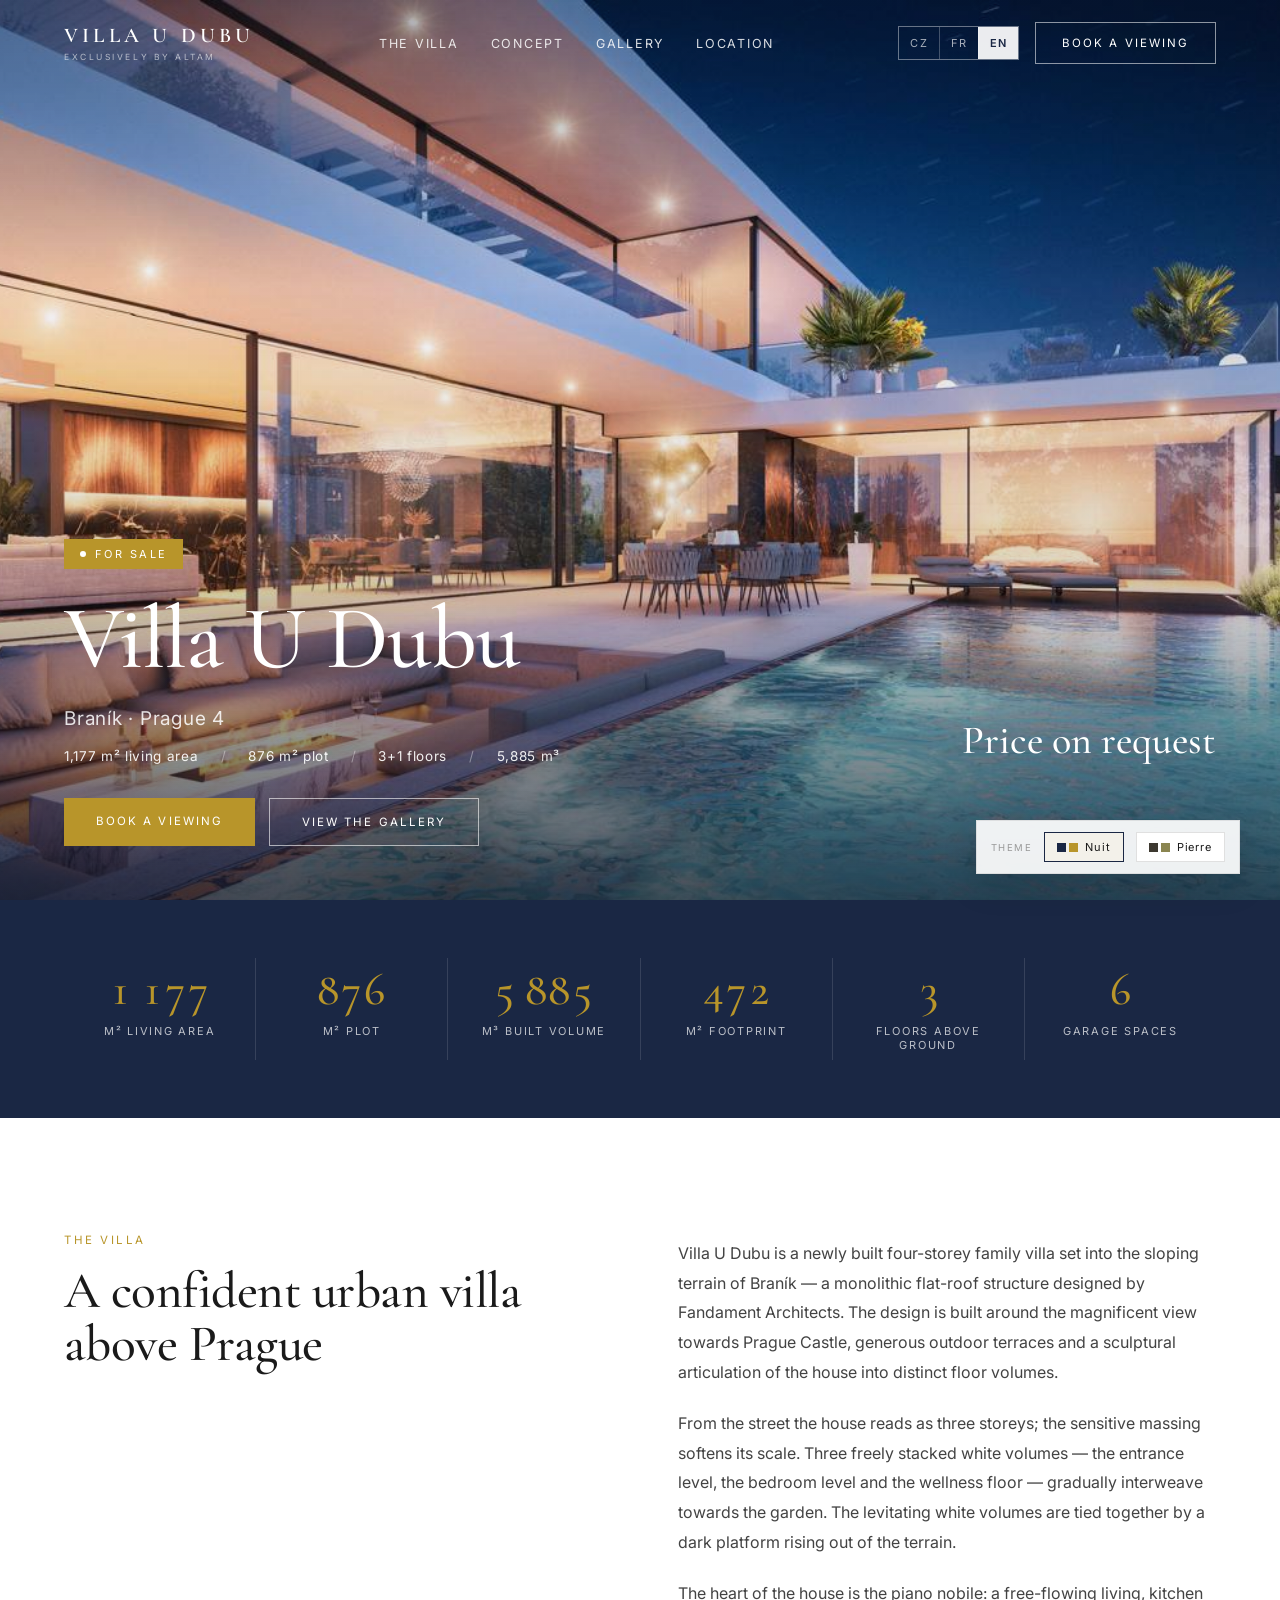
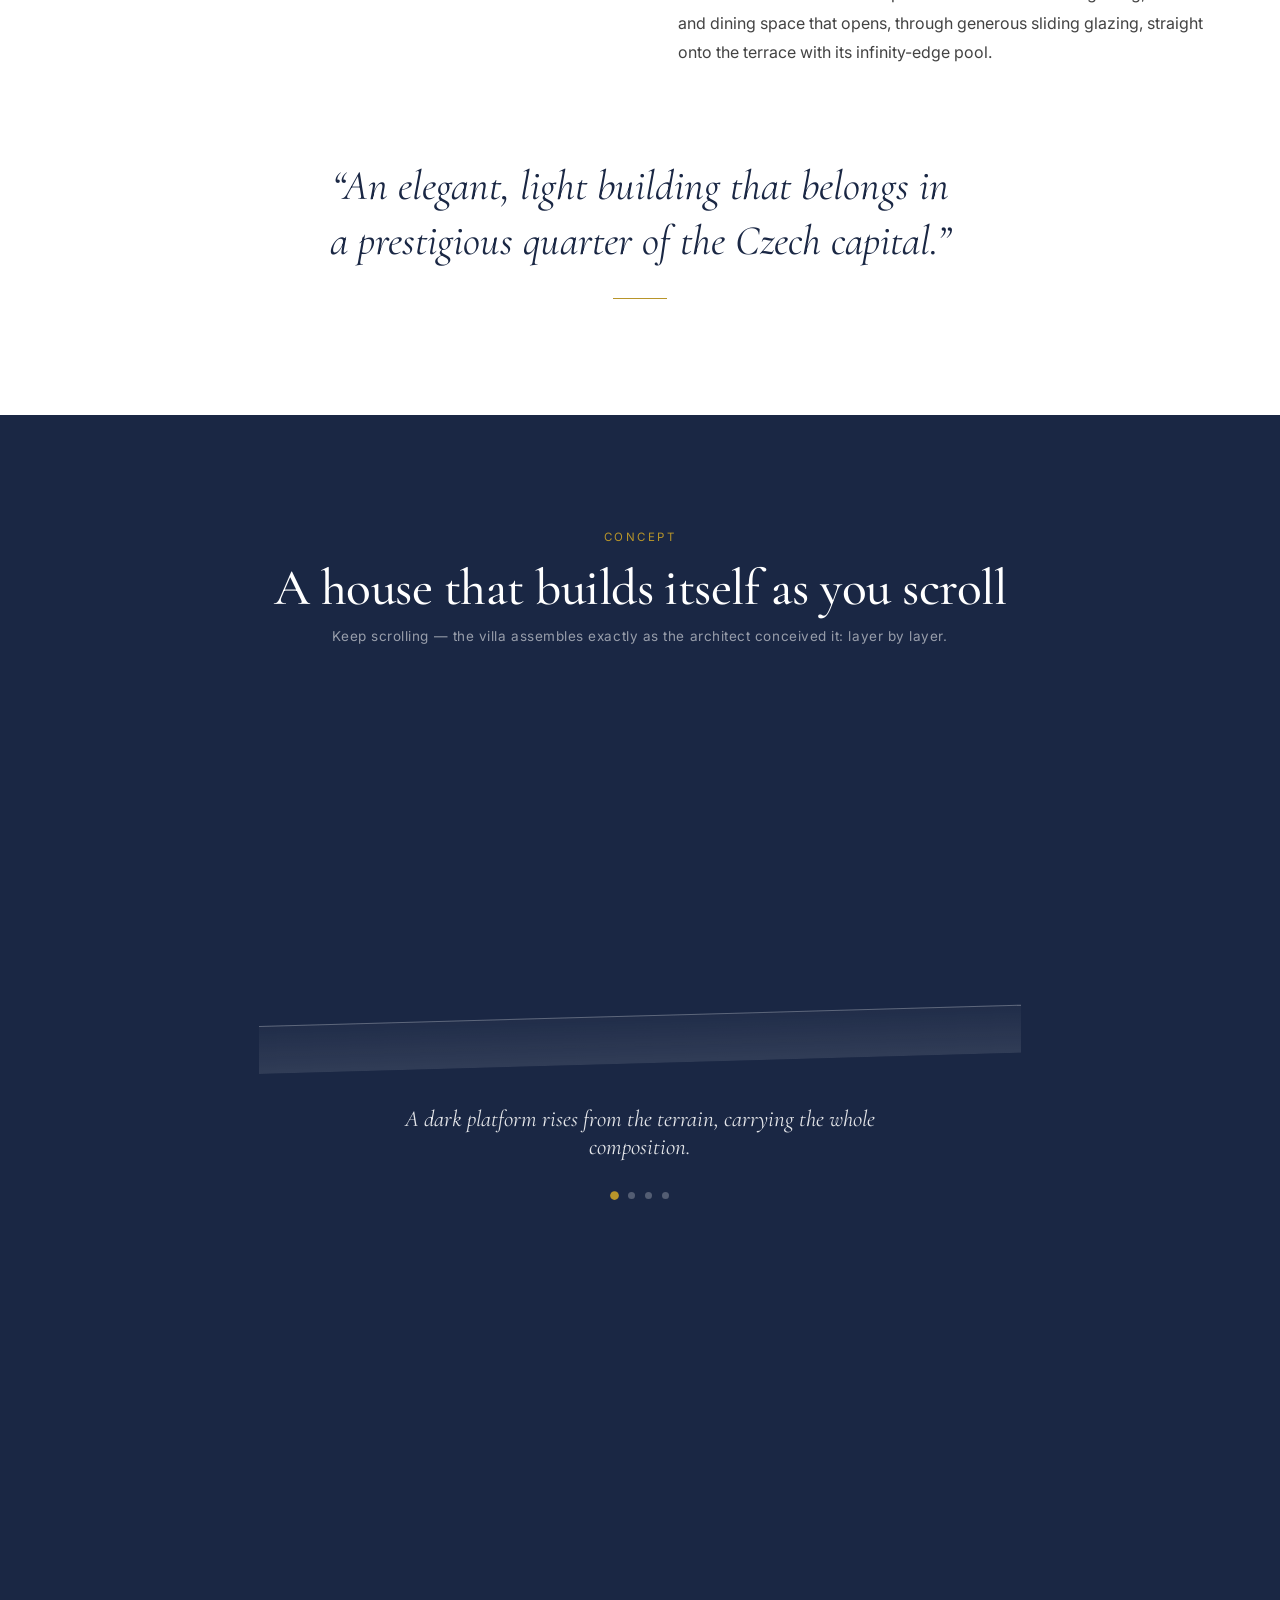
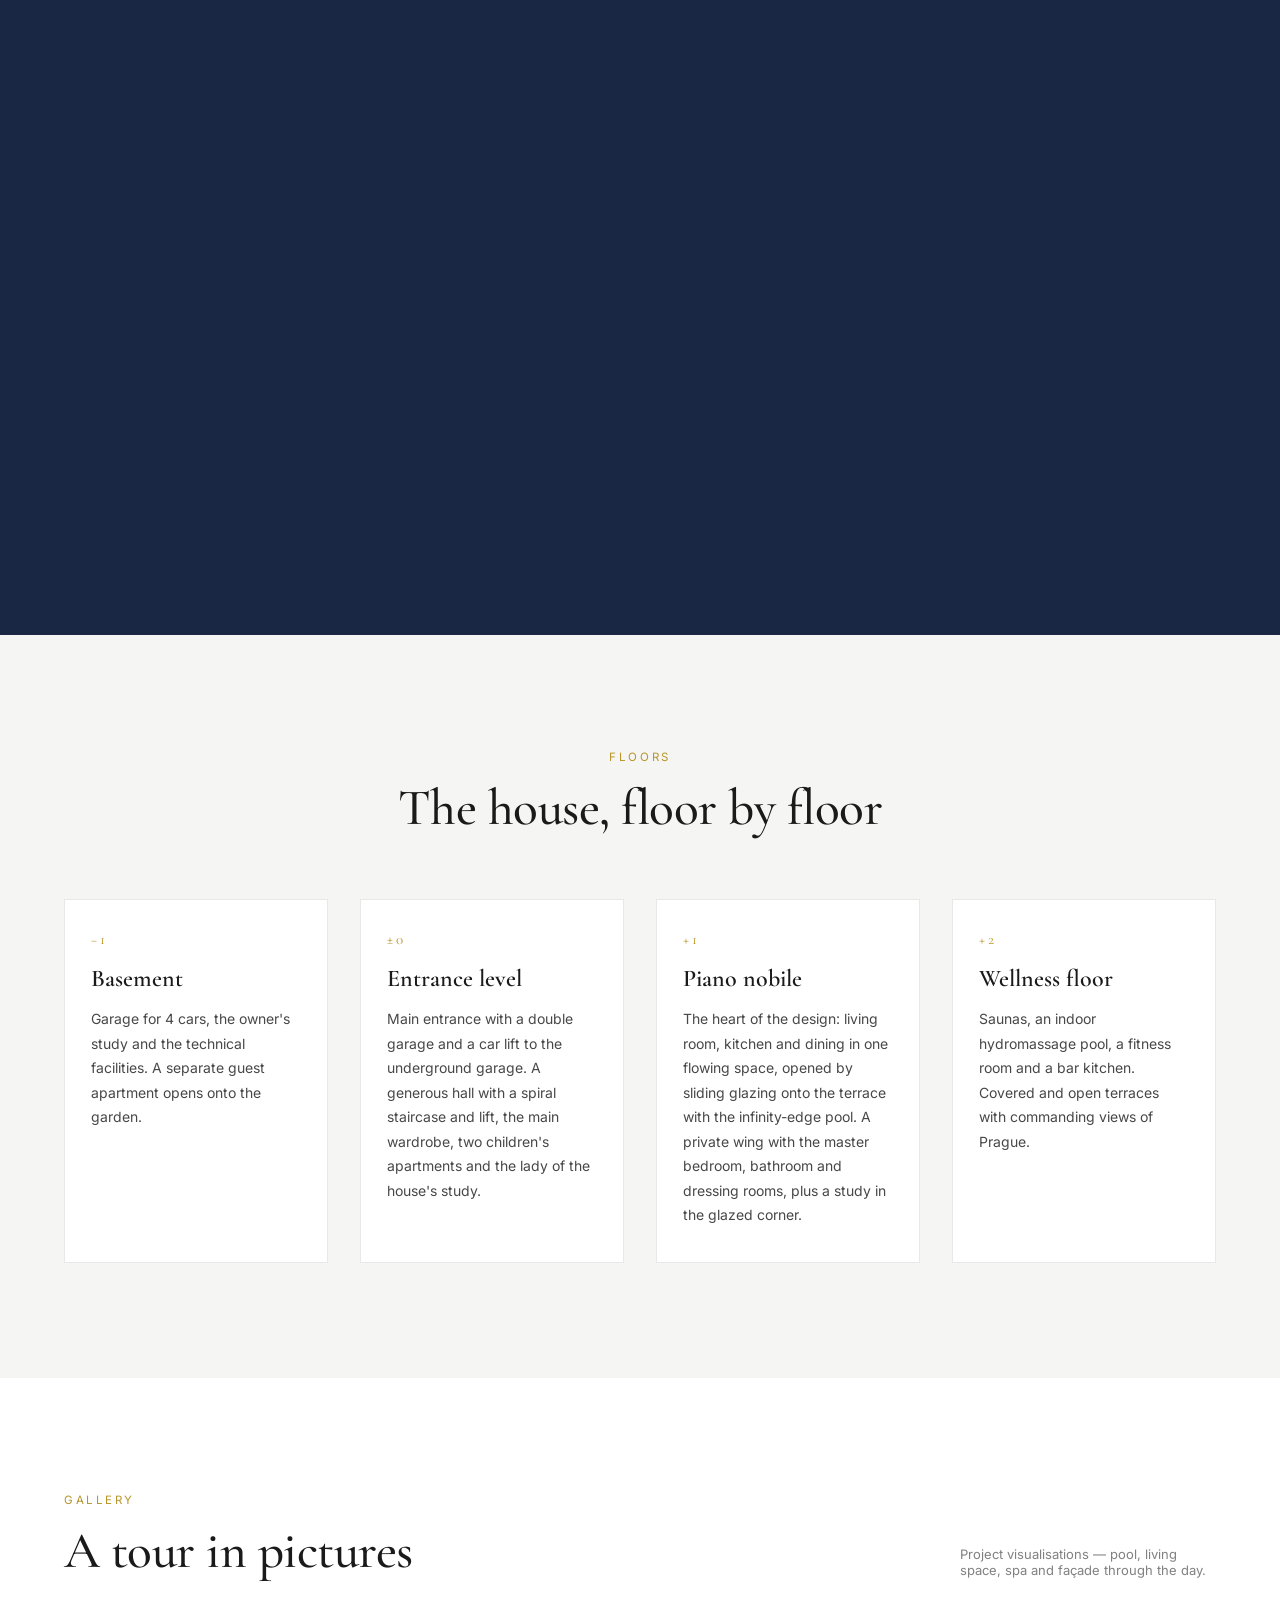
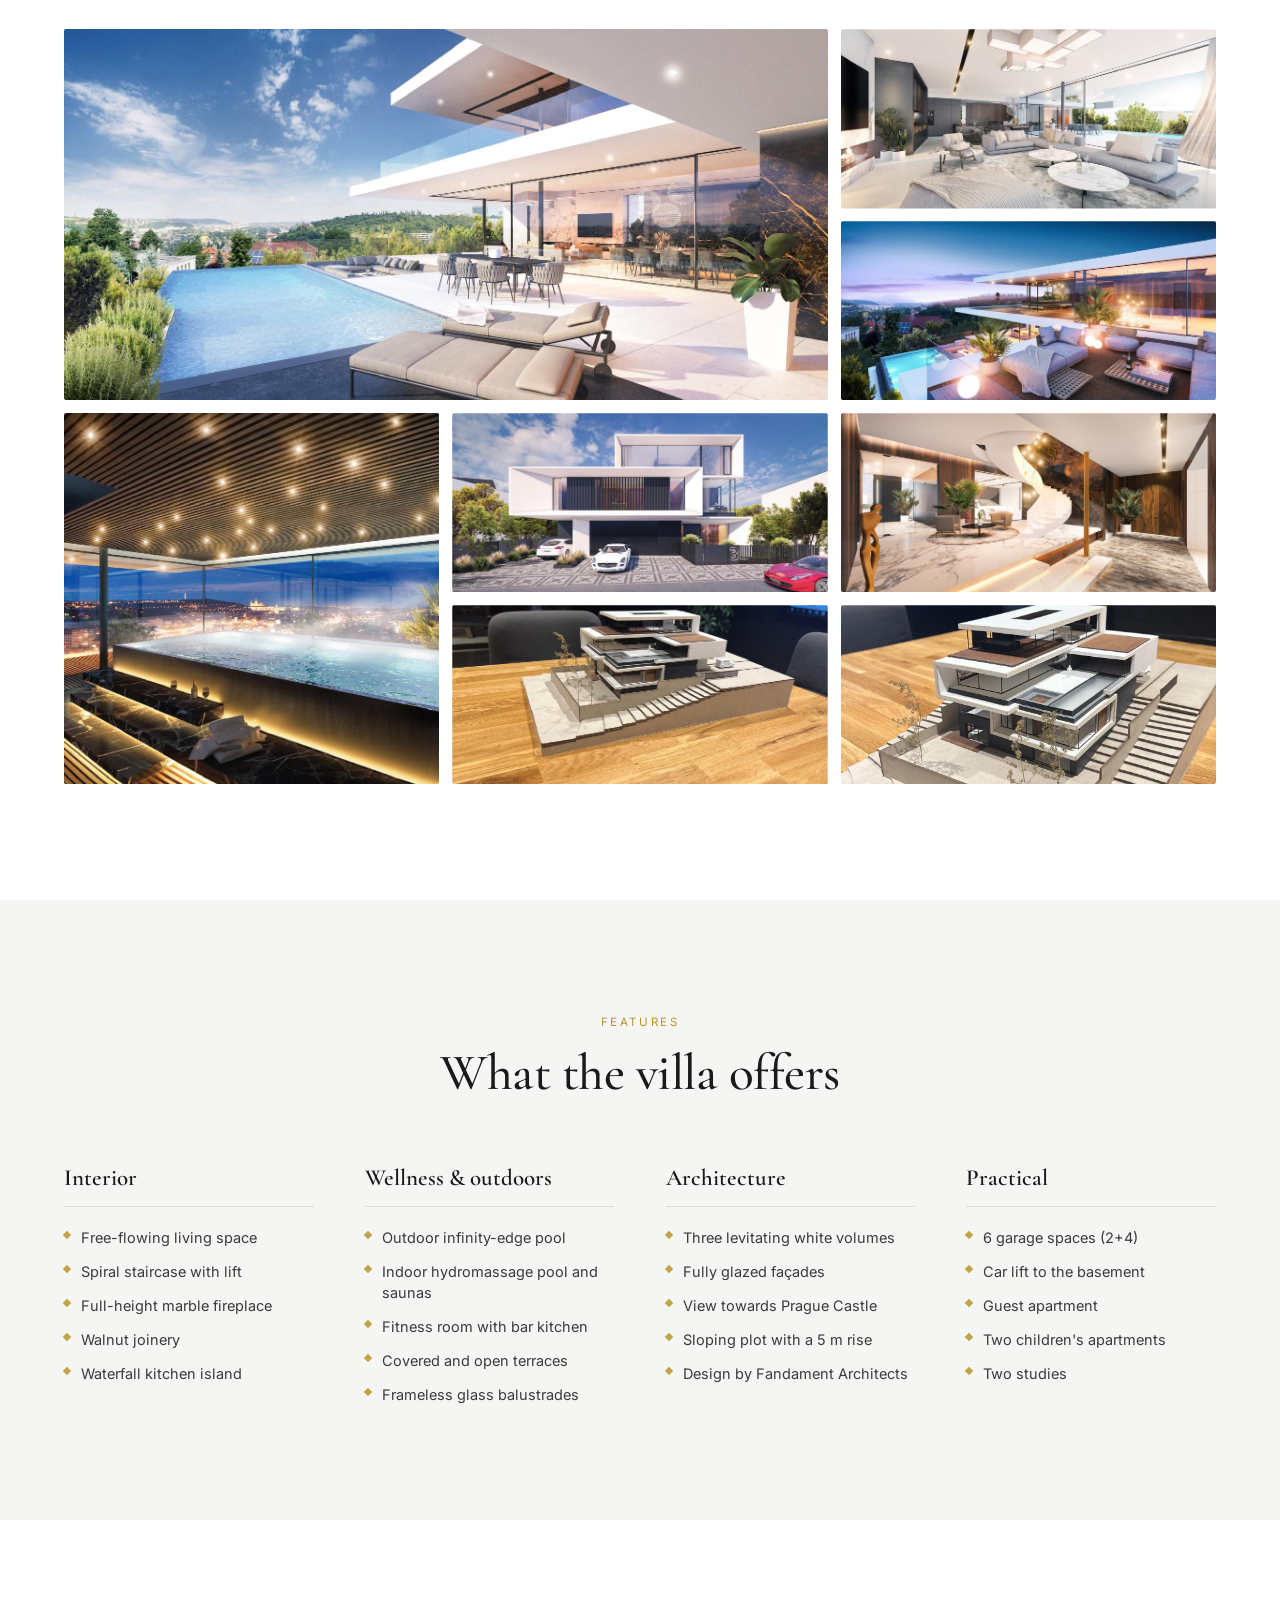
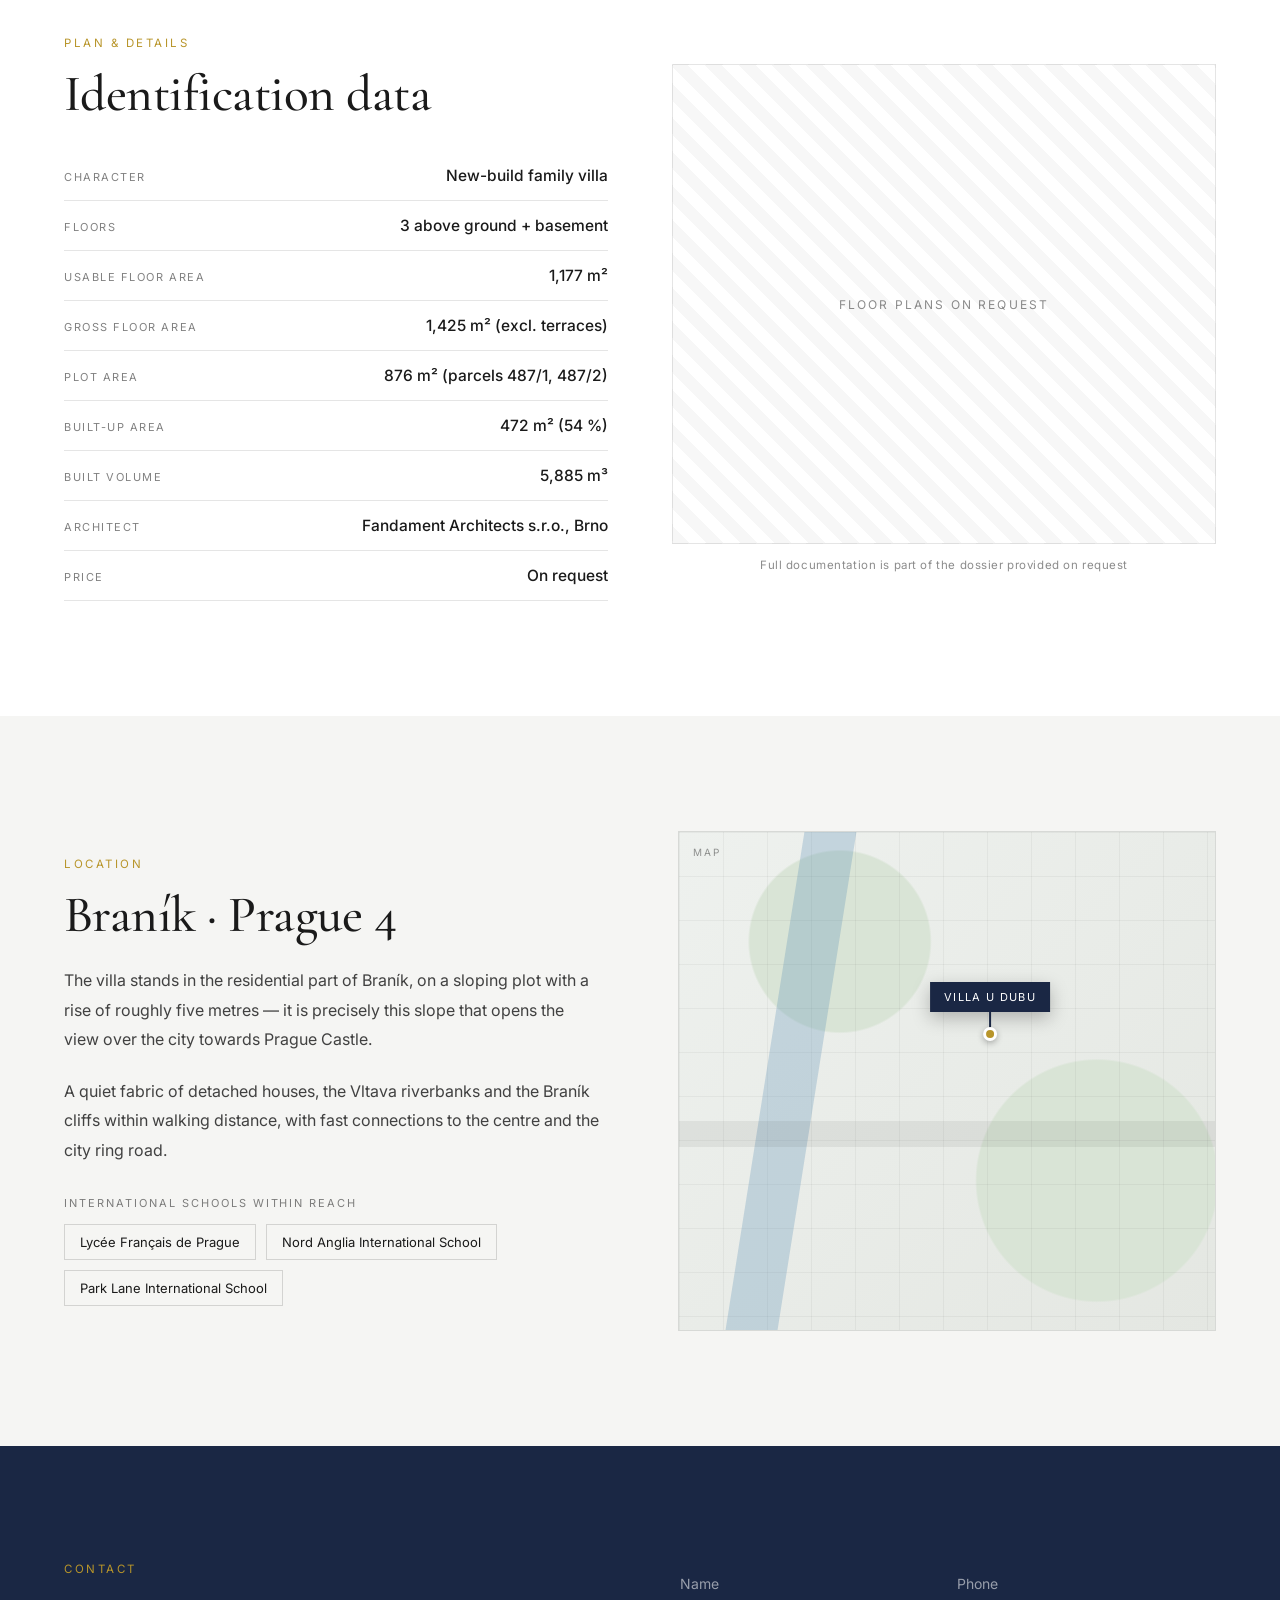
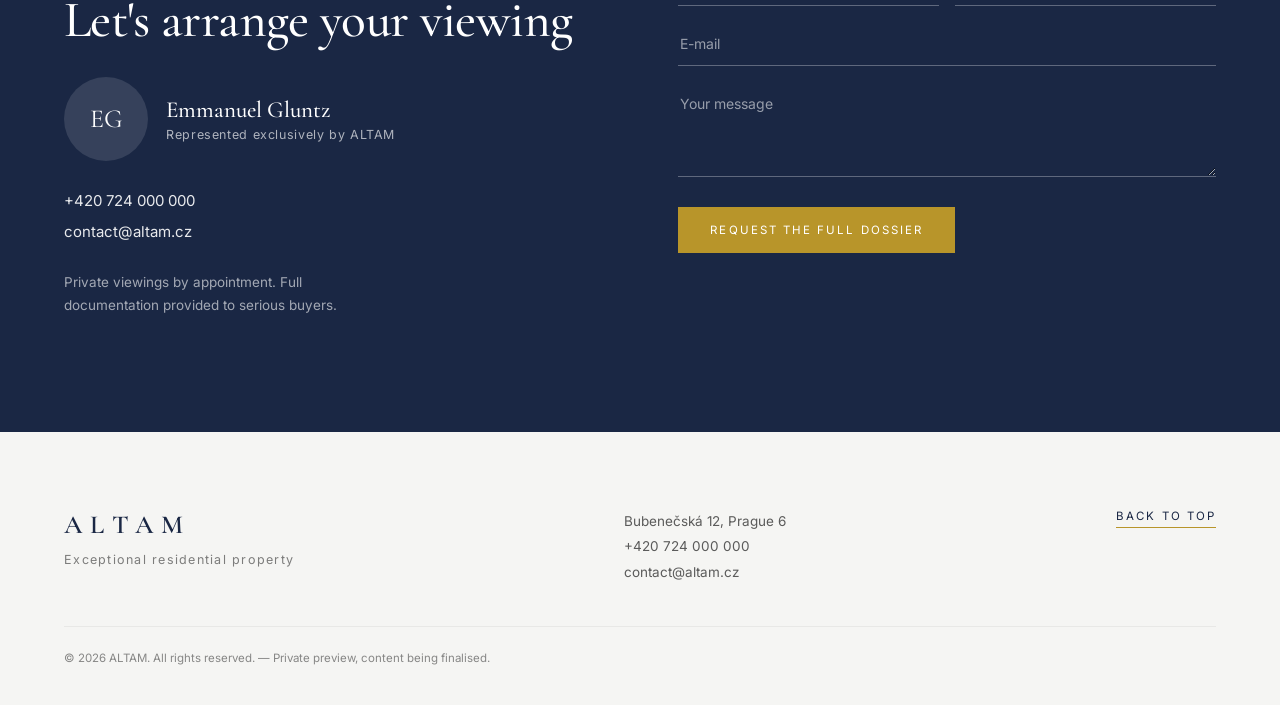
==== index.html @ 7d5fbdc0 "v2: trilingual CZ/FR/EN site, scroll-built concept scene, Braník data from architect sheet" ====
<!DOCTYPE html>
<html lang="fr">
<head>
<meta charset="utf-8">
<meta name="viewport" content="width=device-width, initial-scale=1">
<title data-i18n="meta.title">Villa U Dubu — Prague 4 · Braník | ALTAM</title>
<meta name="description" data-i18n-content="meta.desc" content="Villa U Dubu — villa d'architecte neuve à Braník. Trois volumes blancs face au Château de Prague. Fandament Architects. En exclusivité chez ALTAM.">
<link rel="preconnect" href="https://fonts.googleapis.com">
<link rel="preconnect" href="https://fonts.gstatic.com" crossorigin>
<link href="https://fonts.googleapis.com/css2?family=Cormorant+Garamond:ital,wght@0,400;0,500;0,600;1,400&family=Tenor+Sans&family=Inter:wght@300;400;500;600&display=swap" rel="stylesheet">
<link rel="stylesheet" href="styles.css">
<noscript><style>.reveal,.reveal-img{opacity:1;transform:none;clip-path:none}.concept-scroll{height:auto}.concept-sticky{position:static;height:auto;padding:80px 24px}.bs-vol,.bs-platform,.bs-lbl,.bs-pool{opacity:1!important;transform:none!important}[data-count]{visibility:visible}</style></noscript>
<script src="i18n.js" defer></script>
<script src="app.js" defer></script>
</head>
<body data-theme="nuit" id="top">

  <!-- ============ HEADER ============ -->
  <header class="site-header">
    <div class="brand"><b>VILLA U DUBU</b><small data-i18n="brand.sub">en exclusivité par ALTAM</small></div>
    <nav class="main-nav">
      <a href="#bien" data-i18n="nav.bien">Le bien</a>
      <a href="#concept" data-i18n="nav.concept">Concept</a>
      <a href="#galerie" data-i18n="nav.galerie">Galerie</a>
      <a href="#quartier" data-i18n="nav.quartier">Quartier</a>
    </nav>
    <div class="header-right">
      <div class="lang-switch" role="group" aria-label="Language">
        <button data-lang="cs">CZ</button>
        <button data-lang="fr">FR</button>
        <button data-lang="en">EN</button>
      </div>
      <a href="#contact" class="header-cta" data-i18n="nav.cta">Prendre rendez-vous</a>
    </div>
  </header>

  <!-- ============ HERO ============ -->
  <section class="hero">
    <img class="hero-img" src="images/pool-night.jpg" alt="Villa U Dubu">
    <div class="hero-scrim"></div>
    <div class="hero-content">
      <div class="status-badge"><span class="dot"></span><span data-i18n="hero.badge">À vendre</span></div>
      <h1>Villa U&nbsp;Dubu</h1>
      <div class="hero-meta">
        <div>
          <p class="loc" data-i18n="hero.loc">Braník · Prague 4</p>
          <div class="hero-stats">
            <span data-i18n="hero.st1">1 177 m² habitables</span><span class="sep">/</span>
            <span data-i18n="hero.st2">876 m² terrain</span><span class="sep">/</span>
            <span data-i18n="hero.st3">3+1 niveaux</span><span class="sep">/</span>
            <span data-i18n="hero.st4">5 885 m³</span>
          </div>
        </div>
        <div class="hero-price">
          <p data-i18n="hero.price">Prix sur demande</p>
        </div>
      </div>
      <div class="hero-actions">
        <a href="#contact" class="btn-solid" data-i18n="hero.cta1">Planifier une visite</a>
        <a href="#galerie" class="btn-ghost" data-i18n="hero.cta2">Voir la galerie</a>
      </div>
    </div>
    <div class="scroll-hint" aria-hidden="true"></div>
  </section>

  <!-- ============ KEY FACTS ============ -->
  <section class="facts">
    <div class="facts-grid">
      <div class="fact"><div class="v" data-count="1177">0</div><div class="l" data-i18n="facts.f1">m² habitables</div></div>
      <div class="fact"><div class="v" data-count="876">0</div><div class="l" data-i18n="facts.f2">m² terrain</div></div>
      <div class="fact"><div class="v" data-count="5885">0</div><div class="l" data-i18n="facts.f3">m³ volume bâti</div></div>
      <div class="fact"><div class="v" data-count="472">0</div><div class="l" data-i18n="facts.f4">m² emprise au sol</div></div>
      <div class="fact"><div class="v" data-count="3">0</div><div class="l" data-i18n="facts.f5">niveaux hors sol</div></div>
      <div class="fact"><div class="v" data-count="6">0</div><div class="l" data-i18n="facts.f6">places de garage</div></div>
    </div>
  </section>

  <!-- ============ LE BIEN ============ -->
  <section id="bien" class="section light">
    <div class="inner two-col reveal">
      <div>
        <p class="eyebrow" data-i18n="bien.eyebrow">Le bien</p>
        <h2 class="title" data-i18n="bien.title">Une villa urbaine assurée, au-dessus de Prague</h2>
      </div>
      <div style="padding-top:6px;">
        <p class="lede" data-i18n="bien.p1"></p>
        <p class="lede" data-i18n="bien.p2"></p>
        <p class="lede" style="margin-bottom:0;" data-i18n="bien.p3"></p>
      </div>
    </div>
    <div class="quote reveal">
      <p data-i18n="bien.quote">« Une construction élégante et légère, à sa place dans un quartier prestigieux de la métropole tchèque. »</p>
      <div class="rule"></div>
    </div>
  </section>

  <!-- ============ CONCEPT — LA VILLA SE CONSTRUIT ============ -->
  <section id="concept" class="concept-scroll">
    <div class="concept-sticky">
      <div class="concept-head">
        <p class="eyebrow" data-i18n="concept.eyebrow">Concept</p>
        <h2 class="title" data-i18n="concept.title">Une maison qui se construit sous vos yeux</h2>
        <p class="concept-intro" data-i18n="concept.intro">Continuez à faire défiler — la villa s'assemble telle que l'architecte l'a pensée : strate par strate.</p>
      </div>
      <div class="build-scene" aria-hidden="true">
        <div class="bs-terrain"></div>
        <div class="bs-platform" data-stage="0"></div>
        <div class="bs-vol bs-v1" data-stage="1"><div class="glass"></div></div>
        <div class="bs-vol bs-v2" data-stage="2"><div class="glass"></div></div>
        <div class="bs-pool" data-stage="2"></div>
        <div class="bs-vol bs-v3" data-stage="3"><div class="glass"></div></div>
        <span class="bs-lbl bs-lbl-base" data-stage="0" data-i18n="concept.base">Plateforme</span>
        <span class="bs-lbl bs-lbl-1" data-stage="1" data-i18n="concept.v1">Niveau d'entrée</span>
        <span class="bs-lbl bs-lbl-2" data-stage="2" data-i18n="concept.v2">Piano nobile</span>
        <span class="bs-lbl bs-lbl-3" data-stage="3" data-i18n="concept.v3">Wellness</span>
      </div>
      <p class="concept-caption" id="concept-caption"></p>
      <div class="concept-progress" aria-hidden="true"><i></i><i></i><i></i><i></i></div>
    </div>
  </section>

  <!-- ============ FLOORS ============ -->
  <section id="niveaux" class="section alt">
    <div class="inner-wide">
      <div class="floors-head reveal">
        <p class="eyebrow" data-i18n="floors.eyebrow">Niveaux</p>
        <h2 class="title" data-i18n="floors.title">La maison, niveau par niveau</h2>
      </div>
      <div class="floors-grid">
        <div class="floor-card reveal"><div class="lvl">−1</div><h3 data-i18n="floors.f0.n">Sous-sol</h3><p data-i18n="floors.f0.d"></p></div>
        <div class="floor-card reveal"><div class="lvl">±0</div><h3 data-i18n="floors.f1.n">Niveau d'entrée</h3><p data-i18n="floors.f1.d"></p></div>
        <div class="floor-card reveal"><div class="lvl">+1</div><h3 data-i18n="floors.f2.n">Piano nobile</h3><p data-i18n="floors.f2.d"></p></div>
        <div class="floor-card reveal"><div class="lvl">+2</div><h3 data-i18n="floors.f3.n">Étage wellness</h3><p data-i18n="floors.f3.d"></p></div>
      </div>
    </div>
  </section>

  <!-- ============ GALLERY ============ -->
  <section id="galerie" class="section light">
    <div class="inner-wide">
      <div class="gal-head reveal">
        <div>
          <p class="eyebrow" data-i18n="gal.eyebrow">Galerie</p>
          <h2 class="title" data-i18n="gal.title">Visite en images</h2>
        </div>
        <p class="cap" data-i18n="gal.cap"></p>
      </div>
      <div class="gal-grid">
        <img class="g-4x2 reveal-img" src="images/pool-day.jpg" alt="Piscine et terrasse, vue sur la ville">
        <img class="g-2x1 reveal-img" src="images/living.jpg" alt="Séjour ouvert">
        <img class="g-2x1 reveal-img" src="images/terrace-dusk.jpg" alt="Terrasse au crépuscule">
        <img class="g-2x2 reveal-img" src="images/spa-night.jpg" alt="Spa intérieur, vue skyline">
        <img class="g-2x1 reveal-img" src="images/facade-day.jpg" alt="Façade de jour">
        <img class="g-2x1 reveal-img" src="images/entrance.jpg" alt="Hall et escalier">
        <img class="g-2x1 reveal-img" src="images/model-2.jpg" alt="Maquette — vue d'ensemble">
        <img class="g-2x1 reveal-img" src="images/model-1.jpg" alt="Maquette — porte-à-faux">
      </div>
    </div>
  </section>

  <!-- ============ PRESTATIONS ============ -->
  <section id="prestations" class="section alt">
    <div class="inner reveal">
      <div class="prest-head">
        <p class="eyebrow" data-i18n="prest.eyebrow">Prestations</p>
        <h2 class="title" data-i18n="prest.title">Ce que la villa offre</h2>
      </div>
      <div class="prest-grid">
        <div class="prest">
          <h3 data-i18n="prest.g1.t">Intérieur</h3>
          <ul>
            <li><span class="mk"></span><span data-i18n="prest.g1.i1"></span></li>
            <li><span class="mk"></span><span data-i18n="prest.g1.i2"></span></li>
            <li><span class="mk"></span><span data-i18n="prest.g1.i3"></span></li>
            <li><span class="mk"></span><span data-i18n="prest.g1.i4"></span></li>
            <li><span class="mk"></span><span data-i18n="prest.g1.i5"></span></li>
          </ul>
        </div>
        <div class="prest">
          <h3 data-i18n="prest.g2.t">Wellness &amp; extérieur</h3>
          <ul>
            <li><span class="mk"></span><span data-i18n="prest.g2.i1"></span></li>
            <li><span class="mk"></span><span data-i18n="prest.g2.i2"></span></li>
            <li><span class="mk"></span><span data-i18n="prest.g2.i3"></span></li>
            <li><span class="mk"></span><span data-i18n="prest.g2.i4"></span></li>
            <li><span class="mk"></span><span data-i18n="prest.g2.i5"></span></li>
          </ul>
        </div>
        <div class="prest">
          <h3 data-i18n="prest.g3.t">Architecture</h3>
          <ul>
            <li><span class="mk"></span><span data-i18n="prest.g3.i1"></span></li>
            <li><span class="mk"></span><span data-i18n="prest.g3.i2"></span></li>
            <li><span class="mk"></span><span data-i18n="prest.g3.i3"></span></li>
            <li><span class="mk"></span><span data-i18n="prest.g3.i4"></span></li>
            <li><span class="mk"></span><span data-i18n="prest.g3.i5"></span></li>
          </ul>
        </div>
        <div class="prest">
          <h3 data-i18n="prest.g4.t">Pratique</h3>
          <ul>
            <li><span class="mk"></span><span data-i18n="prest.g4.i1"></span></li>
            <li><span class="mk"></span><span data-i18n="prest.g4.i2"></span></li>
            <li><span class="mk"></span><span data-i18n="prest.g4.i3"></span></li>
            <li><span class="mk"></span><span data-i18n="prest.g4.i4"></span></li>
            <li><span class="mk"></span><span data-i18n="prest.g4.i5"></span></li>
          </ul>
        </div>
      </div>
    </div>
  </section>

  <!-- ============ SPECS ============ -->
  <section id="details" class="section light">
    <div class="inner specs-wrap reveal">
      <div>
        <p class="eyebrow" data-i18n="specs.eyebrow">Plan &amp; détails</p>
        <h2 class="title" style="margin-bottom:30px;" data-i18n="specs.title">Données d'identification</h2>
        <div>
          <div class="spec-row"><span class="k" data-i18n="specs.r1.k"></span><span class="v" data-i18n="specs.r1.v"></span></div>
          <div class="spec-row"><span class="k" data-i18n="specs.r2.k"></span><span class="v" data-i18n="specs.r2.v"></span></div>
          <div class="spec-row"><span class="k" data-i18n="specs.r3.k"></span><span class="v" data-i18n="specs.r3.v"></span></div>
          <div class="spec-row"><span class="k" data-i18n="specs.r4.k"></span><span class="v" data-i18n="specs.r4.v"></span></div>
          <div class="spec-row"><span class="k" data-i18n="specs.r5.k"></span><span class="v" data-i18n="specs.r5.v"></span></div>
          <div class="spec-row"><span class="k" data-i18n="specs.r6.k"></span><span class="v" data-i18n="specs.r6.v"></span></div>
          <div class="spec-row"><span class="k" data-i18n="specs.r7.k"></span><span class="v" data-i18n="specs.r7.v"></span></div>
          <div class="spec-row"><span class="k" data-i18n="specs.r8.k"></span><span class="v" data-i18n="specs.r8.v"></span></div>
          <div class="spec-row"><span class="k" data-i18n="specs.r9.k"></span><span class="v" data-i18n="specs.r9.v"></span></div>
        </div>
      </div>
      <div>
        <div class="plan-ph"><span data-i18n="specs.plan">Plans des niveaux sur demande</span></div>
        <p class="plan-cap" data-i18n="specs.plan.cap"></p>
      </div>
    </div>
  </section>

  <!-- ============ QUARTIER ============ -->
  <section id="quartier" class="section alt">
    <div class="inner two-col reveal" style="align-items:center;">
      <div>
        <p class="eyebrow" data-i18n="quartier.eyebrow">Quartier</p>
        <h2 class="title" style="margin-bottom:24px;max-width:14ch;" data-i18n="quartier.title">Braník · Prague 4</h2>
        <p class="lede" data-i18n="quartier.p1"></p>
        <p class="lede" style="margin-bottom:0;" data-i18n="quartier.p2"></p>
        <div class="schools">
          <p class="h" data-i18n="quartier.schools">Écoles internationales accessibles</p>
          <div class="chips">
            <span>Lycée Français de Prague</span>
            <span>Nord Anglia International School</span>
            <span>Park Lane International School</span>
          </div>
        </div>
      </div>
      <div class="map-mock">
        <div class="grid"></div>
        <div class="river"></div>
        <div class="road-h"></div>
        <div class="map-pin">
          <div class="lbl" data-i18n="quartier.pin">Villa U Dubu</div>
          <div class="stem"></div>
          <div class="dot"></div>
        </div>
        <div class="tag" data-i18n="quartier.map">Carte</div>
      </div>
    </div>
  </section>

  <!-- ============ CONTACT ============ -->
  <section id="contact" class="section dark">
    <div class="inner contact-grid reveal">
      <div>
        <p class="eyebrow" data-i18n="contact.eyebrow">Contact</p>
        <h2 class="title" style="margin-bottom:30px;" data-i18n="contact.title">Organisons votre visite</h2>
        <div class="agent">
          <div class="avatar">EG</div>
          <div>
            <p class="n">Emmanuel Gluntz</p>
            <p class="r" data-i18n="contact.agent.r">Représentée en exclusivité par ALTAM</p>
          </div>
        </div>
        <div class="contact-lines">
          <a href="tel:+420724000000">+420 724 000 000</a>
          <a href="mailto:contact@altam.cz">contact@altam.cz</a>
        </div>
        <p class="contact-note" data-i18n="contact.note"></p>
      </div>
      <form class="contact-form" onsubmit="event.preventDefault();">
        <div class="row2">
          <input type="text" data-i18n-ph="form.name" placeholder="Nom" autocomplete="name">
          <input type="tel" data-i18n-ph="form.phone" placeholder="Téléphone" autocomplete="tel">
        </div>
        <input type="email" data-i18n-ph="form.email" placeholder="E-mail" autocomplete="email">
        <textarea data-i18n-ph="form.msg" placeholder="Votre message" rows="4"></textarea>
        <button type="submit" class="btn-solid" style="margin-top:14px;align-self:flex-start;" data-i18n="form.btn">Demander le dossier complet</button>
      </form>
    </div>
  </section>

  <!-- ============ FOOTER ============ -->
  <footer class="site-footer">
    <div class="footer-top">
      <div>
        <div class="mark">ALTAM</div>
        <p class="tag" data-i18n="footer.tag">Conseil immobilier d'exception</p>
      </div>
      <div class="addr">
        <p>Bubenečská 12, Prague 6</p>
        <p>+420 724 000 000</p>
        <p>contact@altam.cz</p>
      </div>
      <a href="#top" class="back" data-i18n="footer.back">Retour en haut</a>
    </div>
    <div class="footer-bottom" data-i18n="footer.copy">© 2026 ALTAM. Tous droits réservés.</div>
  </footer>

  <!-- ============ THEME SWITCHER ============ -->
  <div class="theme-switch">
    <span class="lbl" data-i18n="theme.lbl">Thème</span>
    <button data-set="nuit"><span class="sw"><i style="background:#1a2744;"></i><i style="background:#b8952a;"></i></span>Nuit</button>
    <button data-set="pierre"><span class="sw"><i style="background:#3d3930;"></i><i style="background:#8a8550;"></i></span>Pierre</button>
  </div>

  <!-- ============ LIGHTBOX ============ -->
  <div class="lightbox" id="lightbox" role="dialog" aria-modal="true">
    <button class="lb-prev" aria-label="Previous">‹</button>
    <img src="" alt="">
    <button class="lb-next" aria-label="Next">›</button>
    <button class="lb-close" aria-label="Close">✕</button>
  </div>

</body>
</html>
---- styles.css ----
/* Villa U Dubu — production site v2 */

* { box-sizing: border-box; margin: 0; padding: 0; }
html { scroll-behavior: smooth; }

:root {
  --color-primary: #1a2744;
  --color-accent: #b8952a;
  --color-bg: #ffffff;
  --color-bg-alt: #f5f5f3;
  --color-text: #1a1a1a;
  --font-heading: 'Cormorant Garamond', Georgia, serif;
  --font-body: 'Inter', system-ui, sans-serif;
}
[data-theme="nuit"] {
  --color-primary: #1a2744; --color-accent: #b8952a;
  --color-bg: #ffffff; --color-bg-alt: #f5f5f3; --color-text: #1a1a1a;
  --font-heading: 'Cormorant Garamond', Georgia, serif;
}
[data-theme="pierre"] {
  --color-primary: #3d3930; --color-accent: #8a8550;
  --color-bg: #fbfaf6; --color-bg-alt: #ece7db; --color-text: #2a2620;
  --font-heading: 'Tenor Sans', Georgia, serif;
}

body {
  background: var(--color-bg); color: var(--color-text);
  font-family: var(--font-body); -webkit-font-smoothing: antialiased;
  overflow-x: hidden; transition: background .4s ease, color .4s ease;
}
::selection { background: var(--color-accent); color: #fff; }
img { display: block; }

@keyframes altamFade { from { opacity: 0; transform: translateY(18px); } to { opacity: 1; transform: translateY(0); } }

/* ---------- header ---------- */
.site-header {
  position: fixed; top: 0; left: 0; right: 0; z-index: 50;
  display: flex; align-items: center; justify-content: space-between; gap: 18px;
  padding: 22px clamp(20px,5vw,64px);
  transition: background .45s ease, padding .45s ease, box-shadow .45s ease;
}
.brand { display: flex; flex-direction: column; line-height: 1; }
.brand b { font-family: var(--font-heading); font-size: 21px; font-weight: 600; letter-spacing: .2em; color: #fff; white-space: nowrap; }
.brand small { font-size: 8.5px; letter-spacing: .3em; text-transform: uppercase; color: rgba(255,255,255,.62); margin-top: 7px; }
.main-nav { display: none; gap: 32px; font-size: 12.5px; letter-spacing: .14em; text-transform: uppercase; }
.main-nav a { color: #fff; text-decoration: none; opacity: .85; transition: opacity .25s; }
.main-nav a:hover { opacity: 1; }
.header-right { display: flex; align-items: center; gap: 16px; }
.header-cta {
  display: none; align-items: center; padding: 13px 26px;
  border: 1px solid rgba(255,255,255,.55); color: #fff;
  font-size: 11.5px; letter-spacing: .18em; text-transform: uppercase; text-decoration: none;
  transition: background .3s, color .3s; white-space: nowrap;
}
.header-cta:hover { background: #fff; color: var(--color-primary); }
@media (min-width: 1100px) { .main-nav { display: flex; } }
@media (min-width: 640px) { .header-cta { display: inline-flex; } }

/* language switcher */
.lang-switch { display: flex; border: 1px solid rgba(255,255,255,.4); }
.lang-switch button {
  appearance: none; background: transparent; border: none; cursor: pointer;
  color: rgba(255,255,255,.65); font-family: inherit; font-size: 11px; letter-spacing: .1em;
  padding: 9px 11px; transition: background .25s, color .25s;
}
.lang-switch button + button { border-left: 1px solid rgba(255,255,255,.25); }
.lang-switch button.active { background: rgba(255,255,255,.92); color: var(--color-primary); font-weight: 600; }

/* ---------- hero ---------- */
.hero { position: relative; height: 100vh; min-height: 680px; width: 100%; overflow: hidden; }
.hero-img { position: absolute; top: 0; left: 0; width: 100%; height: 114%; object-fit: cover; will-change: transform; }
.hero-scrim { position: absolute; inset: 0; pointer-events: none;
  background: linear-gradient(to bottom, rgba(10,16,30,.34) 0%, rgba(10,16,30,.05) 32%, rgba(10,16,30,.12) 62%, rgba(10,16,30,.74) 100%); }
.hero-content { position: absolute; left: 0; right: 0; bottom: 0; padding: 0 clamp(20px,5vw,64px) clamp(40px,6vh,72px); }
.status-badge {
  display: inline-flex; align-items: center; gap: 9px; padding: 8px 16px;
  background: var(--color-accent); color: #fff; font-size: 11px; letter-spacing: .22em;
  text-transform: uppercase; margin-bottom: 26px; animation: altamFade .8s ease both;
}
.status-badge .dot { width: 6px; height: 6px; border-radius: 50%; background: #fff; }
.hero h1 {
  font-family: var(--font-heading); font-weight: 500; color: #fff;
  font-size: clamp(46px,7vw,104px); line-height: .98; letter-spacing: -.01em; max-width: 14ch;
  animation: altamFade .9s ease both;
}
.hero-meta { display: flex; flex-wrap: wrap; align-items: flex-end; justify-content: space-between; gap: 24px; margin-top: 24px; animation: altamFade 1s ease both; }
.hero-meta .loc { color: rgba(255,255,255,.85); font-size: clamp(15px,1.6vw,19px); letter-spacing: .04em; }
.hero-stats { display: flex; flex-wrap: wrap; gap: 22px; margin-top: 18px; color: rgba(255,255,255,.92); font-size: 13.5px; letter-spacing: .05em; }
.hero-stats .sep { opacity: .4; }
.hero-price { text-align: right; }
.hero-price p { font-family: var(--font-heading); color: #fff; font-size: clamp(28px,3.2vw,40px); font-weight: 500; }
.hero-actions { display: flex; flex-wrap: wrap; gap: 14px; margin-top: 34px; animation: altamFade 1.1s ease both; }
.btn-solid {
  padding: 16px 32px; background: var(--color-accent); color: #fff; font-size: 11.5px;
  letter-spacing: .18em; text-transform: uppercase; text-decoration: none;
  transition: transform .25s, filter .25s; border: none; cursor: pointer; font-family: inherit;
}
.btn-solid:hover { filter: brightness(1.08); transform: translateY(-2px); }
.btn-ghost {
  padding: 16px 32px; border: 1px solid rgba(255,255,255,.6); color: #fff; font-size: 11.5px;
  letter-spacing: .18em; text-transform: uppercase; text-decoration: none; transition: background .3s, color .3s;
}
.btn-ghost:hover { background: #fff; color: var(--color-primary); }
.scroll-hint { position: absolute; left: 50%; bottom: 18px; transform: translateX(-50%); width: 1px; height: 44px; overflow: hidden; opacity: .7; }
.scroll-hint::after { content: ""; position: absolute; left: 0; top: -50%; width: 1px; height: 50%; background: #fff; animation: hint 2s ease-in-out infinite; }
@keyframes hint { 0% { top: -50%; } 100% { top: 110%; } }

/* ---------- generic ---------- */
.section { padding: clamp(70px,9vw,130px) clamp(20px,5vw,64px); }
.section.light { background: var(--color-bg); }
.section.alt { background: var(--color-bg-alt); }
.section.dark { background: var(--color-primary); color: #fff; }
.inner { max-width: 1180px; margin: 0 auto; }
.inner-wide { max-width: 1320px; margin: 0 auto; }
.eyebrow { font-size: 11.5px; letter-spacing: .22em; text-transform: uppercase; color: var(--color-accent); margin-bottom: 18px; }
h2.title { font-family: var(--font-heading); font-weight: 500; font-size: clamp(32px,4vw,54px); line-height: 1.04; letter-spacing: -.01em; }
.lede { font-size: 16px; line-height: 1.85; opacity: .82; margin-bottom: 22px; text-wrap: pretty; }
.dark .lede { color: rgba(255,255,255,.72); opacity: 1; }

/* key facts */
.facts { background: var(--color-primary); color: #fff; padding: clamp(38px,5vw,58px) clamp(20px,5vw,64px); }
.facts-grid {
  max-width: 1280px; margin: 0 auto; display: grid;
  grid-template-columns: repeat(auto-fit, minmax(150px,1fr)); gap: 1px; background: rgba(255,255,255,.12);
}
.fact { background: var(--color-primary); padding: 8px clamp(14px,2vw,28px); text-align: center; }
.fact .v { font-family: var(--font-heading); font-size: clamp(34px,3.6vw,46px); font-weight: 500; line-height: 1; color: var(--color-accent); font-variant-numeric: tabular-nums; }
.fact .l { font-size: 11px; letter-spacing: .16em; text-transform: uppercase; color: rgba(255,255,255,.7); margin-top: 12px; }

/* le bien */
.two-col { display: grid; grid-template-columns: repeat(auto-fit, minmax(280px,1fr)); gap: clamp(40px,6vw,90px); align-items: start; }
.quote { max-width: 1000px; margin: clamp(50px,7vw,96px) auto 0; text-align: center; }
.quote p { font-family: var(--font-heading); font-style: italic; font-weight: 400; font-size: clamp(26px,3.4vw,42px); line-height: 1.32; color: var(--color-primary); text-wrap: balance; }
.quote .rule { width: 54px; height: 1px; background: var(--color-accent); margin: 30px auto 0; }

/* ---------- concept build scene ---------- */
.concept-scroll { position: relative; height: 380vh; background: var(--color-primary); }
.concept-sticky { position: sticky; top: 0; height: 100vh; overflow: hidden; display: flex; flex-direction: column; align-items: center; justify-content: center; padding: 0 clamp(20px,5vw,64px); color: #fff; }
.concept-head { text-align: center; margin-bottom: clamp(18px,3vh,34px); }
.concept-head .title { color: #fff; }
.concept-intro { margin-top: 12px; font-size: 13.5px; letter-spacing: .04em; color: rgba(255,255,255,.55); }

.build-scene { position: relative; width: min(680px, 88vw); aspect-ratio: 16/9.5; }
/* terrain */
.bs-terrain { position: absolute; left: -6%; right: -6%; bottom: 0; height: 12%;
  background: linear-gradient(to top, rgba(255,255,255,.10), rgba(255,255,255,.03)); border-top: 1px solid rgba(255,255,255,.22);
  transform: skewY(-1.6deg); transform-origin: left bottom; }
/* platform (dark, grows from terrain) */
.bs-platform { position: absolute; left: 6%; bottom: 10%; width: 74%; height: 15%;
  background: #10131a; border: 1px solid rgba(255,255,255,.14); }
/* volumes */
.bs-vol { position: absolute; background: #f4f2ec; border: 1px solid rgba(0,0,0,.18);
  box-shadow: 0 18px 44px rgba(0,0,0,.42); }
.bs-v1 { left: 10%; bottom: 24.5%; width: 62%; height: 17%; }
.bs-v2 { left: 17%; bottom: 41%;  width: 72%; height: 17%; }
.bs-v3 { left: 6%;  bottom: 57.5%; width: 56%; height: 15%; }
/* glazing bands inside volumes */
.bs-vol .glass { position: absolute; left: 6%; right: 6%; top: 24%; bottom: 24%;
  background: linear-gradient(90deg, rgba(26,39,68,.32) 0 30%, rgba(26,39,68,.18) 30% 32%, rgba(26,39,68,.32) 32% 62%, rgba(26,39,68,.18) 62% 64%, rgba(26,39,68,.32) 64% 100%);
  transition: box-shadow .6s ease, background .6s ease; }
.build-scene.lit .bs-vol .glass {
  background: linear-gradient(90deg, rgba(240,205,110,.85) 0 30%, rgba(190,150,60,.5) 30% 32%, rgba(240,205,110,.85) 32% 62%, rgba(190,150,60,.5) 62% 64%, rgba(240,205,110,.85) 64% 100%);
  box-shadow: 0 0 34px rgba(240,205,110,.35);
}
/* pool on the v2 terrace (sits on top of v1's roof, right of v2) */
.bs-pool { position: absolute; left: 62%; bottom: 41.6%; width: 24%; height: 3.2%;
  background: linear-gradient(90deg, #2e6f8f, #57a7c4); box-shadow: 0 0 18px rgba(87,167,196,.45); }
/* labels */
.bs-lbl { position: absolute; font-size: 10.5px; letter-spacing: .18em; text-transform: uppercase;
  color: rgba(255,255,255,.75); white-space: nowrap; display: flex; align-items: center; gap: 10px; }
.bs-lbl::before { content: ""; width: 34px; height: 1px; background: var(--color-accent); }
.bs-lbl-base { left: 82.5%; bottom: 14%; }
.bs-lbl-1 { left: 74.5%; bottom: 31%; }
.bs-lbl-2 { left: 91%; bottom: 47.5%; }
.bs-lbl-3 { left: 64.5%; bottom: 63.5%; }
@media (max-width: 720px) { .bs-lbl { display: none; } }
/* caption */
.concept-caption { margin-top: clamp(20px,3.4vh,38px); min-height: 3em; max-width: 52ch; text-align: center;
  font-family: var(--font-heading); font-size: clamp(17px,2.2vw,23px); font-style: italic; color: rgba(255,255,255,.88);
  transition: opacity .4s ease; }
/* progress dots */
.concept-progress { display: flex; gap: 10px; margin-top: 18px; }
.concept-progress i { width: 7px; height: 7px; border-radius: 50%; background: rgba(255,255,255,.25); transition: background .3s, transform .3s; }
.concept-progress i.on { background: var(--color-accent); transform: scale(1.25); }

/* ---------- floors ---------- */
.floors-head { text-align: center; margin-bottom: clamp(40px,5vw,68px); }
.floors-grid { display: grid; grid-template-columns: repeat(auto-fit, minmax(250px,1fr)); gap: clamp(20px,2.6vw,32px); }
.floor-card { background: var(--color-bg); border: 1px solid rgba(0,0,0,.09); padding: 30px 26px 34px; position: relative; transition: transform .3s ease, box-shadow .3s ease; }
.floor-card:hover { transform: translateY(-5px); box-shadow: 0 22px 48px rgba(20,24,40,.13); }
.floor-card .lvl { font-family: var(--font-heading); font-size: 15px; letter-spacing: .22em; color: var(--color-accent); margin-bottom: 16px; }
.floor-card h3 { font-family: var(--font-heading); font-size: 24px; font-weight: 600; margin-bottom: 14px; }
.floor-card p { font-size: 14px; line-height: 1.75; opacity: .8; }
.floor-card::after { content: ""; position: absolute; left: 26px; right: 26px; bottom: 0; height: 2px; background: var(--color-accent); transform: scaleX(0); transform-origin: left; transition: transform .45s cubic-bezier(.22,.61,.18,1); }
.floor-card:hover::after { transform: scaleX(1); }

/* gallery */
.gal-head { display: flex; flex-wrap: wrap; align-items: flex-end; justify-content: space-between; gap: 18px; margin-bottom: clamp(32px,4vw,52px); }
.gal-head .cap { font-size: 13px; opacity: .55; max-width: 32ch; }
.gal-grid { display: grid; grid-template-columns: repeat(6,1fr); grid-auto-rows: clamp(118px,14vw,196px); gap: clamp(8px,1vw,16px); }
.gal-grid img { width: 100%; height: 100%; object-fit: cover; border-radius: 2px; cursor: zoom-in;
  transition: transform 1.05s cubic-bezier(.22,.61,.18,1), box-shadow .55s; }
.gal-grid img:hover { transform: scale(1.03); box-shadow: 0 26px 60px rgba(20,24,40,.22); }
.g-4x2 { grid-column: span 4; grid-row: span 2; }
.g-2x1 { grid-column: span 2; grid-row: span 1; }
.g-2x2 { grid-column: span 2; grid-row: span 2; }
@media (max-width: 760px) {
  .gal-grid { grid-template-columns: repeat(2,1fr); }
  .g-4x2, .g-2x1, .g-2x2 { grid-column: span 1; grid-row: span 1; }
}
/* lightbox */
.lightbox { position: fixed; inset: 0; z-index: 90; background: rgba(8,11,20,.93); display: none; align-items: center; justify-content: center; padding: 4vmin; }
.lightbox.open { display: flex; }
.lightbox img { max-width: 92vw; max-height: 88vh; object-fit: contain; box-shadow: 0 30px 90px rgba(0,0,0,.6); }
.lightbox .lb-close, .lightbox .lb-prev, .lightbox .lb-next {
  position: absolute; appearance: none; background: transparent; border: 1px solid rgba(255,255,255,.4);
  color: #fff; font-family: inherit; font-size: 15px; cursor: pointer; padding: 10px 15px; transition: background .25s;
}
.lightbox .lb-close:hover, .lightbox .lb-prev:hover, .lightbox .lb-next:hover { background: rgba(255,255,255,.14); }
.lb-close { top: 22px; right: 22px; }
.lb-prev { left: 22px; top: 50%; transform: translateY(-50%); }
.lb-next { right: 22px; top: 50%; transform: translateY(-50%); }

/* prestations */
.prest-head { text-align: center; margin-bottom: clamp(40px,5vw,68px); }
.prest-grid { display: grid; grid-template-columns: repeat(auto-fit, minmax(230px,1fr)); gap: clamp(28px,4vw,56px); }
.prest h3 { font-family: var(--font-heading); font-size: 23px; font-weight: 600; margin-bottom: 20px; padding-bottom: 14px; border-bottom: 1px solid rgba(0,0,0,.1); }
.prest ul { list-style: none; display: flex; flex-direction: column; gap: 13px; }
.prest li { display: flex; align-items: flex-start; gap: 11px; font-size: 14.5px; line-height: 1.45; opacity: .85; }
.prest li .mk { flex: none; margin-top: 5px; width: 6px; height: 6px; transform: rotate(45deg); background: var(--color-accent); }

/* specs */
.specs-wrap { display: grid; grid-template-columns: repeat(auto-fit, minmax(290px,1fr)); gap: clamp(36px,5vw,72px); align-items: center; }
.spec-row { display: flex; align-items: baseline; justify-content: space-between; gap: 20px; padding: 15px 0; border-bottom: 1px solid rgba(0,0,0,.1); }
.spec-row .k { font-size: 11px; letter-spacing: .14em; text-transform: uppercase; opacity: .55; }
.spec-row .v { font-size: 15.5px; font-weight: 500; text-align: right; }
.plan-ph { width: 100%; height: clamp(320px,42vw,480px); display: flex; align-items: center; justify-content: center;
  background: repeating-linear-gradient(45deg, rgba(0,0,0,.03) 0 12px, transparent 12px 24px), var(--color-bg);
  border: 1px solid rgba(0,0,0,.1); }
.plan-ph span { font-size: 12px; letter-spacing: .18em; text-transform: uppercase; opacity: .5; padding: 0 20px; text-align: center; }
.plan-cap { font-size: 11.5px; letter-spacing: .05em; opacity: .5; margin-top: 14px; text-align: center; }

/* quartier */
.map-mock { position: relative; height: clamp(340px,44vw,500px); background: #e9ebe8; overflow: hidden; border: 1px solid rgba(0,0,0,.08); }
.map-mock .grid { position: absolute; inset: 0;
  background:
    linear-gradient(rgba(0,0,0,.045) 1px, transparent 1px) 0 0 / 100% 44px,
    linear-gradient(90deg, rgba(0,0,0,.045) 1px, transparent 1px) 0 0 / 44px 100%,
    radial-gradient(circle at 30% 22%, #d9e4d6 0 90px, transparent 92px),
    radial-gradient(circle at 78% 70%, #d9e4d6 0 120px, transparent 122px),
    linear-gradient(135deg, #eef1ee, #e4e7e2); }
.map-mock .river { position: absolute; top: -6%; bottom: -6%; left: 16%; width: 52px; background: rgba(87,142,178,.28); transform: skewX(-9deg); border-radius: 40px; }
.map-mock .road-h { position: absolute; left: 0; right: 0; top: 58%; height: 26px; background: rgba(0,0,0,.06); }
.map-pin { position: absolute; left: 58%; top: 42%; transform: translate(-50%,-100%); display: flex; flex-direction: column; align-items: center; }
.map-pin .lbl { background: var(--color-primary); color: #fff; padding: 8px 14px; font-size: 11px; letter-spacing: .12em; text-transform: uppercase; white-space: nowrap; box-shadow: 0 6px 18px rgba(0,0,0,.25); }
.map-pin .stem { width: 2px; height: 18px; background: var(--color-primary); }
.map-pin .dot { width: 14px; height: 14px; border-radius: 50%; background: var(--color-accent); border: 3px solid #fff; box-shadow: 0 2px 6px rgba(0,0,0,.3); margin-top: -3px; }
.map-mock .tag { position: absolute; left: 14px; top: 14px; font-size: 10px; letter-spacing: .2em; text-transform: uppercase; color: rgba(0,0,0,.4); }
.schools { margin-top: 30px; }
.schools .h { font-size: 11px; letter-spacing: .18em; text-transform: uppercase; opacity: .55; margin-bottom: 14px; }
.schools .chips { display: flex; flex-wrap: wrap; gap: 10px; }
.schools .chips span { padding: 9px 15px; border: 1px solid rgba(0,0,0,.14); font-size: 13px; }

/* contact */
.contact-grid { display: grid; grid-template-columns: repeat(auto-fit, minmax(290px,1fr)); gap: clamp(40px,6vw,80px); }
.agent { display: flex; align-items: center; gap: 18px; margin-bottom: 30px; }
.agent .avatar { width: 84px; height: 84px; flex: none; border-radius: 50%; background: rgba(255,255,255,.12);
  display: flex; align-items: center; justify-content: center; font-family: var(--font-heading); font-size: 26px; color: #fff; }
.agent .n { font-family: var(--font-heading); font-size: 23px; font-weight: 500; }
.agent .r { font-size: 12.5px; letter-spacing: .05em; color: rgba(255,255,255,.65); margin-top: 3px; }
.contact-lines { display: flex; flex-direction: column; gap: 12px; font-size: 15px; }
.contact-lines a { color: #fff; text-decoration: none; opacity: .9; }
.contact-note { margin-top: 30px; font-size: 13.5px; line-height: 1.7; color: rgba(255,255,255,.6); max-width: 34ch; }
.contact-form { display: flex; flex-direction: column; gap: 16px; }
.contact-form .row2 { display: grid; grid-template-columns: 1fr 1fr; gap: 16px; }
.contact-form input, .contact-form textarea {
  background: transparent; border: none; border-bottom: 1px solid rgba(255,255,255,.3);
  color: #fff; padding: 13px 2px; font-family: inherit; font-size: 14px; outline: none;
}
.contact-form input:focus, .contact-form textarea:focus { border-bottom-color: var(--color-accent); }
.contact-form input::placeholder, .contact-form textarea::placeholder { color: rgba(255,255,255,.55); }
.contact-form textarea { resize: vertical; }

/* footer */
.site-footer { background: var(--color-bg-alt); color: var(--color-text); padding: clamp(48px,6vw,80px) clamp(20px,5vw,64px) 40px; }
.footer-top { max-width: 1180px; margin: 0 auto; display: flex; flex-wrap: wrap; align-items: flex-start; justify-content: space-between; gap: 30px; }
.footer-top .mark { font-family: var(--font-heading); font-size: 26px; font-weight: 600; letter-spacing: .32em; color: var(--color-primary); }
.footer-top .tag { font-size: 12.5px; letter-spacing: .1em; opacity: .55; margin-top: 12px; }
.footer-top .addr { font-size: 13.5px; line-height: 1.9; opacity: .7; }
.footer-top .back { font-size: 11.5px; letter-spacing: .18em; text-transform: uppercase; color: var(--color-primary); text-decoration: none; border-bottom: 1px solid var(--color-accent); padding-bottom: 4px; }
.footer-bottom { max-width: 1180px; margin: 40px auto 0; padding-top: 24px; border-top: 1px solid rgba(0,0,0,.1); font-size: 11.5px; opacity: .5; }

/* theme switcher */
.theme-switch { position: fixed; right: clamp(16px,4vw,40px); bottom: 26px; z-index: 60; display: flex; align-items: center; gap: 12px;
  background: rgba(255,255,255,.92); backdrop-filter: blur(10px); border: 1px solid rgba(0,0,0,.08); box-shadow: 0 10px 34px rgba(0,0,0,.16); padding: 11px 14px; }
.theme-switch .lbl { font-size: 9.5px; letter-spacing: .16em; text-transform: uppercase; color: #999; }
.theme-switch button { display: flex; align-items: center; gap: 7px; padding: 7px 12px; border: 1px solid rgba(0,0,0,.12); background: #fff; cursor: pointer; font-family: inherit; font-size: 11px; letter-spacing: .08em; color: #1a1a1a; transition: all .25s; }
.theme-switch button .sw { display: flex; gap: 3px; }
.theme-switch button .sw i { width: 9px; height: 9px; display: block; }
.theme-switch button.active { background: #f3f1ea; }
.theme-switch button[data-set="nuit"].active { border-color: #1a2744; }
.theme-switch button[data-set="pierre"].active { border-color: #3d3930; }

/* reveal */
.reveal { opacity: 0; transform: translateY(28px); transition: opacity .85s cubic-bezier(.2,.7,.2,1), transform .85s cubic-bezier(.2,.7,.2,1); }
.reveal.in { opacity: 1; transform: none; }
.reveal-img { opacity: 0; transform: scale(.94) translateY(28px); clip-path: inset(7% 9% round 3px);
  transition: opacity 1s cubic-bezier(.22,.61,.18,1), transform 1.15s cubic-bezier(.22,.61,.18,1), clip-path 1.15s cubic-bezier(.22,.61,.18,1); }
.reveal-img.in { opacity: 1; transform: none; clip-path: inset(0% 0% round 0); }

@media (prefers-reduced-motion: reduce) {
  .reveal, .reveal-img { opacity: 1; transform: none; clip-path: none; transition: none; }
  .hero h1, .status-badge, .hero-meta, .hero-actions { animation: none; }
  .scroll-hint { display: none; }
  .concept-scroll { height: auto; }
  .concept-sticky { position: static; height: auto; padding: clamp(70px,9vw,130px) clamp(20px,5vw,64px); }
}
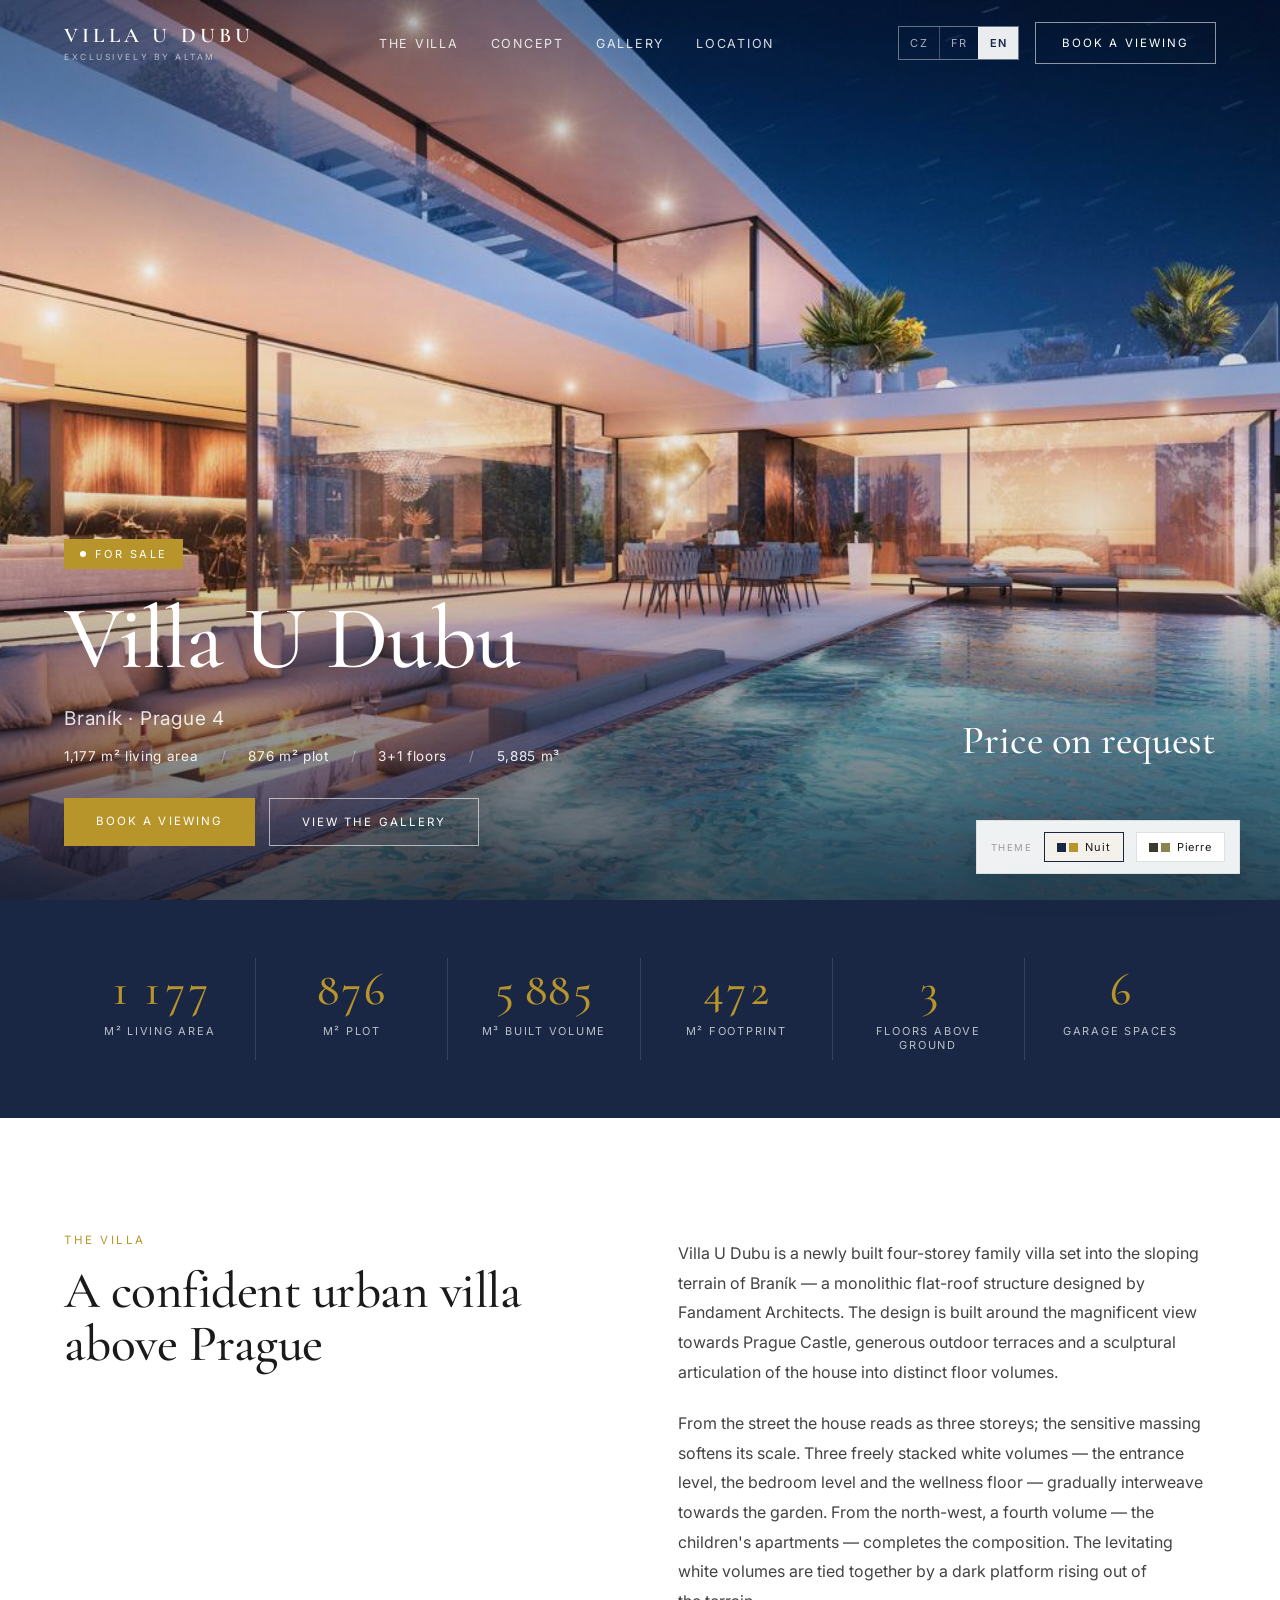
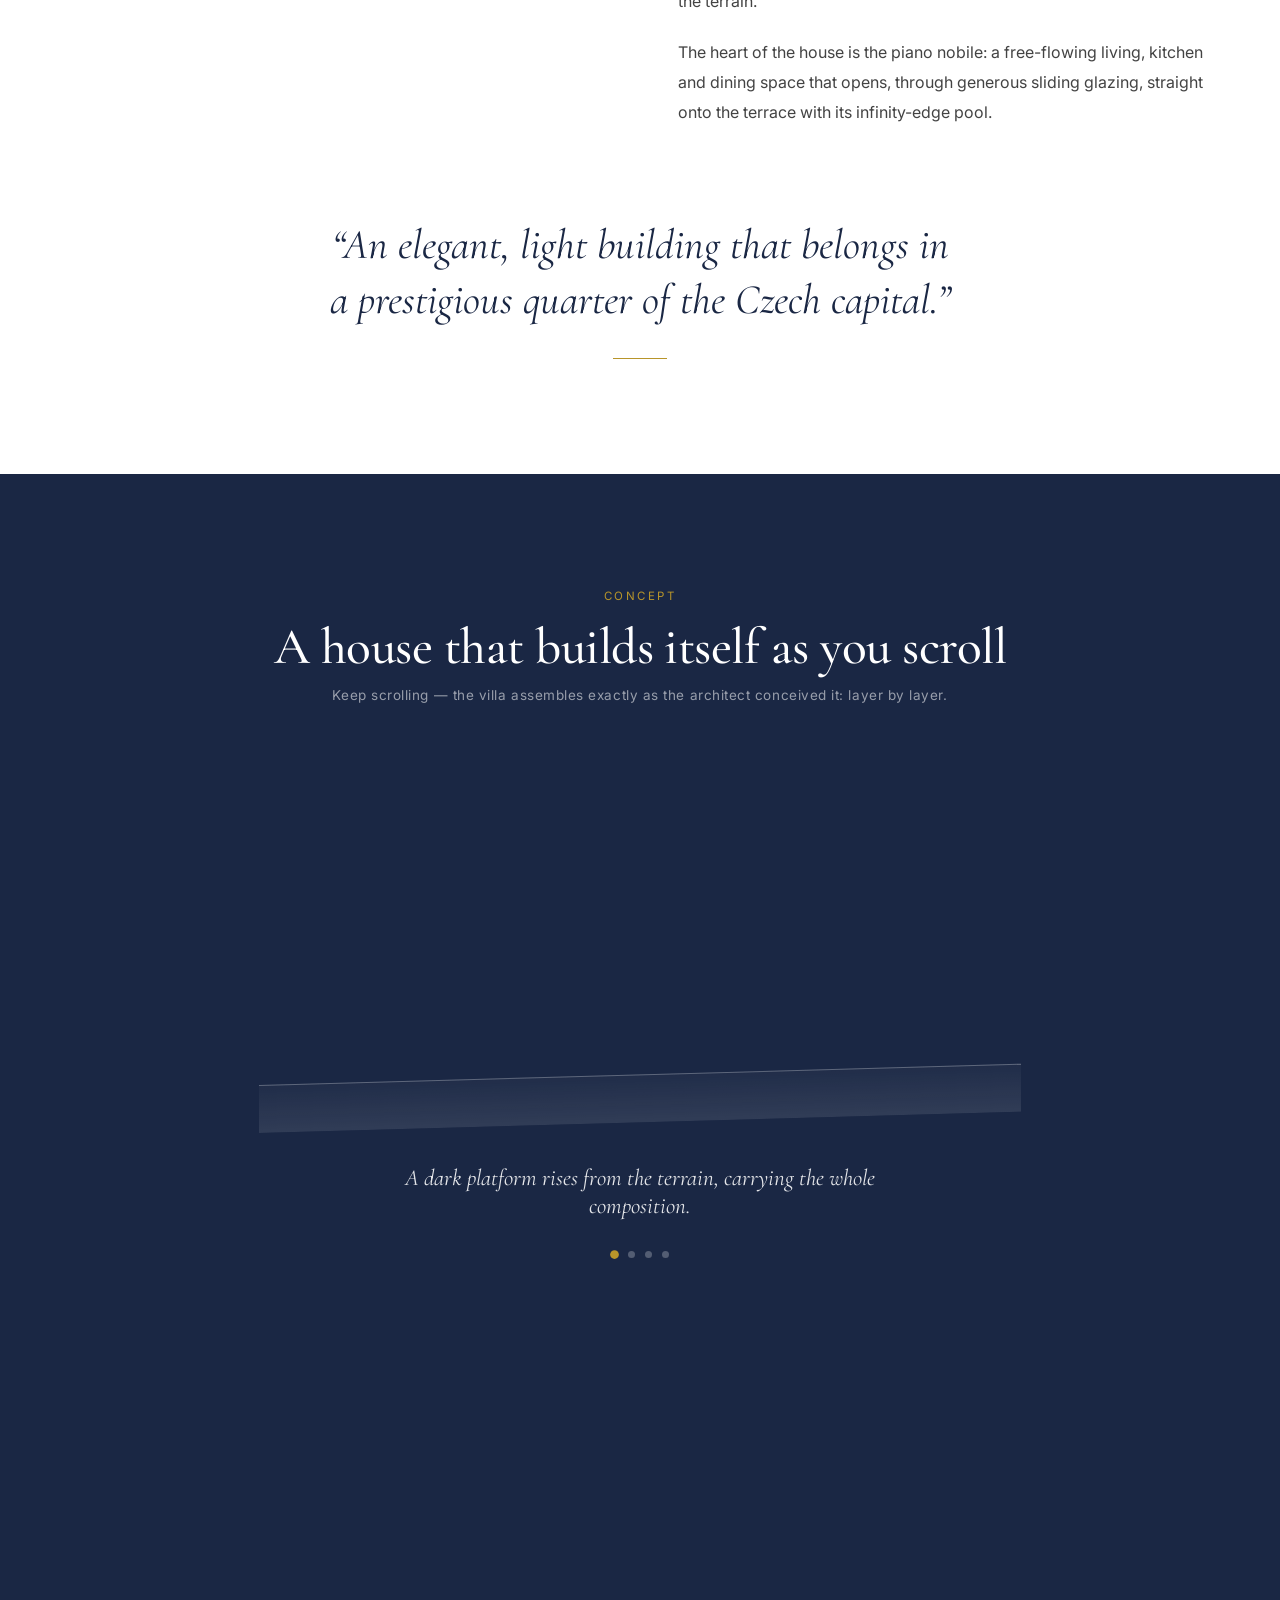
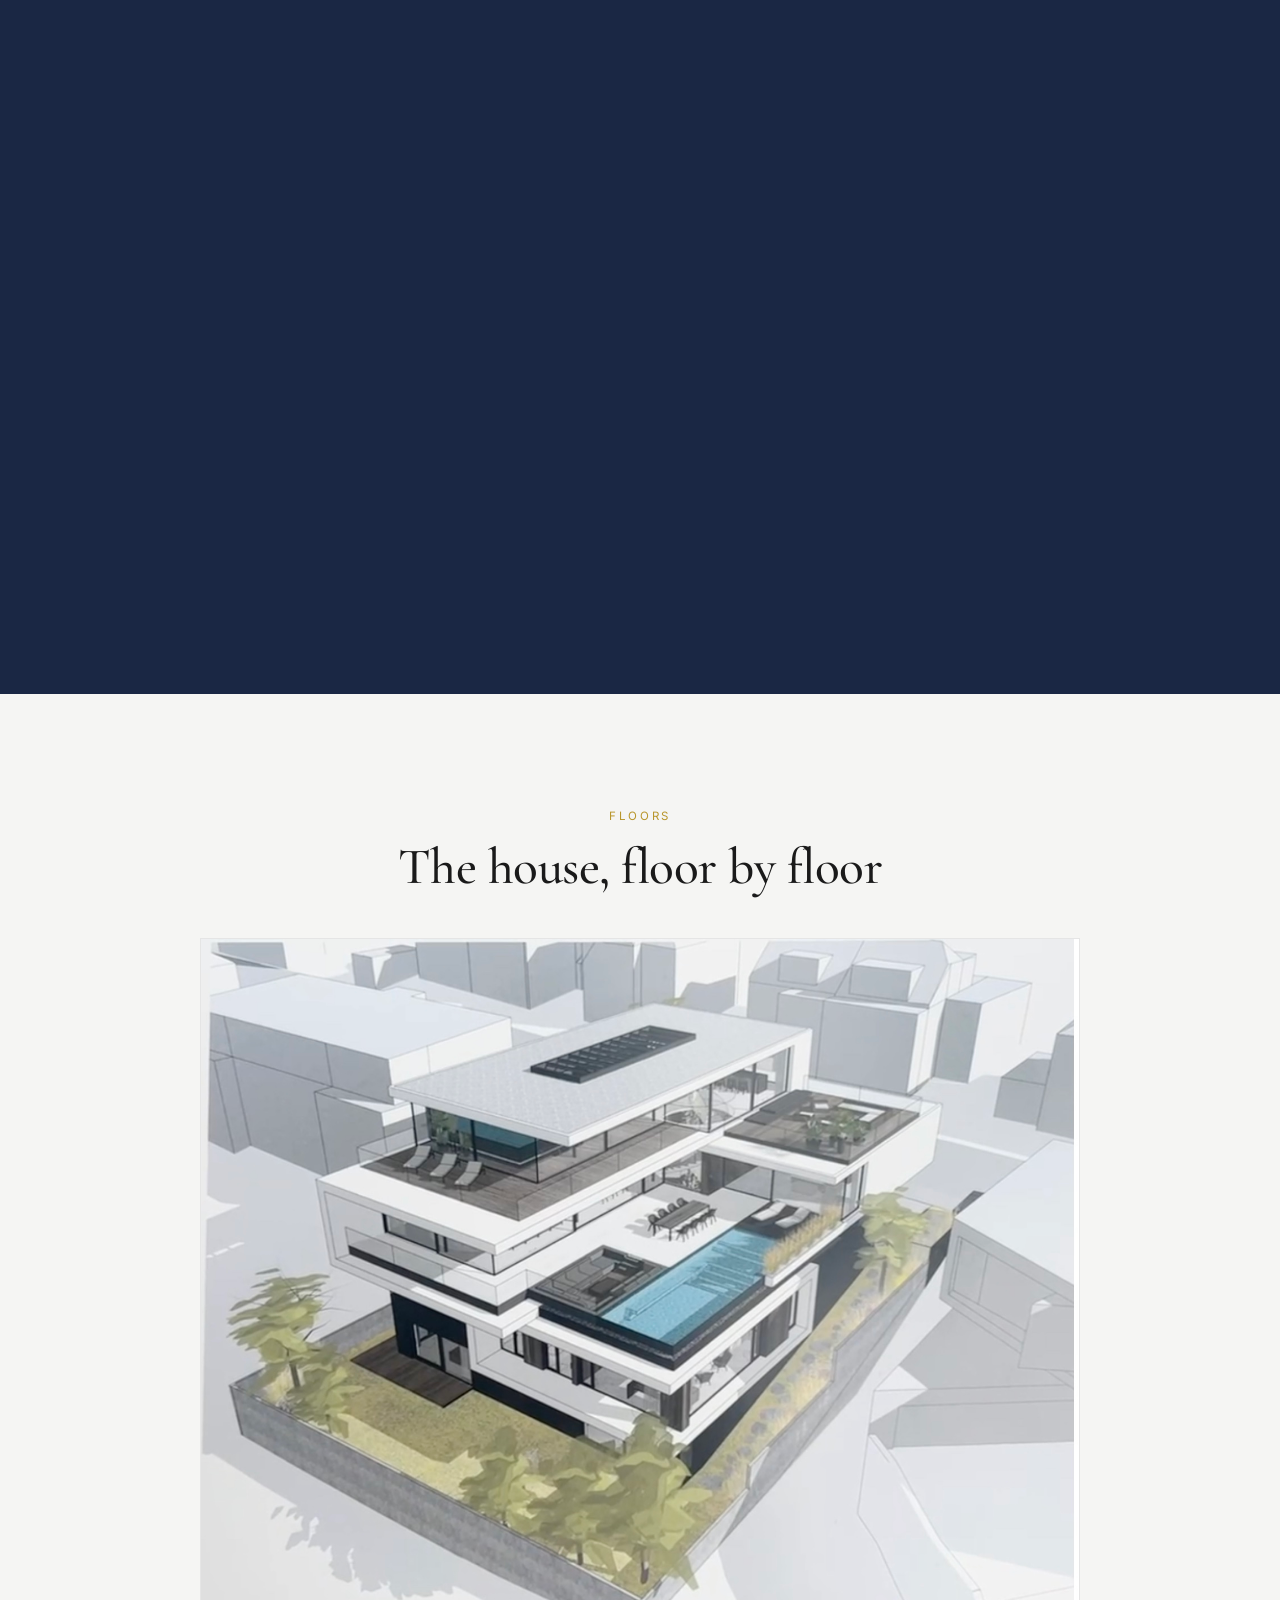
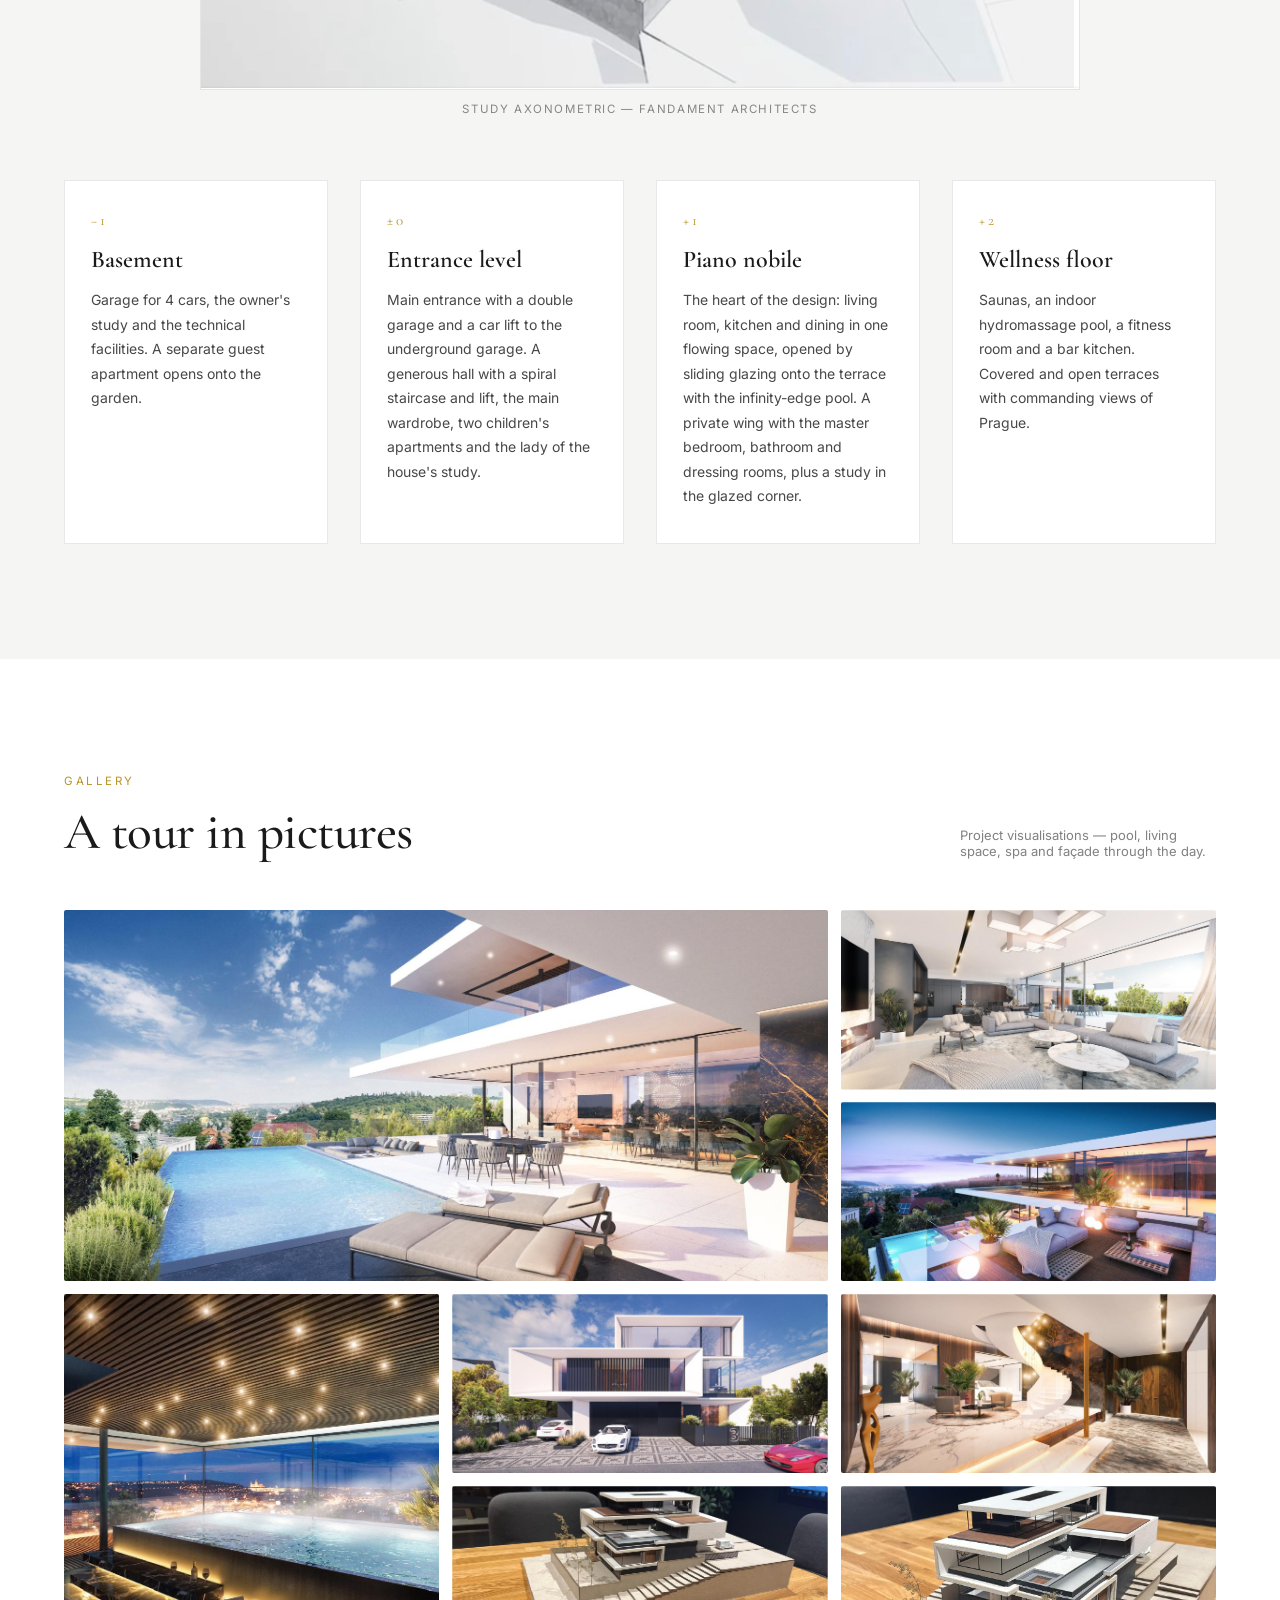
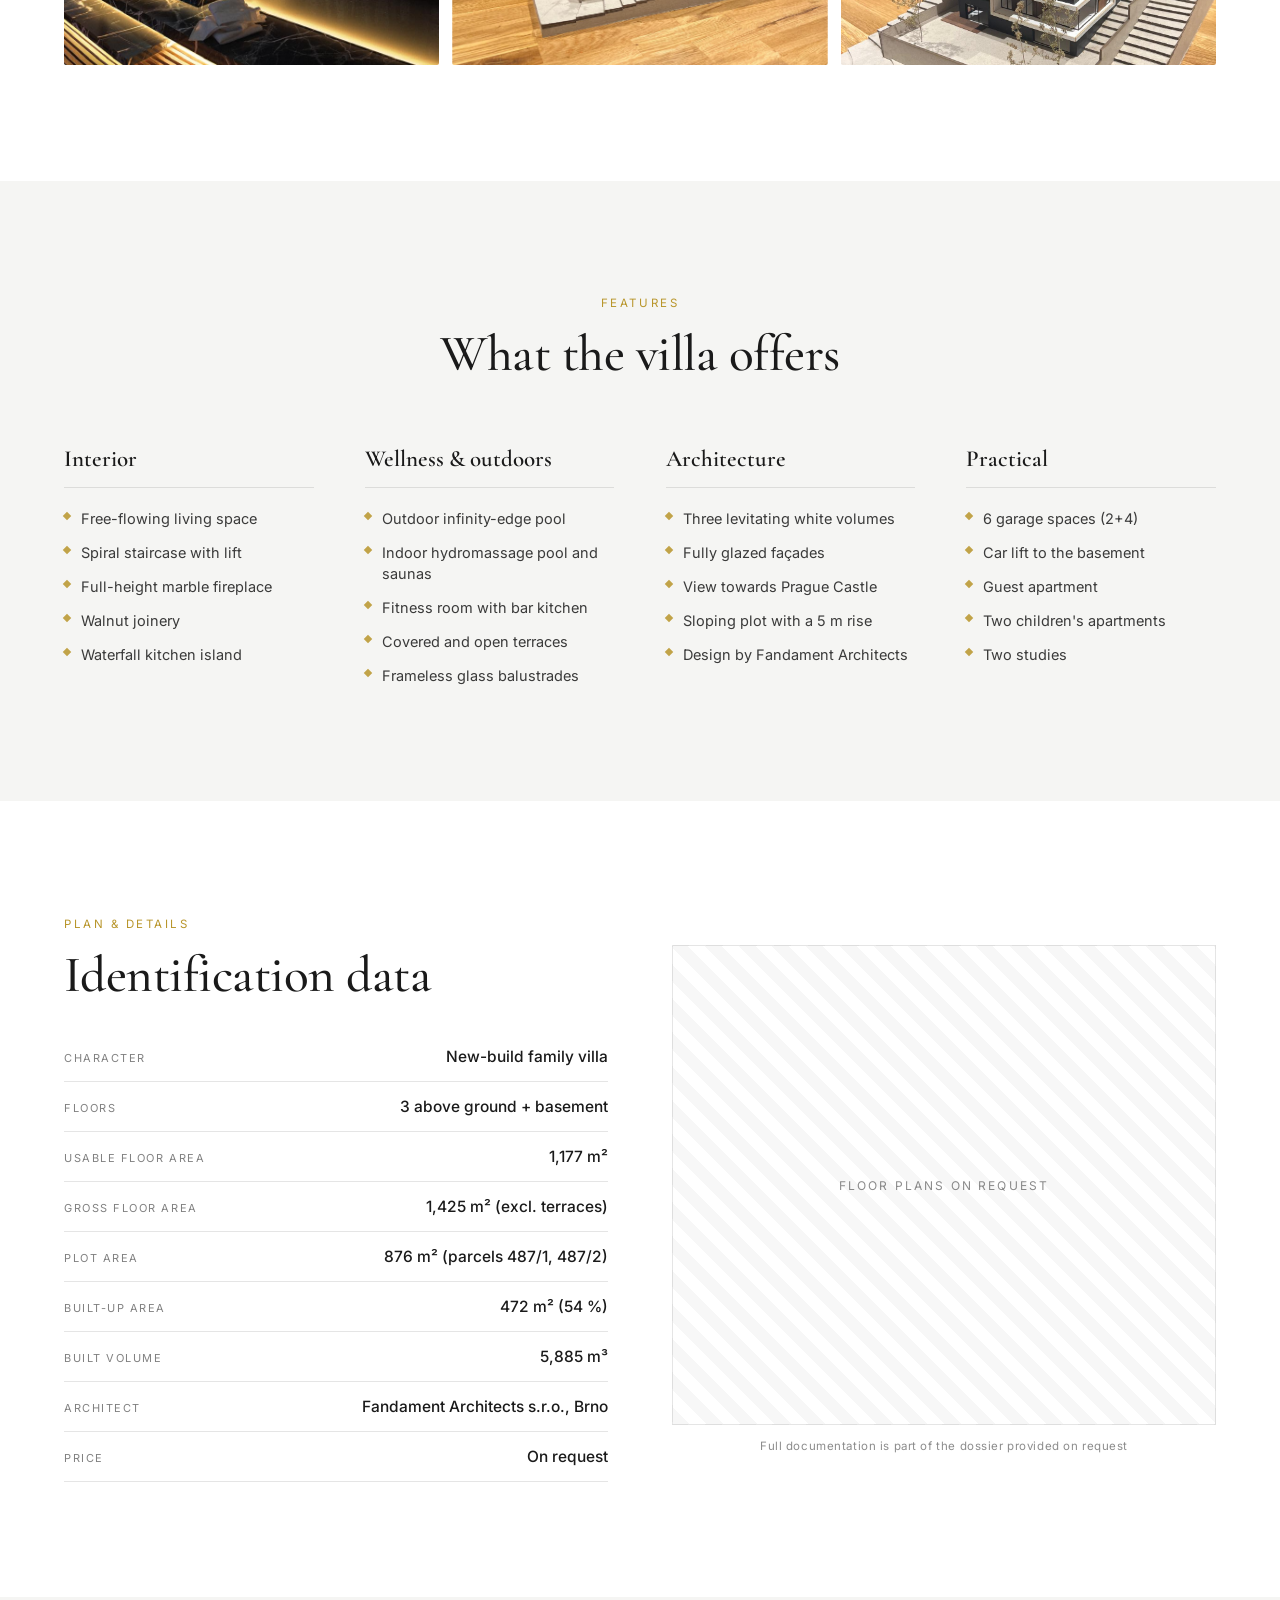
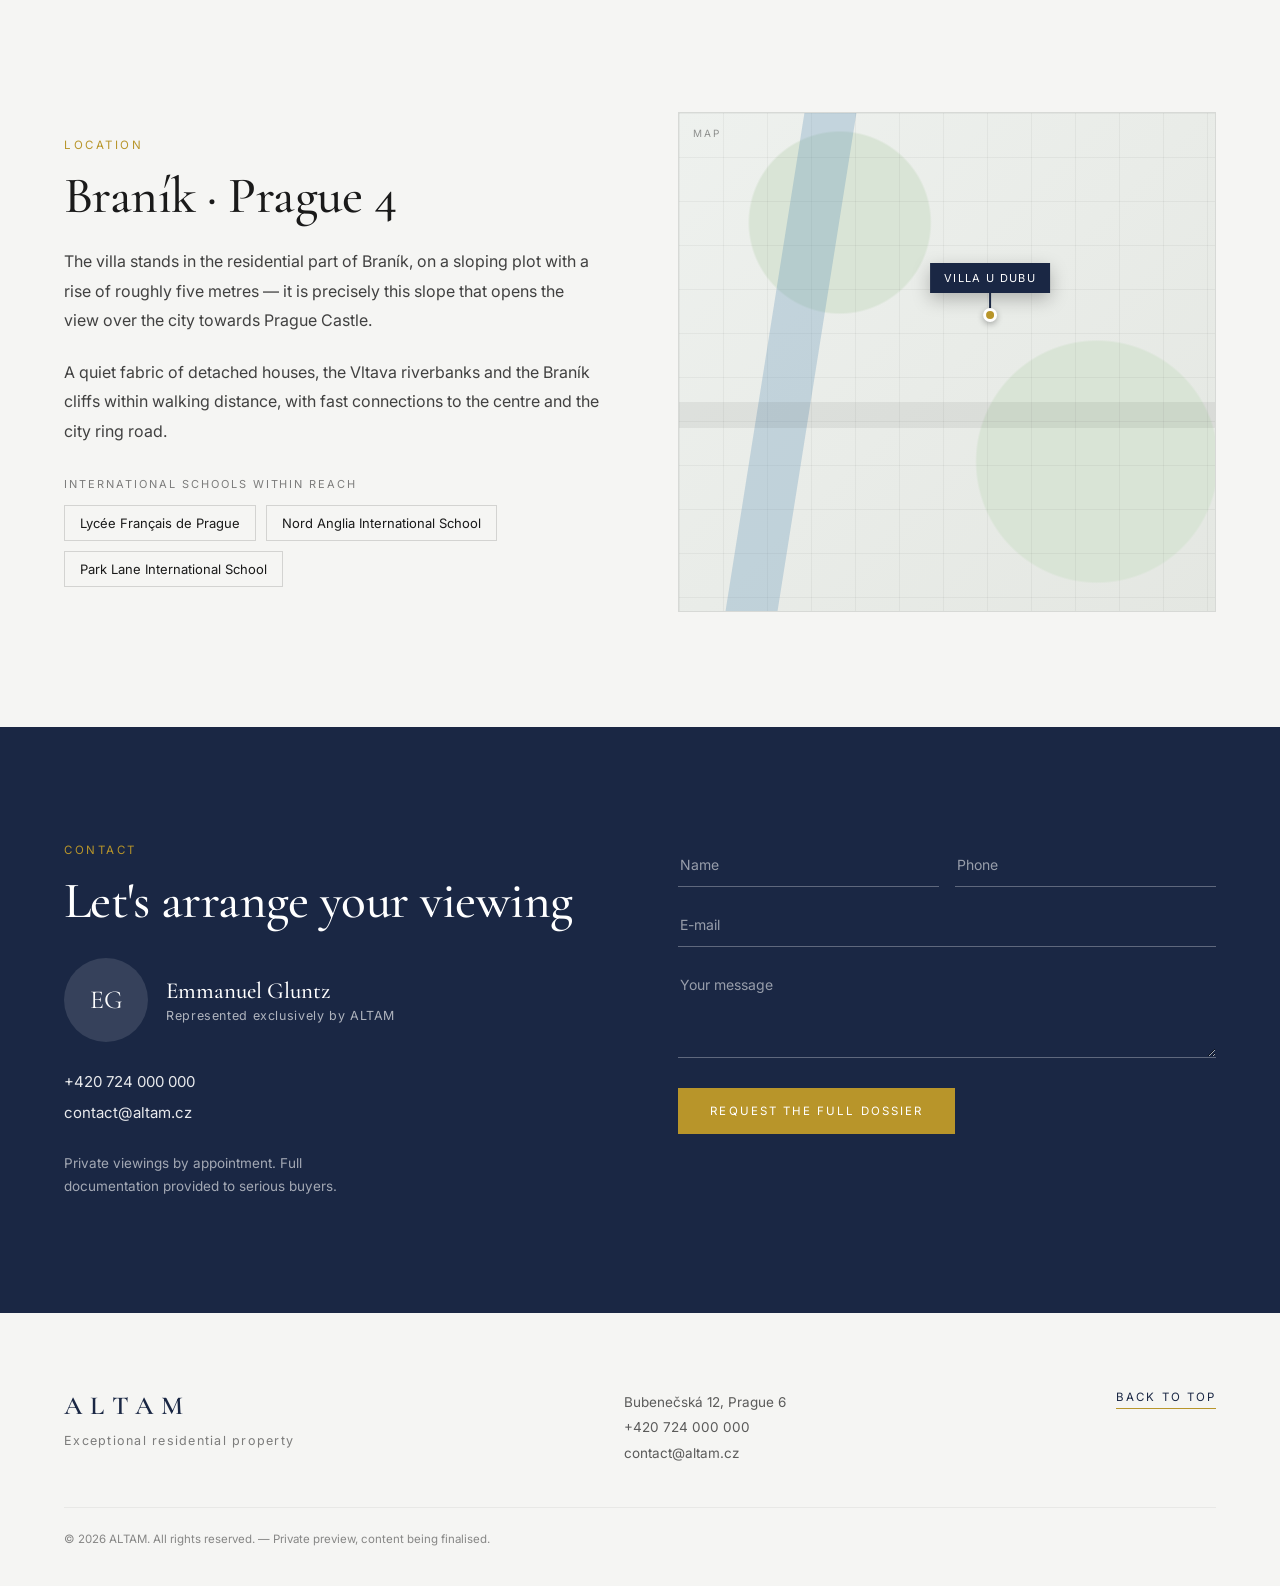
==== commit 6258503d: "Add 4th volume (children's apartments) to build scene, study axonometric, enriched concept copy" ====
--- a/index.html
+++ b/index.html
@@ -106,11 +106,13 @@
         <div class="bs-terrain"></div>
         <div class="bs-platform" data-stage="0"></div>
         <div class="bs-vol bs-v1" data-stage="1"><div class="glass"></div></div>
+        <div class="bs-vol bs-v4" data-stage="1" data-enter="-90,-50"><div class="glass"></div></div>
         <div class="bs-vol bs-v2" data-stage="2"><div class="glass"></div></div>
         <div class="bs-pool" data-stage="2"></div>
         <div class="bs-vol bs-v3" data-stage="3"><div class="glass"></div></div>
         <span class="bs-lbl bs-lbl-base" data-stage="0" data-i18n="concept.base">Plateforme</span>
         <span class="bs-lbl bs-lbl-1" data-stage="1" data-i18n="concept.v1">Niveau d'entrée</span>
+        <span class="bs-lbl bs-lbl-4" data-stage="1" data-i18n="concept.v4">Appartements des enfants</span>
         <span class="bs-lbl bs-lbl-2" data-stage="2" data-i18n="concept.v2">Piano nobile</span>
         <span class="bs-lbl bs-lbl-3" data-stage="3" data-i18n="concept.v3">Wellness</span>
       </div>
@@ -126,6 +128,10 @@
         <p class="eyebrow" data-i18n="floors.eyebrow">Niveaux</p>
         <h2 class="title" data-i18n="floors.title">La maison, niveau par niveau</h2>
       </div>
+      <figure class="axo reveal-img">
+        <img src="images/aerial.jpg" alt="Axonométrie de l'étude — Villa U Dubu">
+        <figcaption data-i18n="axo.cap">Axonométrie de l'étude — Fandament Architects</figcaption>
+      </figure>
       <div class="floors-grid">
         <div class="floor-card reveal"><div class="lvl">−1</div><h3 data-i18n="floors.f0.n">Sous-sol</h3><p data-i18n="floors.f0.d"></p></div>
         <div class="floor-card reveal"><div class="lvl">±0</div><h3 data-i18n="floors.f1.n">Niveau d'entrée</h3><p data-i18n="floors.f1.d"></p></div>
--- a/styles.css
+++ b/styles.css
@@ -155,6 +155,10 @@
 .bs-v1 { left: 10%; bottom: 24.5%; width: 62%; height: 17%; }
 .bs-v2 { left: 17%; bottom: 41%;  width: 72%; height: 17%; }
 .bs-v3 { left: 6%;  bottom: 57.5%; width: 56%; height: 15%; }
+/* fourth volume — children's apartments (dark, NW side) */
+.bs-v4 { left: -4%; bottom: 24.5%; width: 13%; height: 14%; background: #23262f; border-color: rgba(255,255,255,.16); }
+.bs-v4 .glass { background: linear-gradient(90deg, rgba(240,205,110,.14) 0 44%, rgba(0,0,0,.3) 44% 56%, rgba(240,205,110,.14) 56% 100%); }
+.build-scene.lit .bs-v4 .glass { background: linear-gradient(90deg, rgba(240,205,110,.6) 0 44%, rgba(0,0,0,.3) 44% 56%, rgba(240,205,110,.6) 56% 100%); box-shadow: 0 0 22px rgba(240,205,110,.25); }
 /* glazing bands inside volumes */
 .bs-vol .glass { position: absolute; left: 6%; right: 6%; top: 24%; bottom: 24%;
   background: linear-gradient(90deg, rgba(26,39,68,.32) 0 30%, rgba(26,39,68,.18) 30% 32%, rgba(26,39,68,.32) 32% 62%, rgba(26,39,68,.18) 62% 64%, rgba(26,39,68,.32) 64% 100%);
@@ -174,6 +178,7 @@
 .bs-lbl-1 { left: 74.5%; bottom: 31%; }
 .bs-lbl-2 { left: 91%; bottom: 47.5%; }
 .bs-lbl-3 { left: 64.5%; bottom: 63.5%; }
+.bs-lbl-4 { left: -4%; bottom: 20%; }
 @media (max-width: 720px) { .bs-lbl { display: none; } }
 /* caption */
 .concept-caption { margin-top: clamp(20px,3.4vh,38px); min-height: 3em; max-width: 52ch; text-align: center;
@@ -185,7 +190,10 @@
 .concept-progress i.on { background: var(--color-accent); transform: scale(1.25); }
 
 /* ---------- floors ---------- */
-.floors-head { text-align: center; margin-bottom: clamp(40px,5vw,68px); }
+.floors-head { text-align: center; margin-bottom: clamp(28px,3.4vw,44px); }
+.axo { max-width: 880px; margin: 0 auto clamp(40px,5vw,68px); }
+.axo img { width: 100%; height: auto; border: 1px solid rgba(0,0,0,.1); background: #fff; }
+.axo figcaption { margin-top: 12px; text-align: center; font-size: 11.5px; letter-spacing: .14em; text-transform: uppercase; opacity: .5; }
 .floors-grid { display: grid; grid-template-columns: repeat(auto-fit, minmax(250px,1fr)); gap: clamp(20px,2.6vw,32px); }
 .floor-card { background: var(--color-bg); border: 1px solid rgba(0,0,0,.09); padding: 30px 26px 34px; position: relative; transition: transform .3s ease, box-shadow .3s ease; }
 .floor-card:hover { transform: translateY(-5px); box-shadow: 0 22px 48px rgba(20,24,40,.13); }
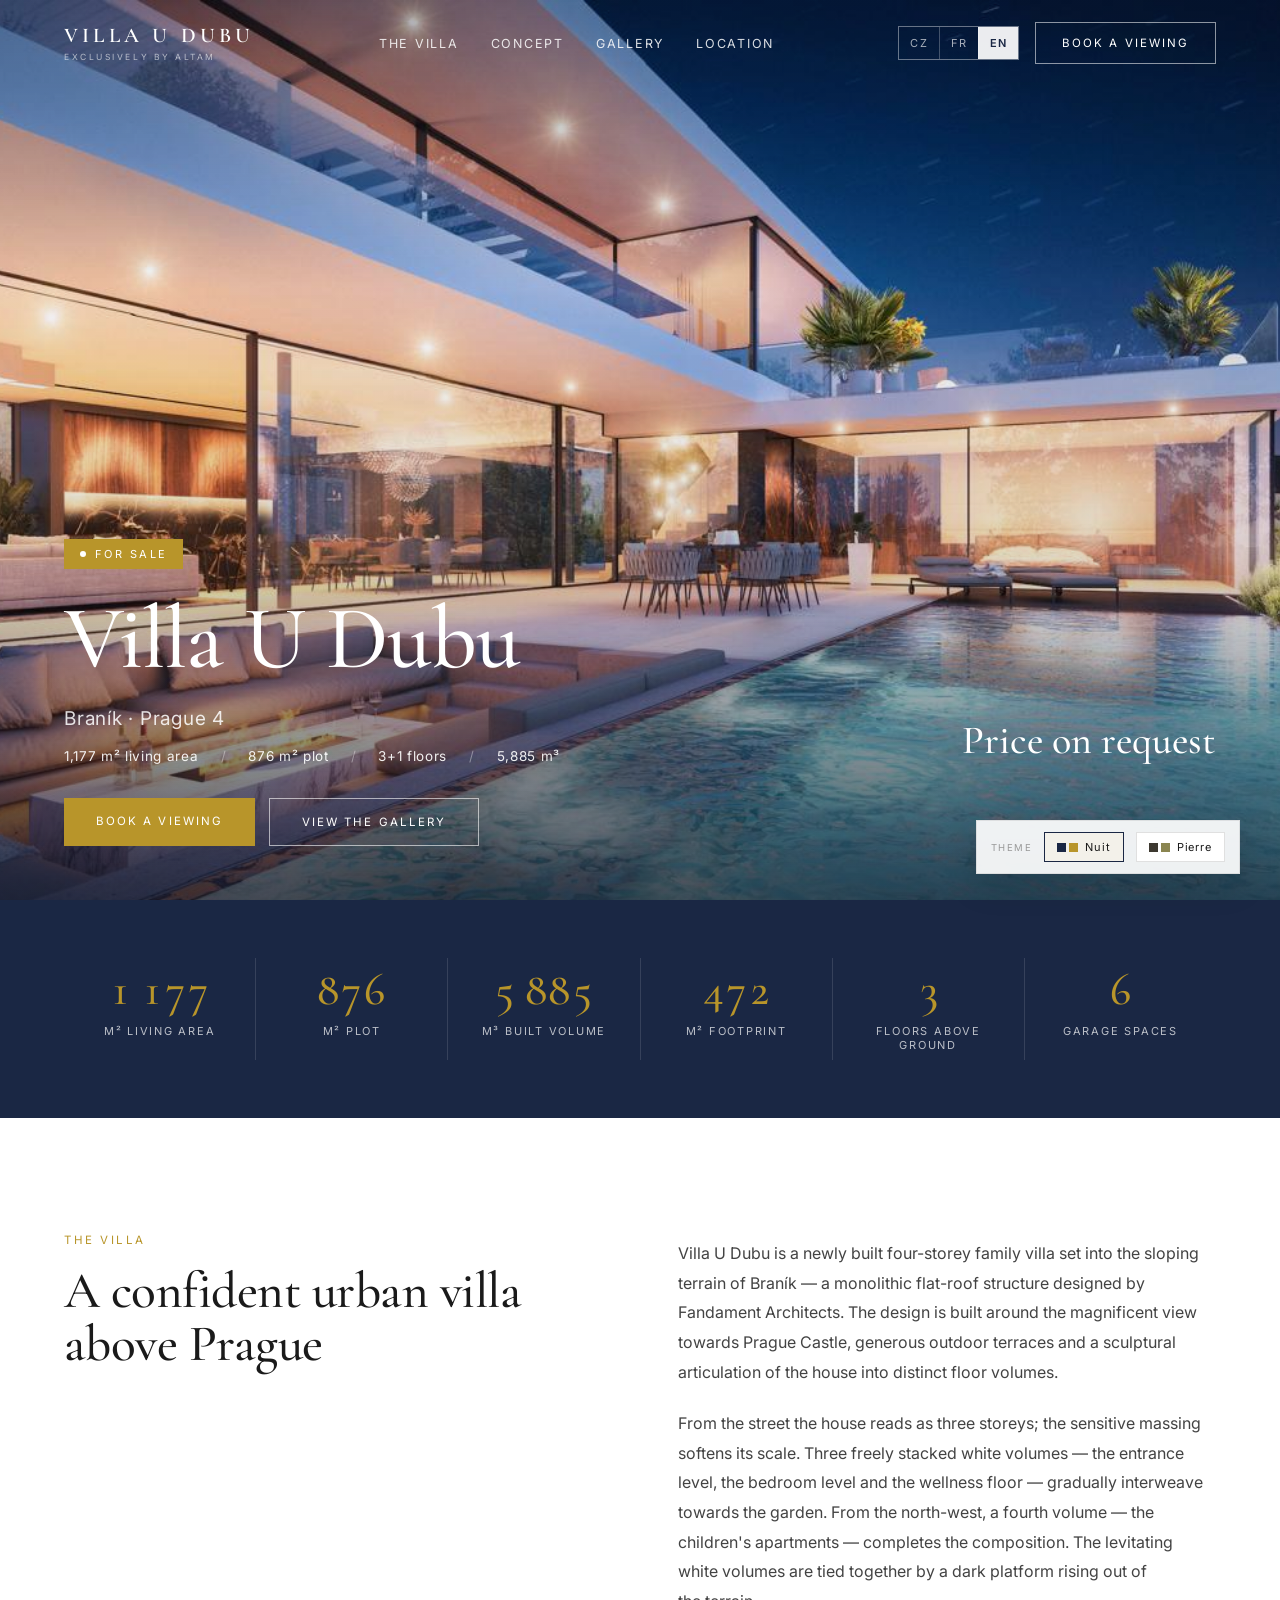
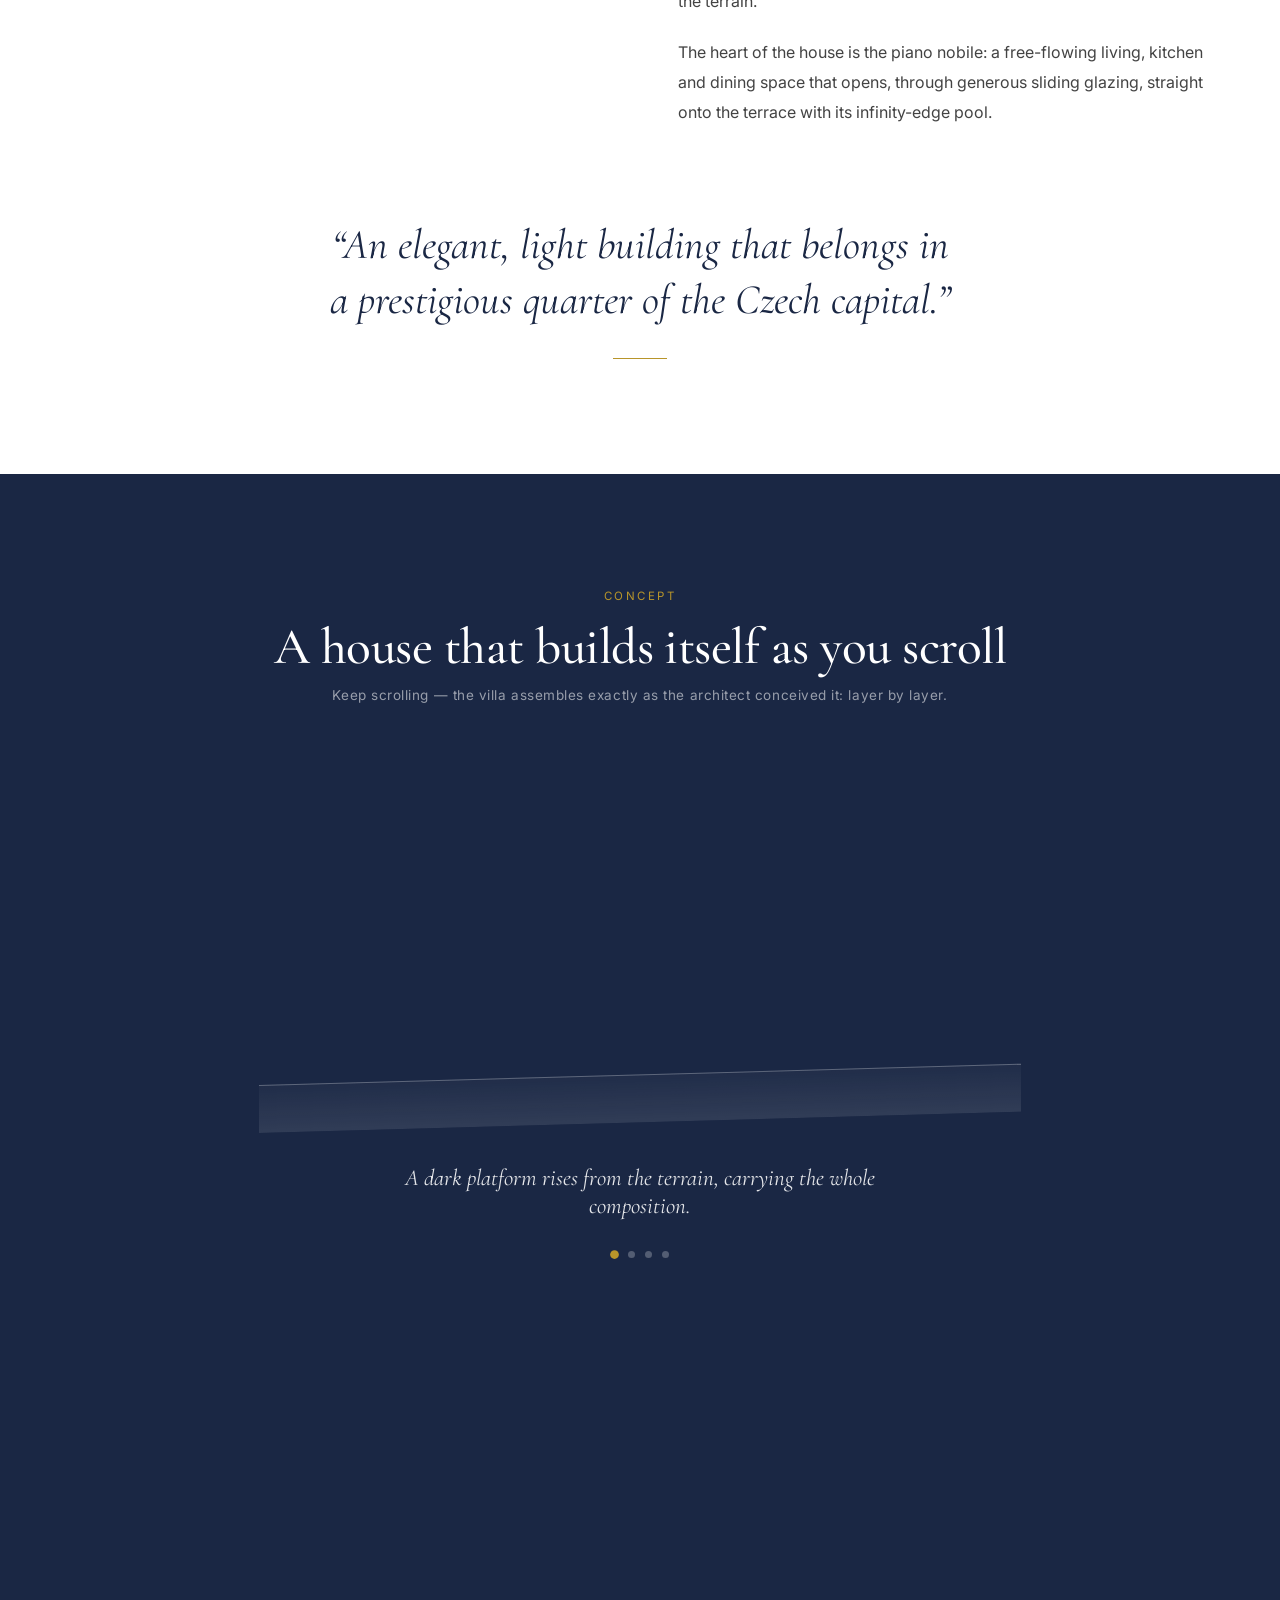
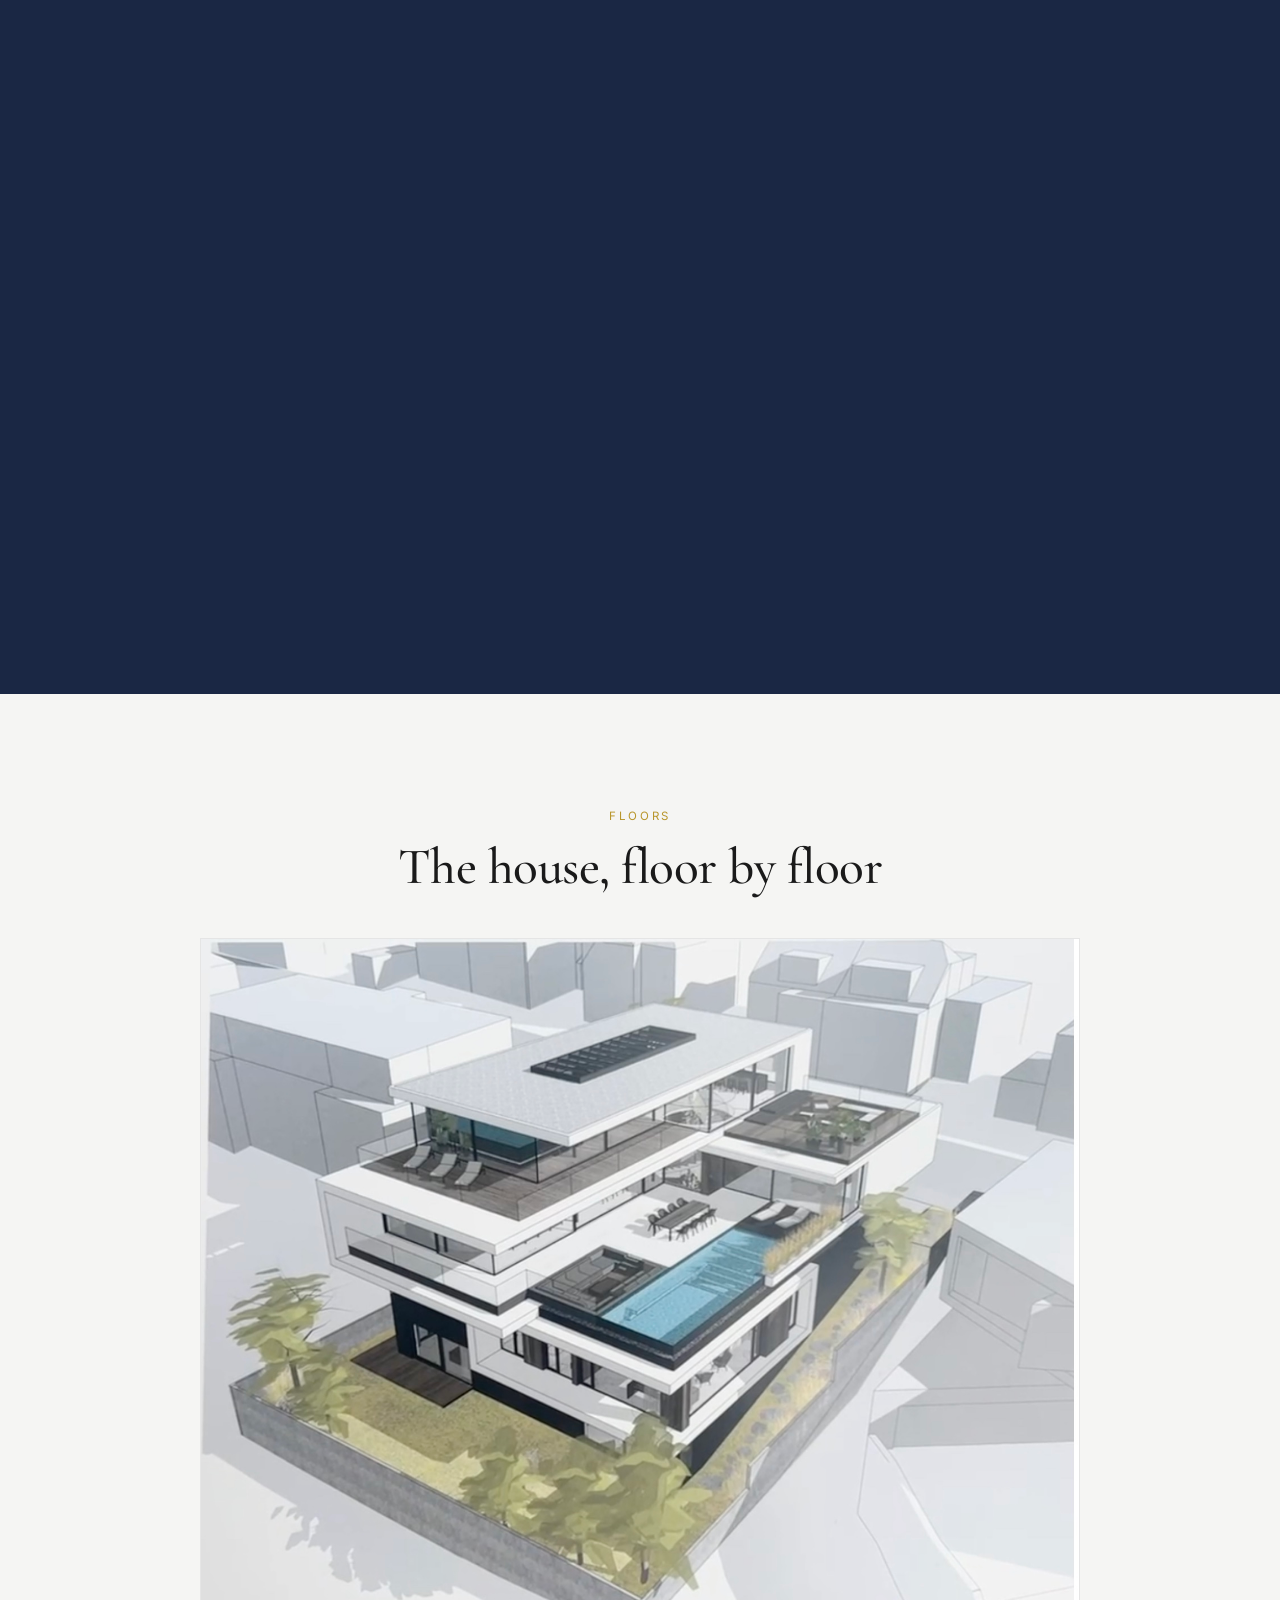
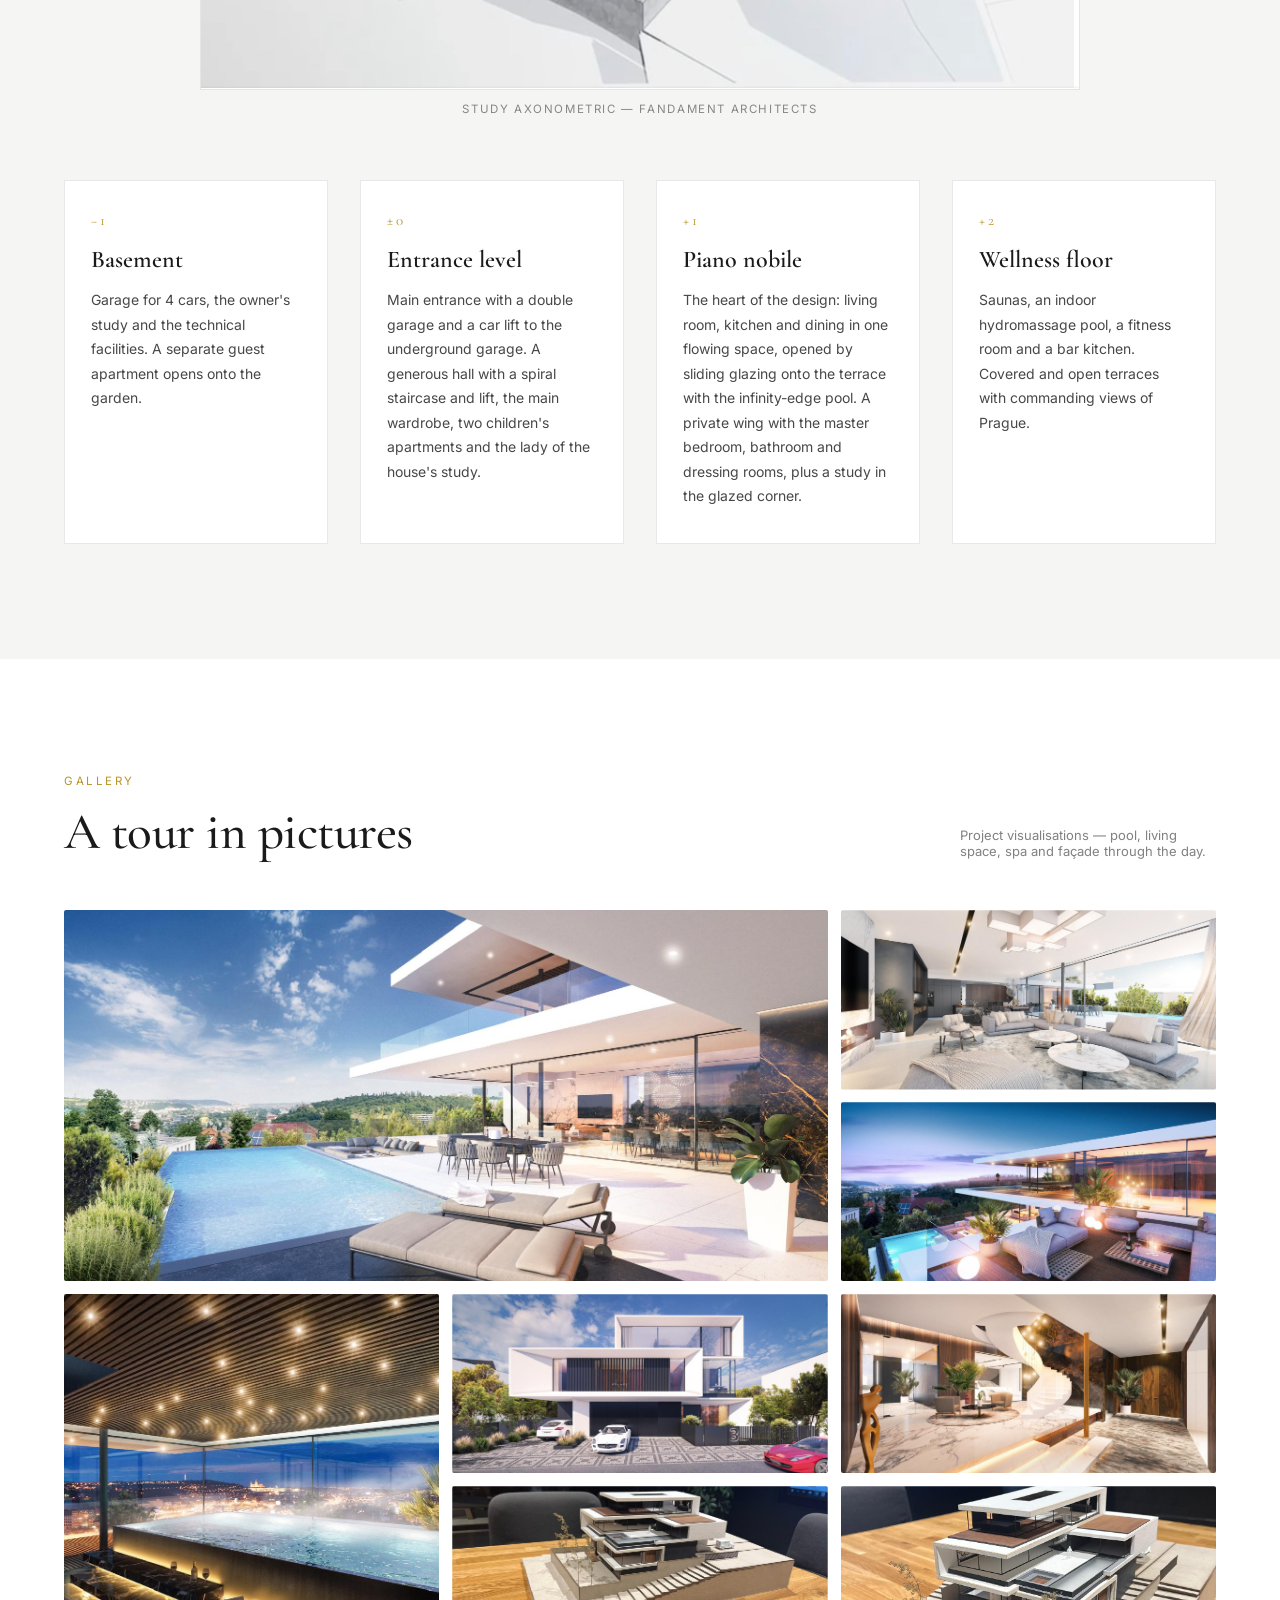
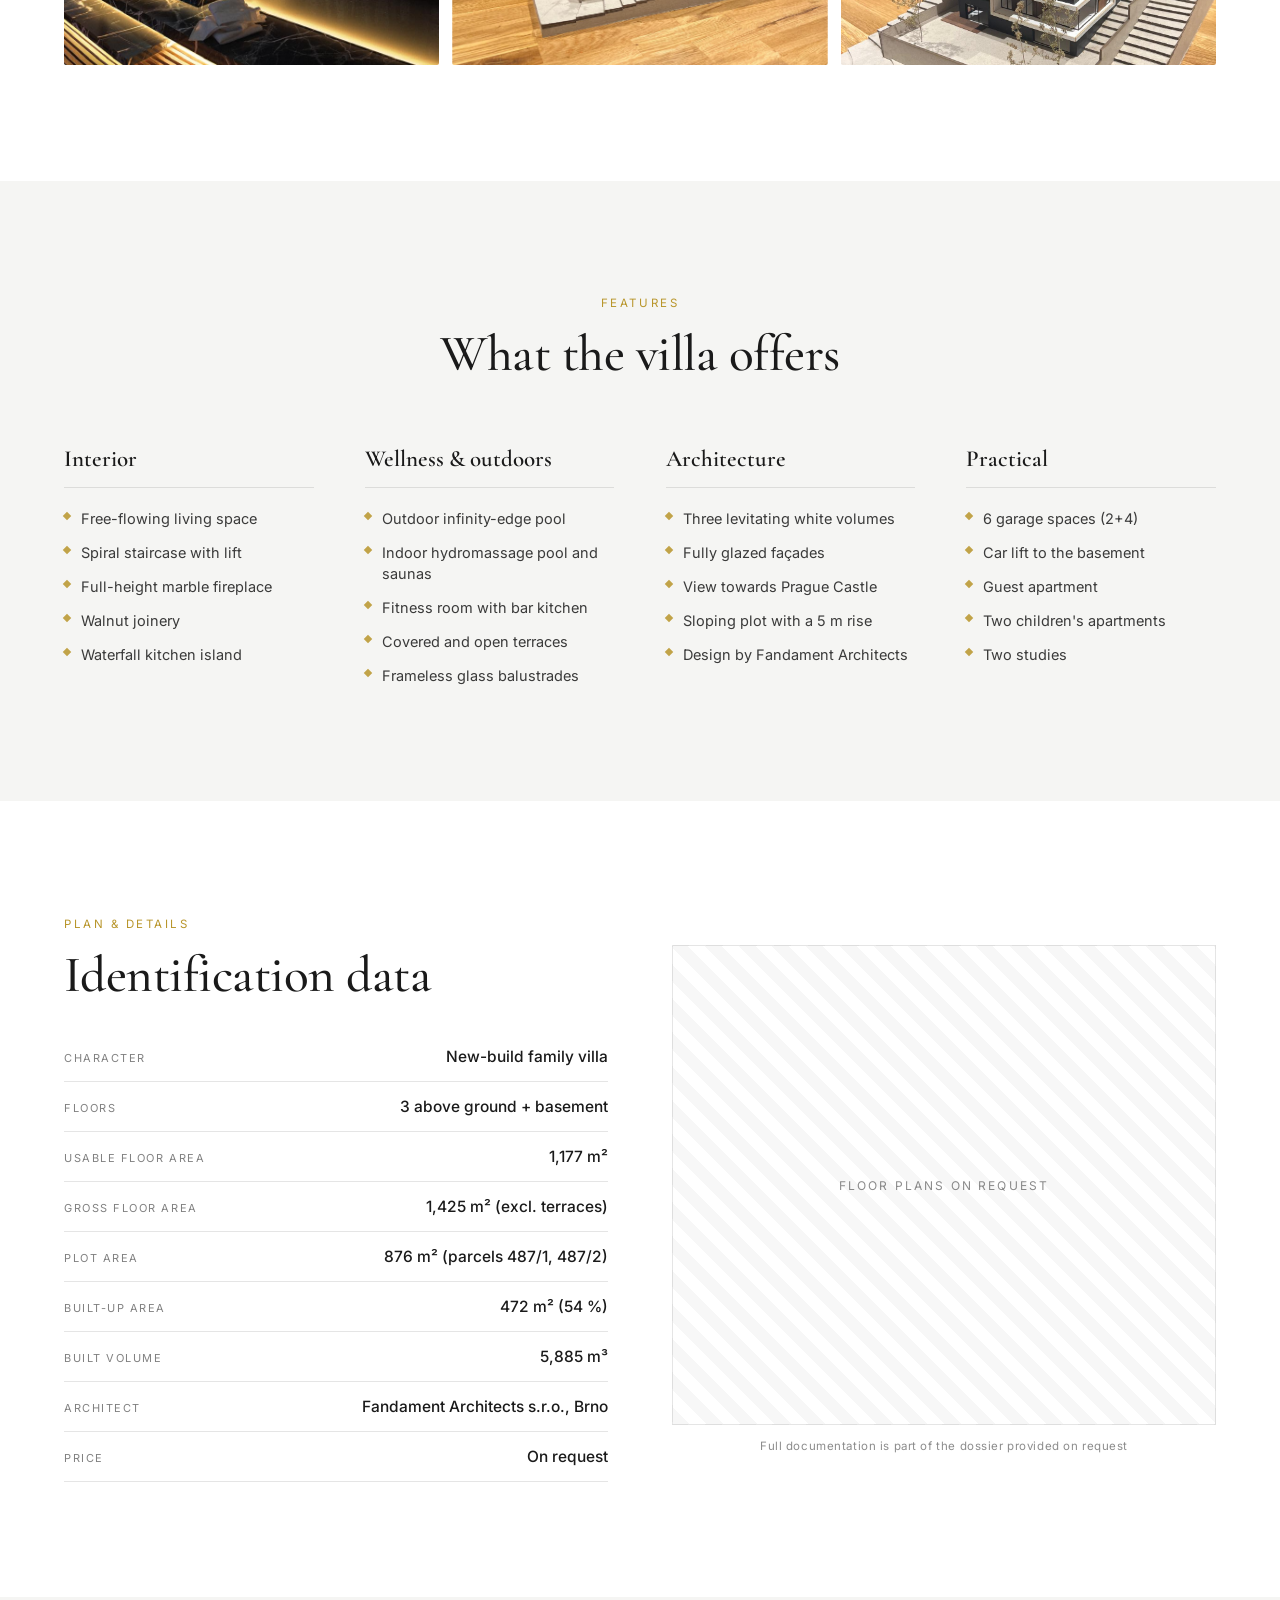
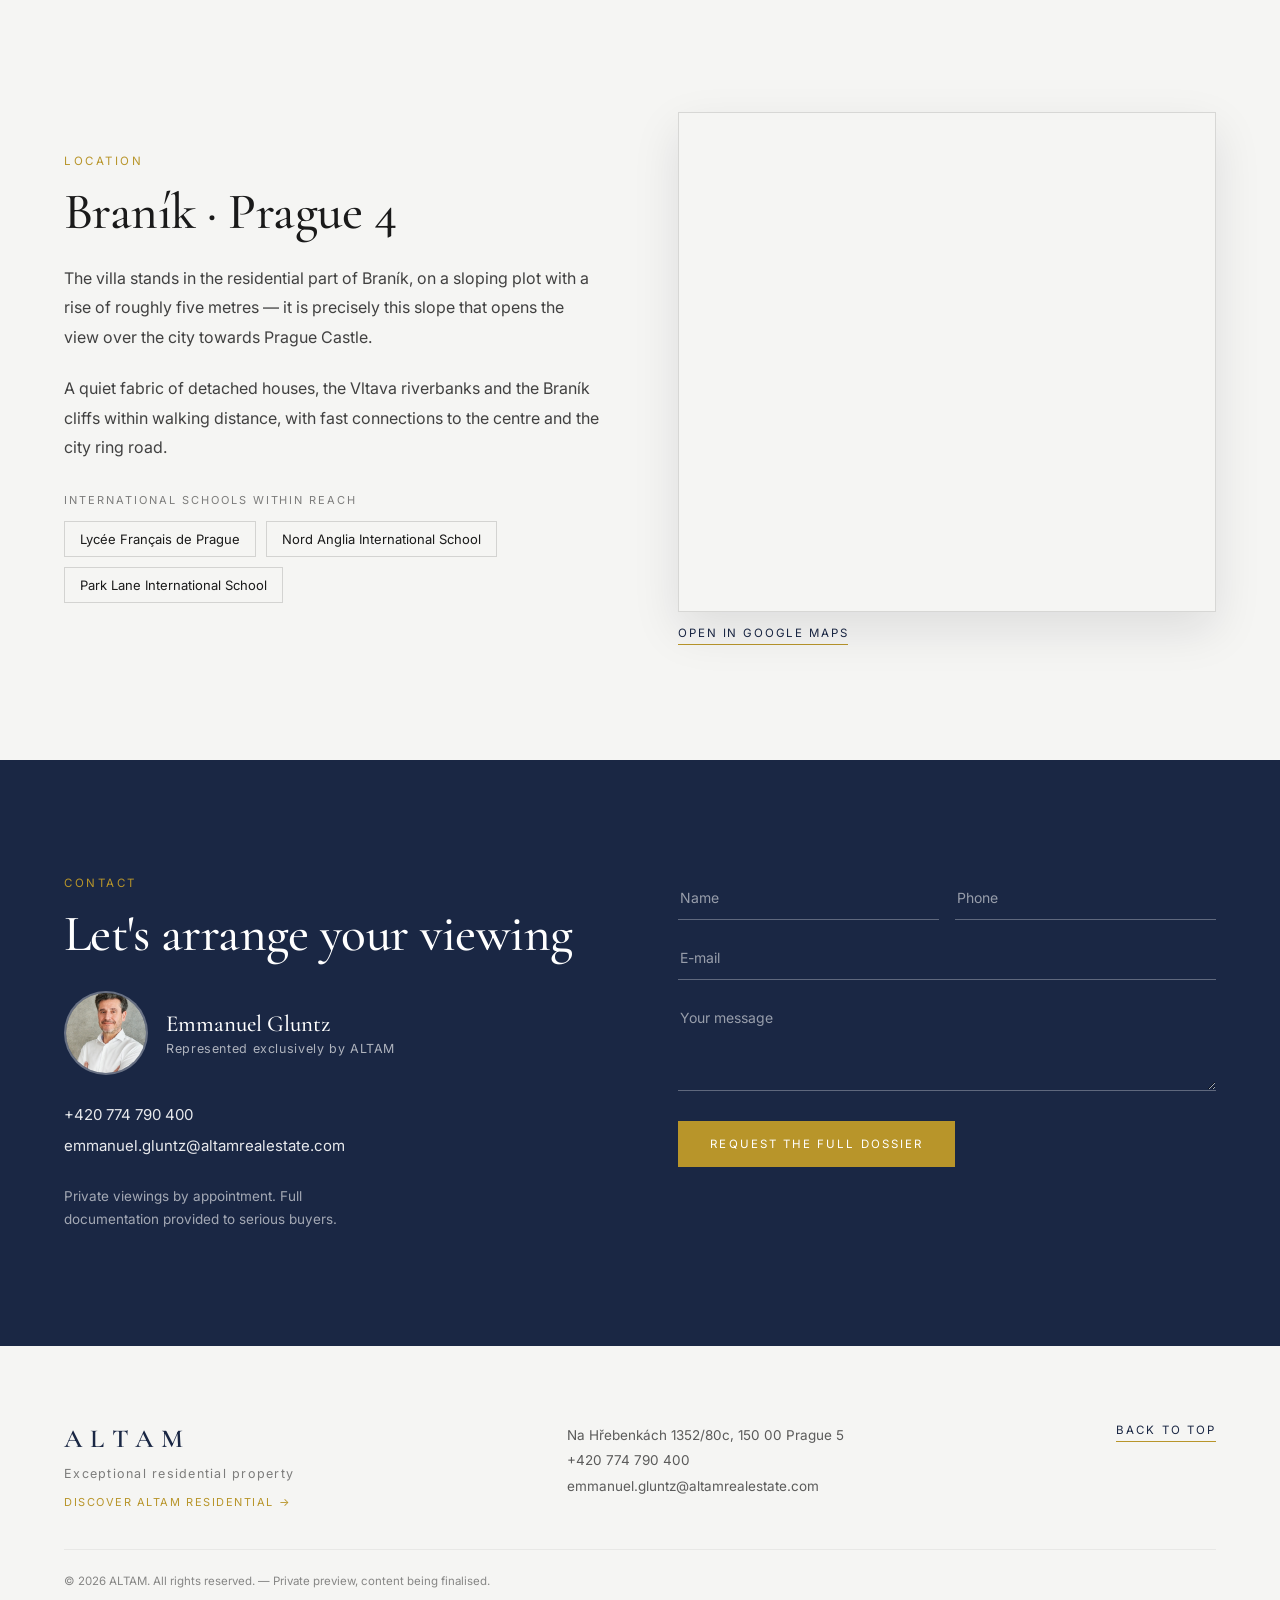
==== commit 0138761f: "Refined build choreography (settle easing, glass lag, pool fill, levitation), live Google map, real " ====
--- a/index.html
+++ b/index.html
@@ -258,16 +258,13 @@
           </div>
         </div>
       </div>
-      <div class="map-mock">
-        <div class="grid"></div>
-        <div class="river"></div>
-        <div class="road-h"></div>
-        <div class="map-pin">
-          <div class="lbl" data-i18n="quartier.pin">Villa U Dubu</div>
-          <div class="stem"></div>
-          <div class="dot"></div>
-        </div>
-        <div class="tag" data-i18n="quartier.map">Carte</div>
+      <div>
+        <div class="map-embed">
+          <iframe src="https://maps.google.com/maps?q=U%20Dubu%2C%20Bran%C3%ADk%2C%20Praha%204&z=15&output=embed"
+                  title="Villa U Dubu — Braník, Praha 4" loading="lazy" referrerpolicy="no-referrer-when-downgrade"
+                  allowfullscreen></iframe>
+        </div>
+        <a class="map-link" href="https://maps.google.com/?q=U+Dubu,+Bran%C3%ADk,+Praha+4" target="_blank" rel="noopener" data-i18n="quartier.maplink">Ouvrir dans Google Maps</a>
       </div>
     </div>
   </section>
@@ -279,15 +276,15 @@
         <p class="eyebrow" data-i18n="contact.eyebrow">Contact</p>
         <h2 class="title" style="margin-bottom:30px;" data-i18n="contact.title">Organisons votre visite</h2>
         <div class="agent">
-          <div class="avatar">EG</div>
+          <div class="avatar"><img src="images/agent.jpg" alt="Emmanuel Gluntz"></div>
           <div>
             <p class="n">Emmanuel Gluntz</p>
             <p class="r" data-i18n="contact.agent.r">Représentée en exclusivité par ALTAM</p>
           </div>
         </div>
         <div class="contact-lines">
-          <a href="tel:+420724000000">+420 724 000 000</a>
-          <a href="mailto:contact@altam.cz">contact@altam.cz</a>
+          <a href="tel:+420774790400">+420 774 790 400</a>
+          <a href="mailto:emmanuel.gluntz@altamrealestate.com">emmanuel.gluntz@altamrealestate.com</a>
         </div>
         <p class="contact-note" data-i18n="contact.note"></p>
       </div>
@@ -306,14 +303,15 @@
   <!-- ============ FOOTER ============ -->
   <footer class="site-footer">
     <div class="footer-top">
-      <div>
+      <a class="brand-link" href="https://www.altam-residential.cz" target="_blank" rel="noopener" aria-label="ALTAM Residential Prague">
         <div class="mark">ALTAM</div>
         <p class="tag" data-i18n="footer.tag">Conseil immobilier d'exception</p>
-      </div>
+        <p class="visit" data-i18n="footer.visit">Découvrir ALTAM Residential →</p>
+      </a>
       <div class="addr">
-        <p>Bubenečská 12, Prague 6</p>
-        <p>+420 724 000 000</p>
-        <p>contact@altam.cz</p>
+        <p>Na Hřebenkách 1352/80c, 150 00 Prague 5</p>
+        <p><a href="tel:+420774790400">+420 774 790 400</a></p>
+        <p><a href="mailto:emmanuel.gluntz@altamrealestate.com">emmanuel.gluntz@altamrealestate.com</a></p>
       </div>
       <a href="#top" class="back" data-i18n="footer.back">Retour en haut</a>
     </div>
--- a/styles.css
+++ b/styles.css
@@ -56,6 +56,16 @@
 .header-cta:hover { background: #fff; color: var(--color-primary); }
 @media (min-width: 1100px) { .main-nav { display: flex; } }
 @media (min-width: 640px) { .header-cta { display: inline-flex; } }
+@media (max-width: 480px) {
+  .site-header { padding: 16px 18px; }
+  .brand b { font-size: 16px; letter-spacing: .14em; }
+  .brand small { font-size: 7.5px; letter-spacing: .24em; }
+  .lang-switch button { padding: 8px 9px; font-size: 10.5px; }
+  .hero { min-height: 560px; }
+  .hero-price { text-align: left; }
+  .theme-switch { padding: 8px 10px; gap: 8px; }
+  .theme-switch .lbl { display: none; }
+}
 
 /* language switcher */
 .lang-switch { display: flex; border: 1px solid rgba(255,255,255,.4); }
@@ -169,7 +179,15 @@
 }
 /* pool on the v2 terrace (sits on top of v1's roof, right of v2) */
 .bs-pool { position: absolute; left: 62%; bottom: 41.6%; width: 24%; height: 3.2%;
-  background: linear-gradient(90deg, #2e6f8f, #57a7c4); box-shadow: 0 0 18px rgba(87,167,196,.45); }
+  background: linear-gradient(90deg, #2e6f8f, #57a7c4); box-shadow: 0 0 18px rgba(87,167,196,.45);
+  transform-origin: left center; }
+/* once complete, the volumes levitate gently — echoes "bílé levitující hmoty" */
+@keyframes bsFloat { from { transform: translateY(0); } to { transform: translateY(-6px); } }
+.build-scene.lit .bs-vol, .build-scene.lit .bs-pool { animation: bsFloat 4.5s ease-in-out infinite alternate; }
+.build-scene.lit .bs-v4 { animation-delay: .5s; }
+.build-scene.lit .bs-v2 { animation-delay: .9s; }
+.build-scene.lit .bs-v3 { animation-delay: 1.7s; }
+@media (prefers-reduced-motion: reduce) { .build-scene.lit .bs-vol, .build-scene.lit .bs-pool { animation: none; } }
 /* labels */
 .bs-lbl { position: absolute; font-size: 10.5px; letter-spacing: .18em; text-transform: uppercase;
   color: rgba(255,255,255,.75); white-space: nowrap; display: flex; align-items: center; gap: 10px; }
@@ -179,7 +197,13 @@
 .bs-lbl-2 { left: 91%; bottom: 47.5%; }
 .bs-lbl-3 { left: 64.5%; bottom: 63.5%; }
 .bs-lbl-4 { left: -4%; bottom: 20%; }
-@media (max-width: 720px) { .bs-lbl { display: none; } }
+@media (max-width: 720px) { .bs-lbl { display: none; } .build-scene { width: 94vw; aspect-ratio: 16/11; } }
+@media (max-height: 720px) {
+  .concept-head { margin-bottom: 10px; }
+  .concept-head .title { font-size: clamp(24px,3vw,36px); }
+  .concept-intro { display: none; }
+  .concept-caption { margin-top: 14px; min-height: 2.4em; font-size: 15px; }
+}
 /* caption */
 .concept-caption { margin-top: clamp(20px,3.4vh,38px); min-height: 3em; max-width: 52ch; text-align: center;
   font-family: var(--font-heading); font-size: clamp(17px,2.2vw,23px); font-style: italic; color: rgba(255,255,255,.88);
@@ -249,22 +273,13 @@
 .plan-ph span { font-size: 12px; letter-spacing: .18em; text-transform: uppercase; opacity: .5; padding: 0 20px; text-align: center; }
 .plan-cap { font-size: 11.5px; letter-spacing: .05em; opacity: .5; margin-top: 14px; text-align: center; }
 
-/* quartier */
-.map-mock { position: relative; height: clamp(340px,44vw,500px); background: #e9ebe8; overflow: hidden; border: 1px solid rgba(0,0,0,.08); }
-.map-mock .grid { position: absolute; inset: 0;
-  background:
-    linear-gradient(rgba(0,0,0,.045) 1px, transparent 1px) 0 0 / 100% 44px,
-    linear-gradient(90deg, rgba(0,0,0,.045) 1px, transparent 1px) 0 0 / 44px 100%,
-    radial-gradient(circle at 30% 22%, #d9e4d6 0 90px, transparent 92px),
-    radial-gradient(circle at 78% 70%, #d9e4d6 0 120px, transparent 122px),
-    linear-gradient(135deg, #eef1ee, #e4e7e2); }
-.map-mock .river { position: absolute; top: -6%; bottom: -6%; left: 16%; width: 52px; background: rgba(87,142,178,.28); transform: skewX(-9deg); border-radius: 40px; }
-.map-mock .road-h { position: absolute; left: 0; right: 0; top: 58%; height: 26px; background: rgba(0,0,0,.06); }
-.map-pin { position: absolute; left: 58%; top: 42%; transform: translate(-50%,-100%); display: flex; flex-direction: column; align-items: center; }
-.map-pin .lbl { background: var(--color-primary); color: #fff; padding: 8px 14px; font-size: 11px; letter-spacing: .12em; text-transform: uppercase; white-space: nowrap; box-shadow: 0 6px 18px rgba(0,0,0,.25); }
-.map-pin .stem { width: 2px; height: 18px; background: var(--color-primary); }
-.map-pin .dot { width: 14px; height: 14px; border-radius: 50%; background: var(--color-accent); border: 3px solid #fff; box-shadow: 0 2px 6px rgba(0,0,0,.3); margin-top: -3px; }
-.map-mock .tag { position: absolute; left: 14px; top: 14px; font-size: 10px; letter-spacing: .2em; text-transform: uppercase; color: rgba(0,0,0,.4); }
+/* quartier — live map */
+.map-embed { position: relative; height: clamp(340px,44vw,500px); overflow: hidden; border: 1px solid rgba(0,0,0,.12); box-shadow: 0 18px 44px rgba(20,24,40,.10); }
+.map-embed iframe { width: 100%; height: 100%; border: 0; display: block;
+  filter: grayscale(.85) contrast(1.04); transition: filter .6s ease; }
+.map-embed:hover iframe { filter: grayscale(0) contrast(1); }
+.map-link { display: inline-block; margin-top: 14px; font-size: 11.5px; letter-spacing: .16em; text-transform: uppercase;
+  color: var(--color-primary); text-decoration: none; border-bottom: 1px solid var(--color-accent); padding-bottom: 4px; }
 .schools { margin-top: 30px; }
 .schools .h { font-size: 11px; letter-spacing: .18em; text-transform: uppercase; opacity: .55; margin-bottom: 14px; }
 .schools .chips { display: flex; flex-wrap: wrap; gap: 10px; }
@@ -274,7 +289,8 @@
 .contact-grid { display: grid; grid-template-columns: repeat(auto-fit, minmax(290px,1fr)); gap: clamp(40px,6vw,80px); }
 .agent { display: flex; align-items: center; gap: 18px; margin-bottom: 30px; }
 .agent .avatar { width: 84px; height: 84px; flex: none; border-radius: 50%; background: rgba(255,255,255,.12);
-  display: flex; align-items: center; justify-content: center; font-family: var(--font-heading); font-size: 26px; color: #fff; }
+  display: flex; align-items: center; justify-content: center; font-family: var(--font-heading); font-size: 26px; color: #fff; overflow: hidden; border: 2px solid rgba(255,255,255,.25); }
+.agent .avatar img { width: 100%; height: 100%; object-fit: cover; }
 .agent .n { font-family: var(--font-heading); font-size: 23px; font-weight: 500; }
 .agent .r { font-size: 12.5px; letter-spacing: .05em; color: rgba(255,255,255,.65); margin-top: 3px; }
 .contact-lines { display: flex; flex-direction: column; gap: 12px; font-size: 15px; }
@@ -293,9 +309,14 @@
 /* footer */
 .site-footer { background: var(--color-bg-alt); color: var(--color-text); padding: clamp(48px,6vw,80px) clamp(20px,5vw,64px) 40px; }
 .footer-top { max-width: 1180px; margin: 0 auto; display: flex; flex-wrap: wrap; align-items: flex-start; justify-content: space-between; gap: 30px; }
-.footer-top .mark { font-family: var(--font-heading); font-size: 26px; font-weight: 600; letter-spacing: .32em; color: var(--color-primary); }
+.footer-top .brand-link { text-decoration: none; color: inherit; display: block; }
+.footer-top .mark { font-family: var(--font-heading); font-size: 26px; font-weight: 600; letter-spacing: .32em; color: var(--color-primary); transition: color .3s; }
+.footer-top .brand-link:hover .mark { color: var(--color-accent); }
 .footer-top .tag { font-size: 12.5px; letter-spacing: .1em; opacity: .55; margin-top: 12px; }
+.footer-top .visit { font-size: 11px; letter-spacing: .14em; text-transform: uppercase; color: var(--color-accent); margin-top: 14px; }
 .footer-top .addr { font-size: 13.5px; line-height: 1.9; opacity: .7; }
+.footer-top .addr a { color: inherit; text-decoration: none; }
+.footer-top .addr a:hover { color: var(--color-accent); }
 .footer-top .back { font-size: 11.5px; letter-spacing: .18em; text-transform: uppercase; color: var(--color-primary); text-decoration: none; border-bottom: 1px solid var(--color-accent); padding-bottom: 4px; }
 .footer-bottom { max-width: 1180px; margin: 40px auto 0; padding-top: 24px; border-top: 1px solid rgba(0,0,0,.1); font-size: 11.5px; opacity: .5; }
 
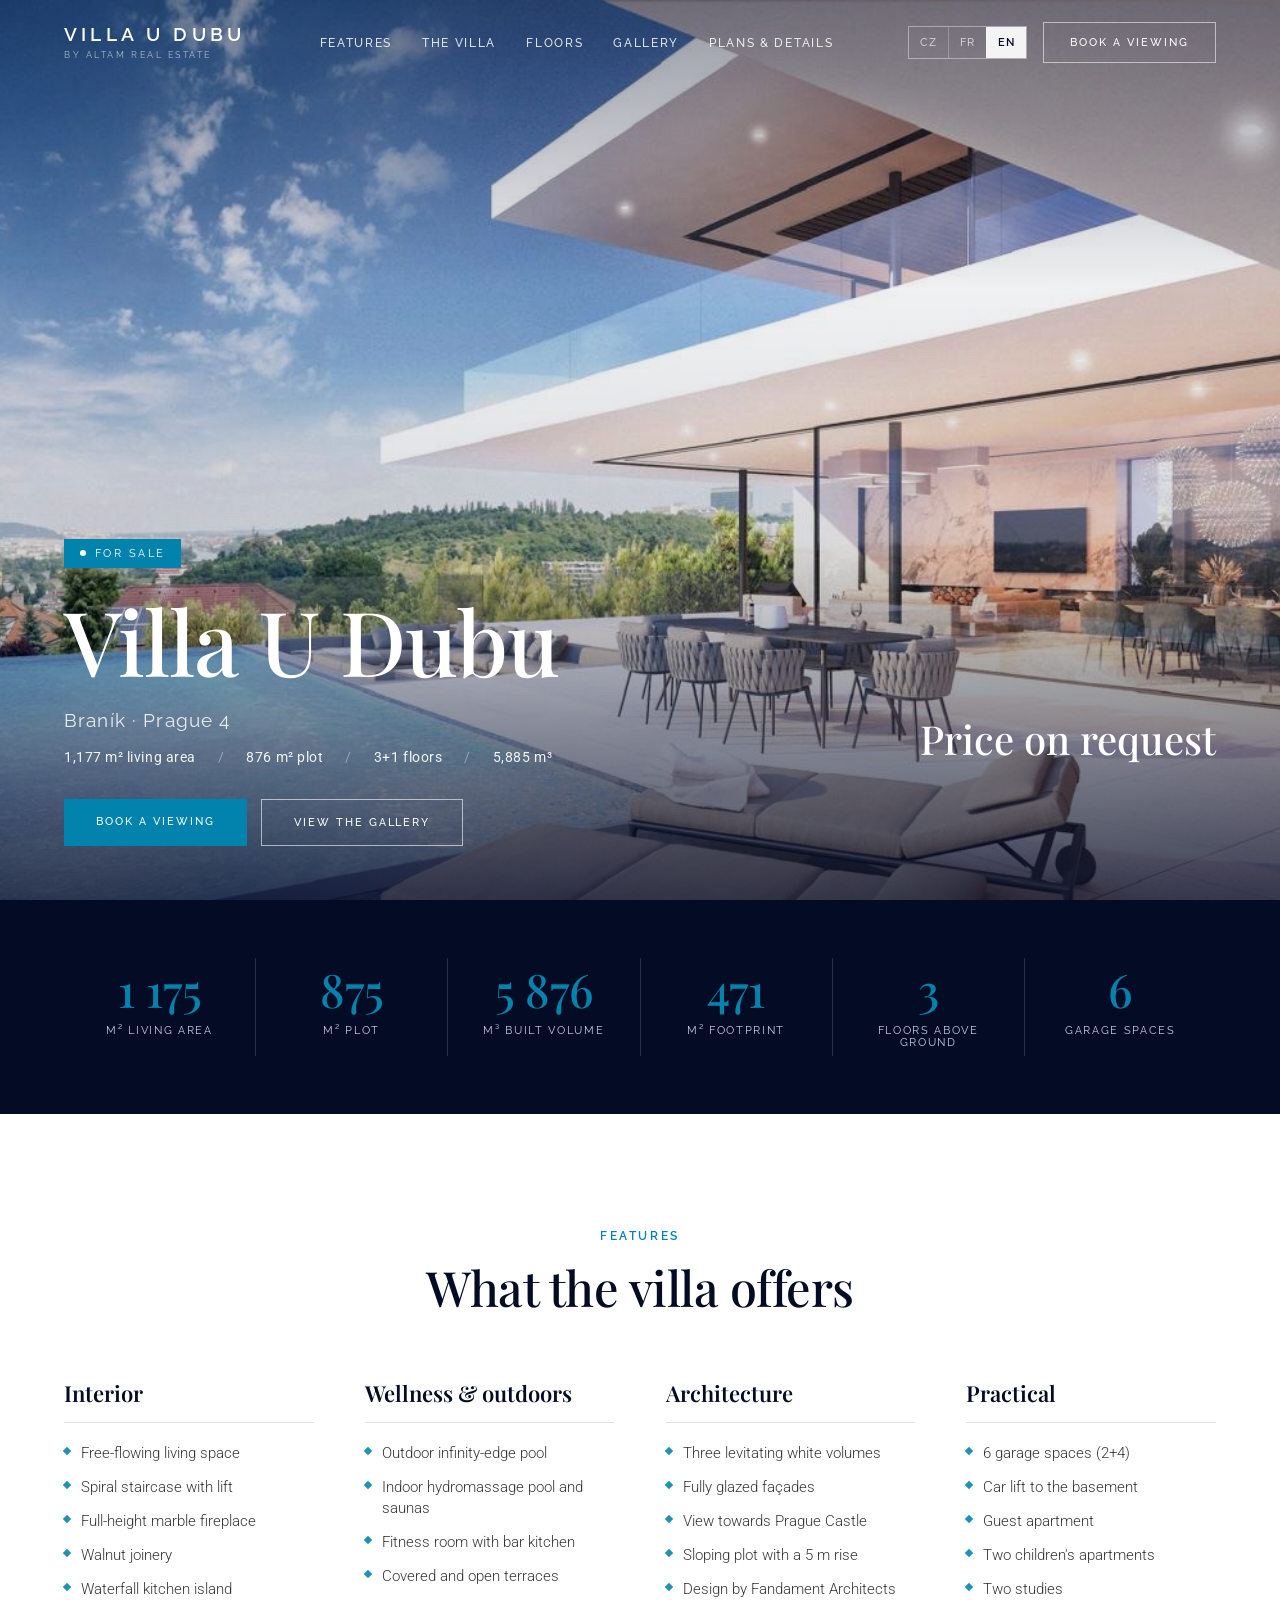
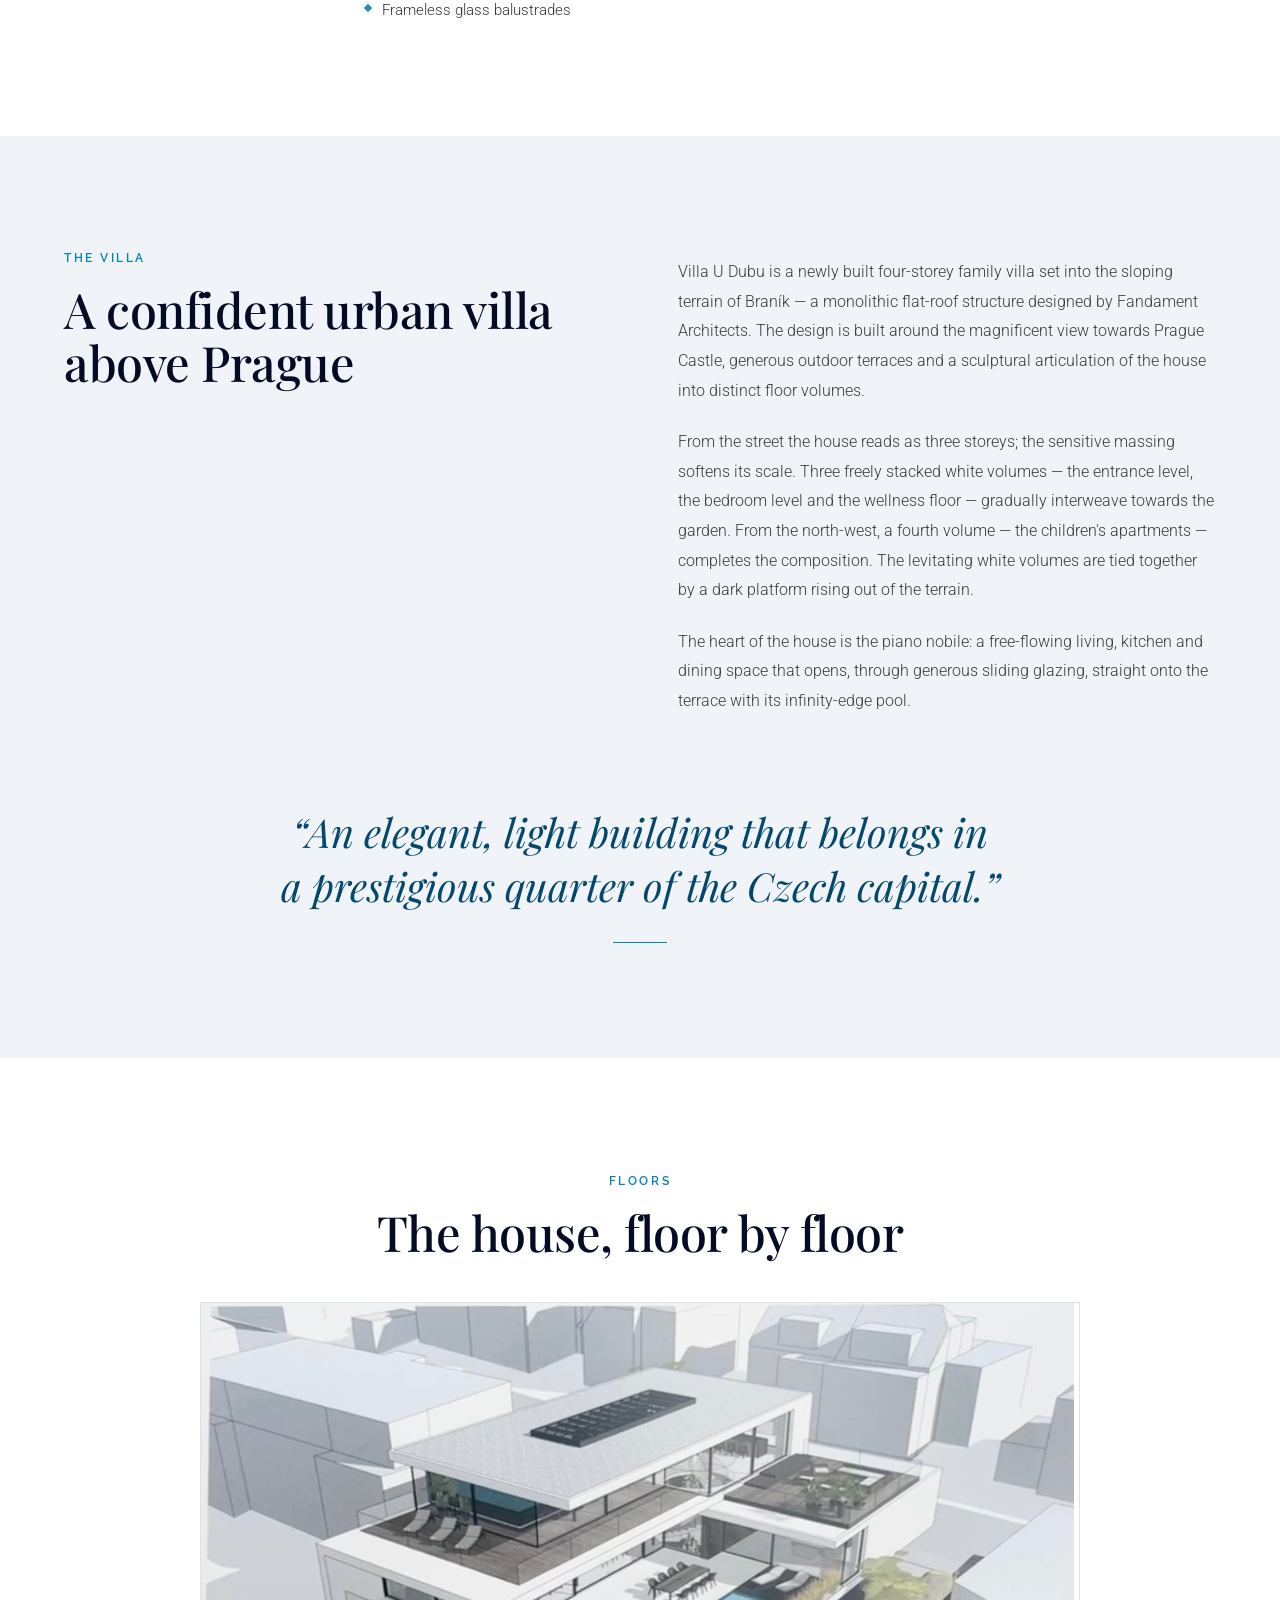
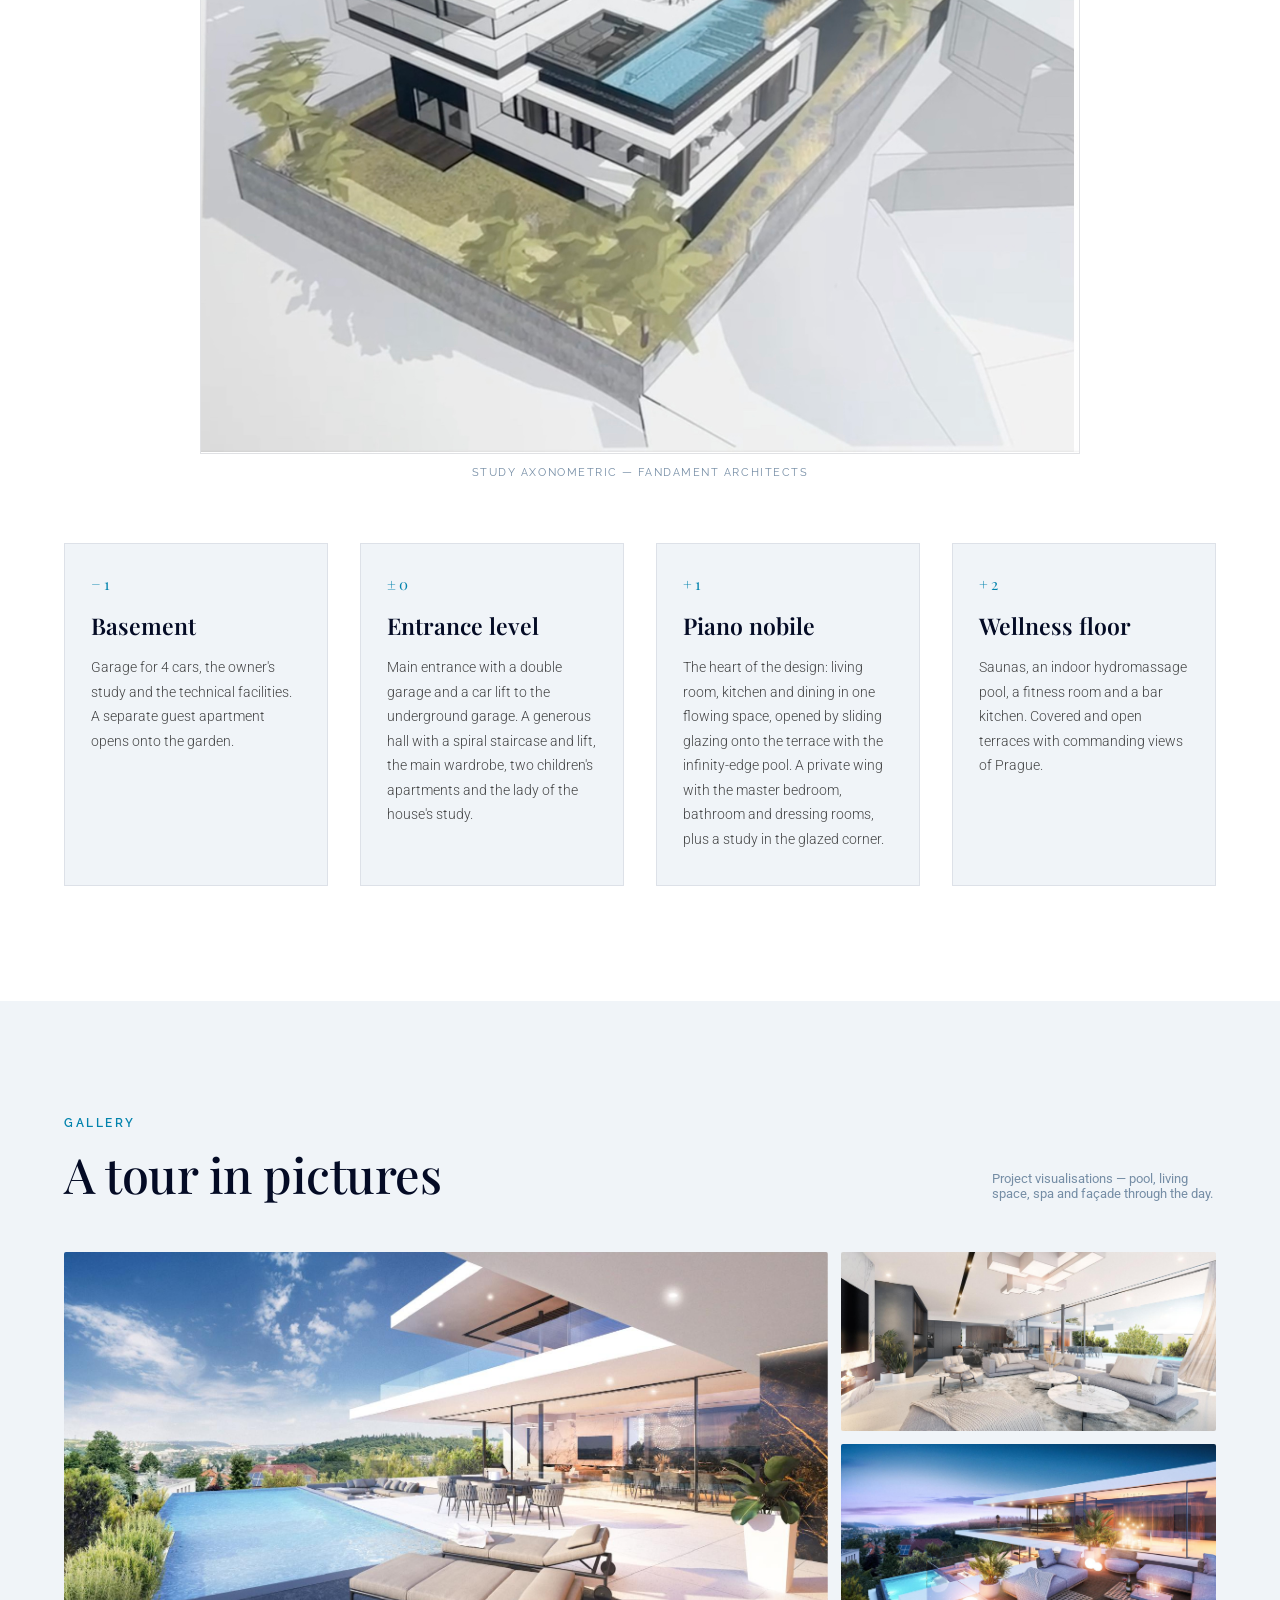
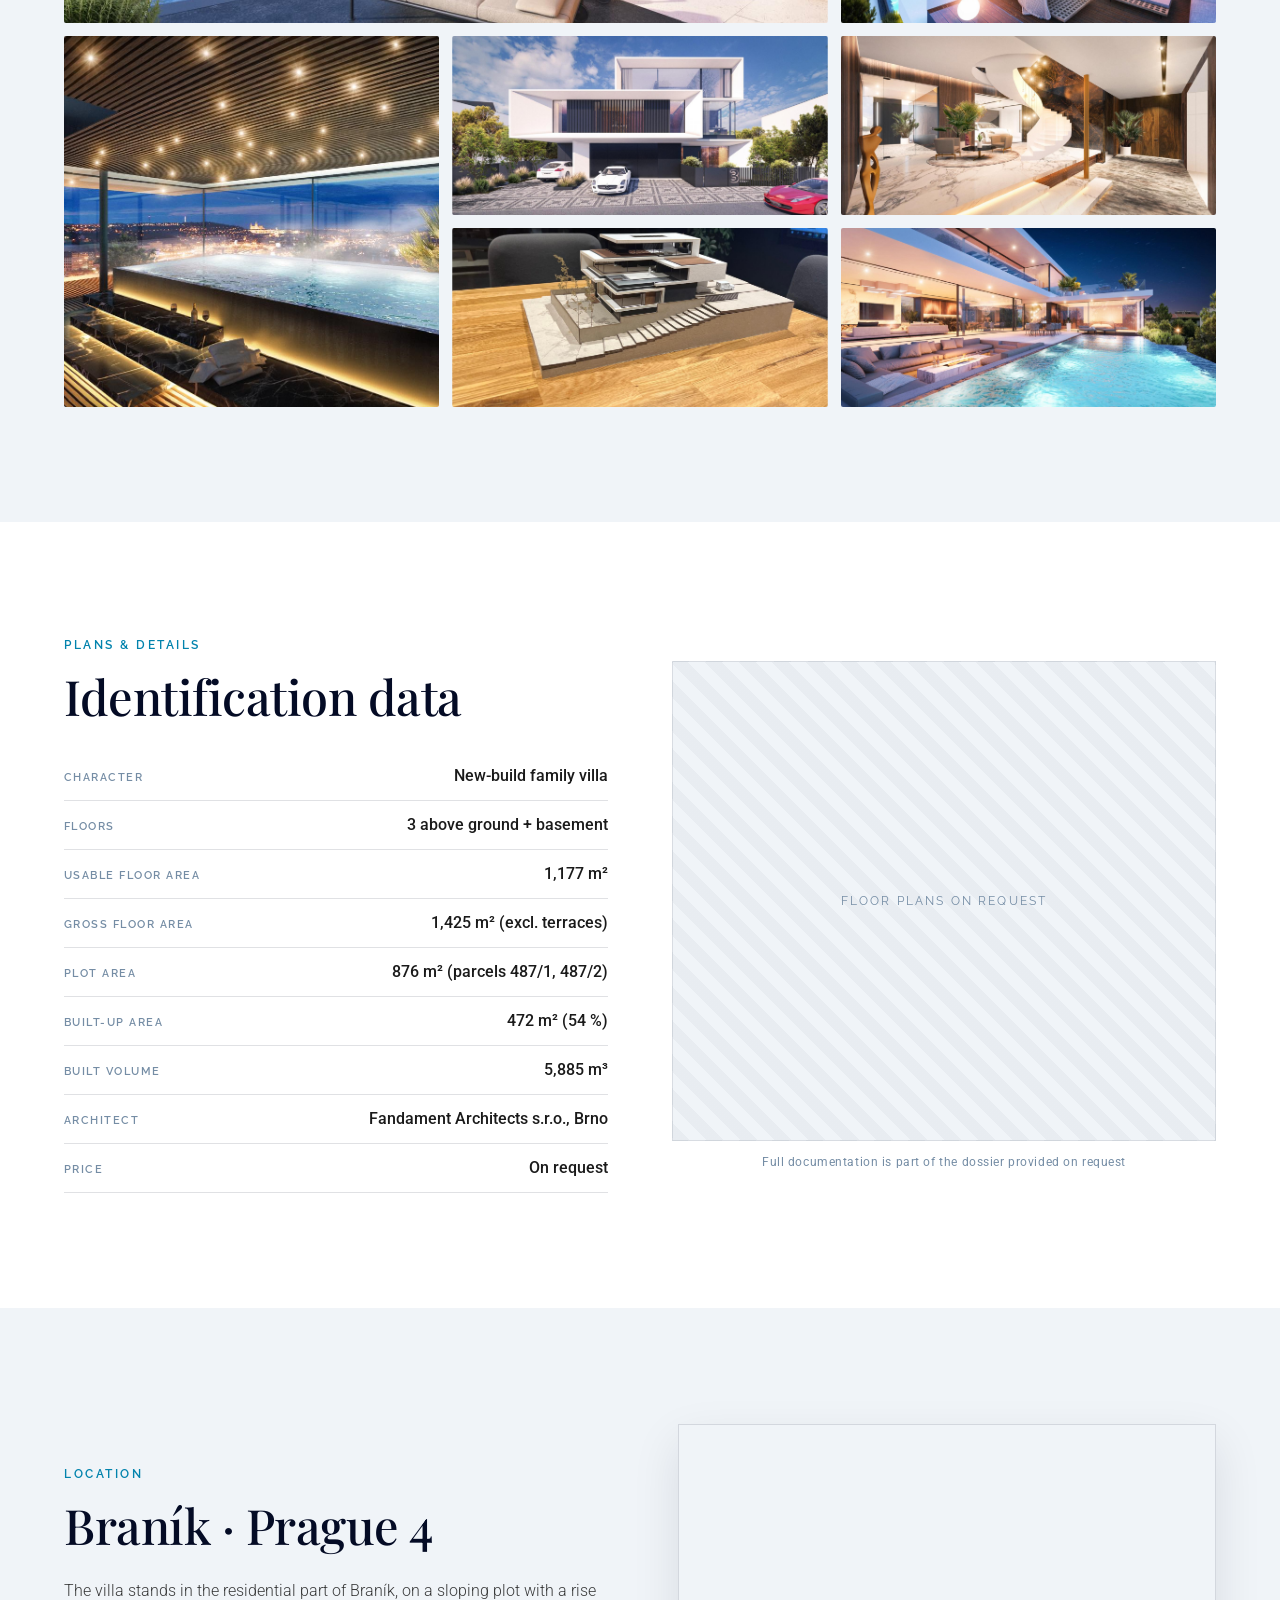
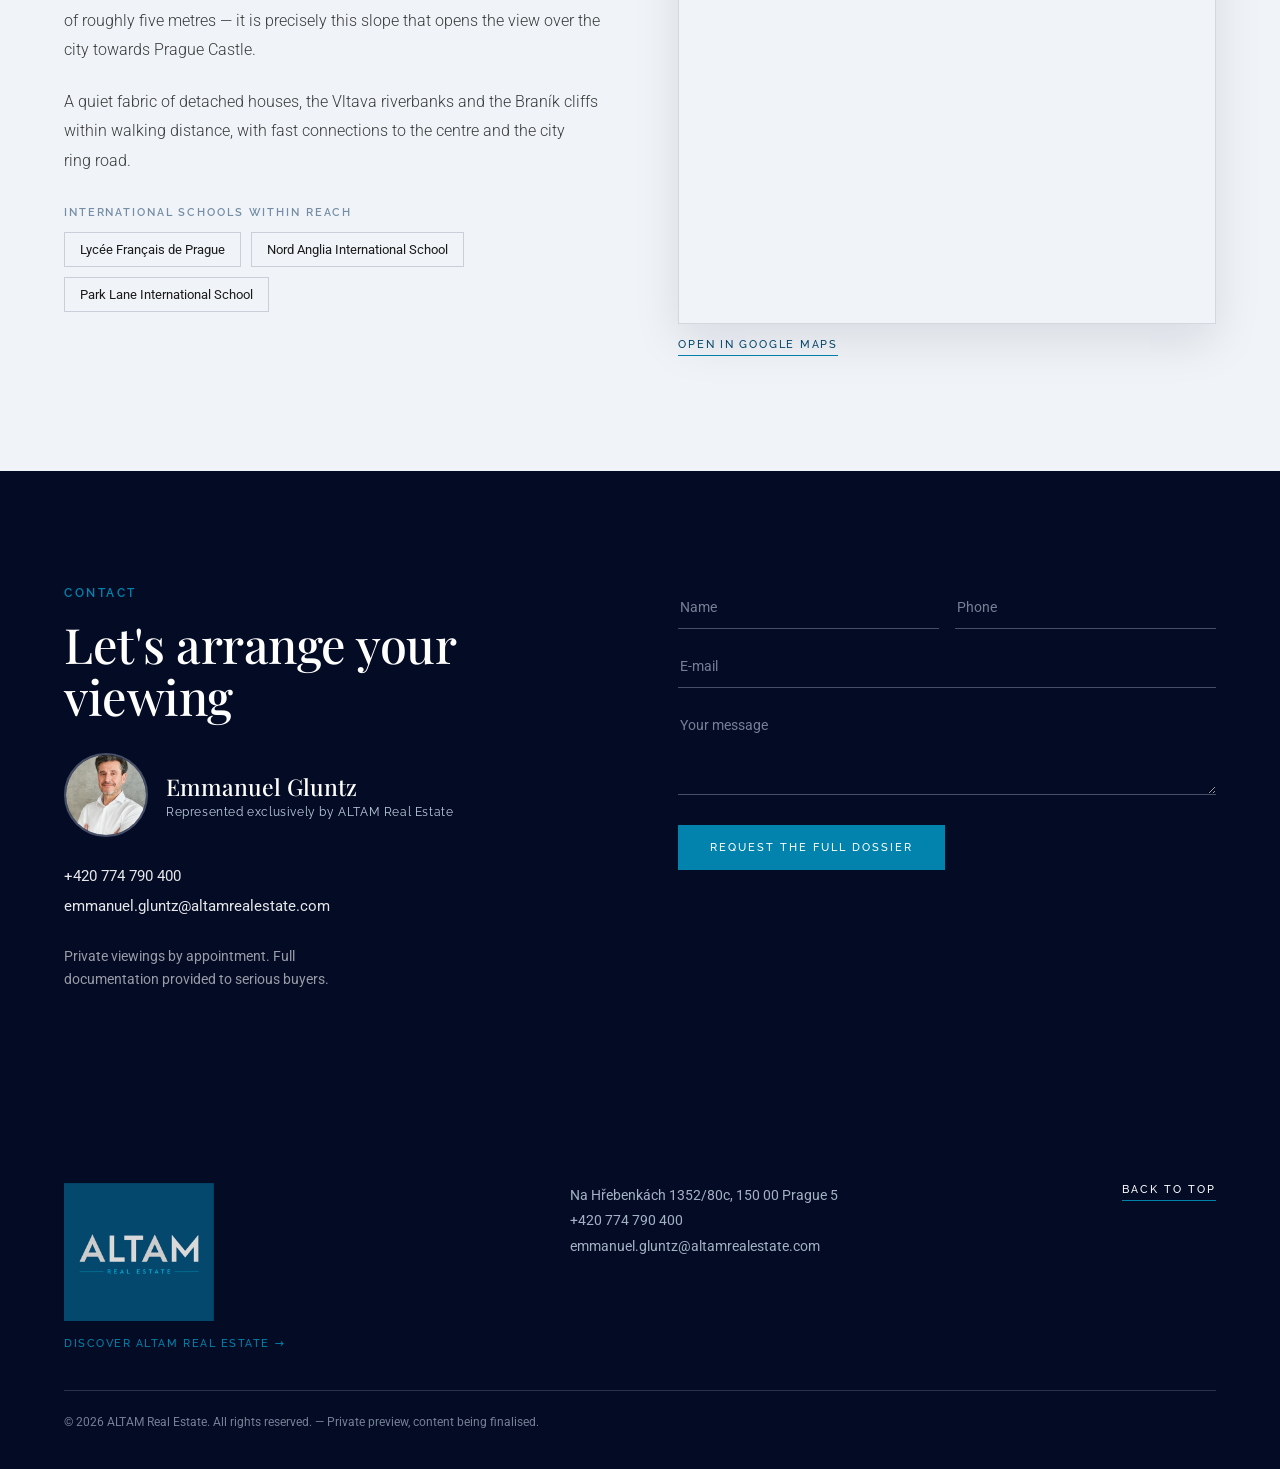
==== commit 9f46949d: "Rebrand to ALTAM Real Estate: brand palette+fonts (Playfair/Raleway/Roboto, #040B25/#0283AD), new se" ====
--- a/index.html
+++ b/index.html
@@ -3,26 +3,27 @@
 <head>
 <meta charset="utf-8">
 <meta name="viewport" content="width=device-width, initial-scale=1">
-<title data-i18n="meta.title">Villa U Dubu — Prague 4 · Braník | ALTAM</title>
-<meta name="description" data-i18n-content="meta.desc" content="Villa U Dubu — villa d'architecte neuve à Braník. Trois volumes blancs face au Château de Prague. Fandament Architects. En exclusivité chez ALTAM.">
+<title data-i18n="meta.title">Villa U Dubu — Prague 4 · Braník | ALTAM Real Estate</title>
+<meta name="description" data-i18n-content="meta.desc" content="Villa U Dubu — villa d'architecte neuve à Braník. Trois volumes blancs face au Château de Prague. Fandament Architects. En exclusivité chez ALTAM Real Estate.">
 <link rel="preconnect" href="https://fonts.googleapis.com">
 <link rel="preconnect" href="https://fonts.gstatic.com" crossorigin>
-<link href="https://fonts.googleapis.com/css2?family=Cormorant+Garamond:ital,wght@0,400;0,500;0,600;1,400&family=Tenor+Sans&family=Inter:wght@300;400;500;600&display=swap" rel="stylesheet">
+<link href="https://fonts.googleapis.com/css2?family=Playfair+Display:ital,wght@0,400;0,500;0,600;1,400&family=Raleway:wght@400;500;600&family=Roboto:wght@300;400;500&display=swap" rel="stylesheet">
 <link rel="stylesheet" href="styles.css">
-<noscript><style>.reveal,.reveal-img{opacity:1;transform:none;clip-path:none}.concept-scroll{height:auto}.concept-sticky{position:static;height:auto;padding:80px 24px}.bs-vol,.bs-platform,.bs-lbl,.bs-pool{opacity:1!important;transform:none!important}[data-count]{visibility:visible}</style></noscript>
+<noscript><style>.reveal,.reveal-img{opacity:1;transform:none;clip-path:none}[data-count]{visibility:visible}</style></noscript>
 <script src="i18n.js" defer></script>
 <script src="app.js" defer></script>
 </head>
-<body data-theme="nuit" id="top">
+<body id="top">
 
   <!-- ============ HEADER ============ -->
   <header class="site-header">
-    <div class="brand"><b>VILLA U DUBU</b><small data-i18n="brand.sub">en exclusivité par ALTAM</small></div>
+    <div class="brand"><b>VILLA U DUBU</b><small data-i18n="brand.sub">par ALTAM Real Estate</small></div>
     <nav class="main-nav">
+      <a href="#prestations" data-i18n="nav.prestations">Prestations</a>
       <a href="#bien" data-i18n="nav.bien">Le bien</a>
-      <a href="#concept" data-i18n="nav.concept">Concept</a>
+      <a href="#niveaux" data-i18n="nav.niveaux">Niveaux</a>
       <a href="#galerie" data-i18n="nav.galerie">Galerie</a>
-      <a href="#quartier" data-i18n="nav.quartier">Quartier</a>
+      <a href="#details" data-i18n="nav.details">Plans &amp; détails</a>
     </nav>
     <div class="header-right">
       <div class="lang-switch" role="group" aria-label="Language">
@@ -34,9 +35,9 @@
     </div>
   </header>
 
-  <!-- ============ HERO ============ -->
+  <!-- ============ LANDING / HERO ============ -->
   <section class="hero">
-    <img class="hero-img" src="images/pool-night.jpg" alt="Villa U Dubu">
+    <img class="hero-img" src="images/hero.jpg" alt="Villa U Dubu — terrasse et bassin à débordement, vue sur Prague">
     <div class="hero-scrim"></div>
     <div class="hero-content">
       <div class="status-badge"><span class="dot"></span><span data-i18n="hero.badge">À vendre</span></div>
@@ -75,97 +76,8 @@
     </div>
   </section>
 
-  <!-- ============ LE BIEN ============ -->
-  <section id="bien" class="section light">
-    <div class="inner two-col reveal">
-      <div>
-        <p class="eyebrow" data-i18n="bien.eyebrow">Le bien</p>
-        <h2 class="title" data-i18n="bien.title">Une villa urbaine assurée, au-dessus de Prague</h2>
-      </div>
-      <div style="padding-top:6px;">
-        <p class="lede" data-i18n="bien.p1"></p>
-        <p class="lede" data-i18n="bien.p2"></p>
-        <p class="lede" style="margin-bottom:0;" data-i18n="bien.p3"></p>
-      </div>
-    </div>
-    <div class="quote reveal">
-      <p data-i18n="bien.quote">« Une construction élégante et légère, à sa place dans un quartier prestigieux de la métropole tchèque. »</p>
-      <div class="rule"></div>
-    </div>
-  </section>
-
-  <!-- ============ CONCEPT — LA VILLA SE CONSTRUIT ============ -->
-  <section id="concept" class="concept-scroll">
-    <div class="concept-sticky">
-      <div class="concept-head">
-        <p class="eyebrow" data-i18n="concept.eyebrow">Concept</p>
-        <h2 class="title" data-i18n="concept.title">Une maison qui se construit sous vos yeux</h2>
-        <p class="concept-intro" data-i18n="concept.intro">Continuez à faire défiler — la villa s'assemble telle que l'architecte l'a pensée : strate par strate.</p>
-      </div>
-      <div class="build-scene" aria-hidden="true">
-        <div class="bs-terrain"></div>
-        <div class="bs-platform" data-stage="0"></div>
-        <div class="bs-vol bs-v1" data-stage="1"><div class="glass"></div></div>
-        <div class="bs-vol bs-v4" data-stage="1" data-enter="-90,-50"><div class="glass"></div></div>
-        <div class="bs-vol bs-v2" data-stage="2"><div class="glass"></div></div>
-        <div class="bs-pool" data-stage="2"></div>
-        <div class="bs-vol bs-v3" data-stage="3"><div class="glass"></div></div>
-        <span class="bs-lbl bs-lbl-base" data-stage="0" data-i18n="concept.base">Plateforme</span>
-        <span class="bs-lbl bs-lbl-1" data-stage="1" data-i18n="concept.v1">Niveau d'entrée</span>
-        <span class="bs-lbl bs-lbl-4" data-stage="1" data-i18n="concept.v4">Appartements des enfants</span>
-        <span class="bs-lbl bs-lbl-2" data-stage="2" data-i18n="concept.v2">Piano nobile</span>
-        <span class="bs-lbl bs-lbl-3" data-stage="3" data-i18n="concept.v3">Wellness</span>
-      </div>
-      <p class="concept-caption" id="concept-caption"></p>
-      <div class="concept-progress" aria-hidden="true"><i></i><i></i><i></i><i></i></div>
-    </div>
-  </section>
-
-  <!-- ============ FLOORS ============ -->
-  <section id="niveaux" class="section alt">
-    <div class="inner-wide">
-      <div class="floors-head reveal">
-        <p class="eyebrow" data-i18n="floors.eyebrow">Niveaux</p>
-        <h2 class="title" data-i18n="floors.title">La maison, niveau par niveau</h2>
-      </div>
-      <figure class="axo reveal-img">
-        <img src="images/aerial.jpg" alt="Axonométrie de l'étude — Villa U Dubu">
-        <figcaption data-i18n="axo.cap">Axonométrie de l'étude — Fandament Architects</figcaption>
-      </figure>
-      <div class="floors-grid">
-        <div class="floor-card reveal"><div class="lvl">−1</div><h3 data-i18n="floors.f0.n">Sous-sol</h3><p data-i18n="floors.f0.d"></p></div>
-        <div class="floor-card reveal"><div class="lvl">±0</div><h3 data-i18n="floors.f1.n">Niveau d'entrée</h3><p data-i18n="floors.f1.d"></p></div>
-        <div class="floor-card reveal"><div class="lvl">+1</div><h3 data-i18n="floors.f2.n">Piano nobile</h3><p data-i18n="floors.f2.d"></p></div>
-        <div class="floor-card reveal"><div class="lvl">+2</div><h3 data-i18n="floors.f3.n">Étage wellness</h3><p data-i18n="floors.f3.d"></p></div>
-      </div>
-    </div>
-  </section>
-
-  <!-- ============ GALLERY ============ -->
-  <section id="galerie" class="section light">
-    <div class="inner-wide">
-      <div class="gal-head reveal">
-        <div>
-          <p class="eyebrow" data-i18n="gal.eyebrow">Galerie</p>
-          <h2 class="title" data-i18n="gal.title">Visite en images</h2>
-        </div>
-        <p class="cap" data-i18n="gal.cap"></p>
-      </div>
-      <div class="gal-grid">
-        <img class="g-4x2 reveal-img" src="images/pool-day.jpg" alt="Piscine et terrasse, vue sur la ville">
-        <img class="g-2x1 reveal-img" src="images/living.jpg" alt="Séjour ouvert">
-        <img class="g-2x1 reveal-img" src="images/terrace-dusk.jpg" alt="Terrasse au crépuscule">
-        <img class="g-2x2 reveal-img" src="images/spa-night.jpg" alt="Spa intérieur, vue skyline">
-        <img class="g-2x1 reveal-img" src="images/facade-day.jpg" alt="Façade de jour">
-        <img class="g-2x1 reveal-img" src="images/entrance.jpg" alt="Hall et escalier">
-        <img class="g-2x1 reveal-img" src="images/model-2.jpg" alt="Maquette — vue d'ensemble">
-        <img class="g-2x1 reveal-img" src="images/model-1.jpg" alt="Maquette — porte-à-faux">
-      </div>
-    </div>
-  </section>
-
   <!-- ============ PRESTATIONS ============ -->
-  <section id="prestations" class="section alt">
+  <section id="prestations" class="section light">
     <div class="inner reveal">
       <div class="prest-head">
         <p class="eyebrow" data-i18n="prest.eyebrow">Prestations</p>
@@ -216,11 +128,73 @@
     </div>
   </section>
 
-  <!-- ============ SPECS ============ -->
+  <!-- ============ LE BIEN ============ -->
+  <section id="bien" class="section alt">
+    <div class="inner two-col reveal">
+      <div>
+        <p class="eyebrow" data-i18n="bien.eyebrow">Le bien</p>
+        <h2 class="title" data-i18n="bien.title">Une villa urbaine assurée, au-dessus de Prague</h2>
+      </div>
+      <div style="padding-top:6px;">
+        <p class="lede" data-i18n="bien.p1"></p>
+        <p class="lede" data-i18n="bien.p2"></p>
+        <p class="lede" style="margin-bottom:0;" data-i18n="bien.p3"></p>
+      </div>
+    </div>
+    <div class="quote reveal">
+      <p data-i18n="bien.quote">« Une construction élégante et légère, à sa place dans un quartier prestigieux de la métropole tchèque. »</p>
+      <div class="rule"></div>
+    </div>
+  </section>
+
+  <!-- ============ NIVEAUX ============ -->
+  <section id="niveaux" class="section light">
+    <div class="inner-wide">
+      <div class="floors-head reveal">
+        <p class="eyebrow" data-i18n="floors.eyebrow">Niveaux</p>
+        <h2 class="title" data-i18n="floors.title">La maison, niveau par niveau</h2>
+      </div>
+      <figure class="axo reveal-img">
+        <img src="images/aerial.jpg" alt="Axonométrie de l'étude — Villa U Dubu">
+        <figcaption data-i18n="axo.cap">Axonométrie de l'étude — Fandament Architects</figcaption>
+      </figure>
+      <div class="floors-grid">
+        <div class="floor-card reveal"><div class="lvl">−1</div><h3 data-i18n="floors.f0.n">Sous-sol</h3><p data-i18n="floors.f0.d"></p></div>
+        <div class="floor-card reveal"><div class="lvl">±0</div><h3 data-i18n="floors.f1.n">Niveau d'entrée</h3><p data-i18n="floors.f1.d"></p></div>
+        <div class="floor-card reveal"><div class="lvl">+1</div><h3 data-i18n="floors.f2.n">Piano nobile</h3><p data-i18n="floors.f2.d"></p></div>
+        <div class="floor-card reveal"><div class="lvl">+2</div><h3 data-i18n="floors.f3.n">Étage wellness</h3><p data-i18n="floors.f3.d"></p></div>
+      </div>
+    </div>
+  </section>
+
+  <!-- ============ GALERIE ============ -->
+  <section id="galerie" class="section alt">
+    <div class="inner-wide">
+      <div class="gal-head reveal">
+        <div>
+          <p class="eyebrow" data-i18n="gal.eyebrow">Galerie</p>
+          <h2 class="title" data-i18n="gal.title">Visite en images</h2>
+        </div>
+        <p class="cap" data-i18n="gal.cap"></p>
+      </div>
+      <div class="gal-grid">
+        <img class="g-4x2 reveal-img" src="images/pool-day.jpg" alt="Piscine et terrasse, vue sur la ville">
+        <img class="g-2x1 reveal-img" src="images/living.jpg" alt="Séjour ouvert">
+        <img class="g-2x1 reveal-img" src="images/terrace-dusk.jpg" alt="Terrasse au crépuscule">
+        <img class="g-2x2 reveal-img" src="images/spa-night.jpg" alt="Spa intérieur, vue skyline">
+        <img class="g-2x1 reveal-img" src="images/facade-day.jpg" alt="Façade de jour">
+        <img class="g-2x1 reveal-img" src="images/entrance.jpg" alt="Hall et escalier">
+        <img class="g-2x1 reveal-img" src="images/model-2.jpg" alt="Maquette — vue d'ensemble">
+        <img class="g-2x1 reveal-img" src="images/pool-night.jpg" alt="Piscine et terrasse au crépuscule">
+      </div>
+    </div>
+  </section>
+
+  <!-- ============ PLANS & DÉTAILS ============ -->
   <section id="details" class="section light">
     <div class="inner specs-wrap reveal">
       <div>
-        <p class="eyebrow" data-i18n="specs.eyebrow">Plan &amp; détails</p>
+        <p class="eyebrow" data-i18n="specs.eyebrow">Plans &amp; détails</p>
         <h2 class="title" style="margin-bottom:30px;" data-i18n="specs.title">Données d'identification</h2>
         <div>
           <div class="spec-row"><span class="k" data-i18n="specs.r1.k"></span><span class="v" data-i18n="specs.r1.v"></span></div>
@@ -279,7 +253,7 @@
           <div class="avatar"><img src="images/agent.jpg" alt="Emmanuel Gluntz"></div>
           <div>
             <p class="n">Emmanuel Gluntz</p>
-            <p class="r" data-i18n="contact.agent.r">Représentée en exclusivité par ALTAM</p>
+            <p class="r" data-i18n="contact.agent.r">Représentée en exclusivité par ALTAM Real Estate</p>
           </div>
         </div>
         <div class="contact-lines">
@@ -303,10 +277,9 @@
   <!-- ============ FOOTER ============ -->
   <footer class="site-footer">
     <div class="footer-top">
-      <a class="brand-link" href="https://www.altam-residential.cz" target="_blank" rel="noopener" aria-label="ALTAM Residential Prague">
-        <div class="mark">ALTAM</div>
-        <p class="tag" data-i18n="footer.tag">Conseil immobilier d'exception</p>
-        <p class="visit" data-i18n="footer.visit">Découvrir ALTAM Residential →</p>
+      <a class="brand-link" href="https://altamresidential.cz" target="_blank" rel="noopener" aria-label="ALTAM Real Estate">
+        <img class="logo" src="images/altam-logo.png" alt="ALTAM Real Estate">
+        <p class="visit" data-i18n="footer.visit">Découvrir ALTAM Real Estate →</p>
       </a>
       <div class="addr">
         <p>Na Hřebenkách 1352/80c, 150 00 Prague 5</p>
@@ -315,15 +288,8 @@
       </div>
       <a href="#top" class="back" data-i18n="footer.back">Retour en haut</a>
     </div>
-    <div class="footer-bottom" data-i18n="footer.copy">© 2026 ALTAM. Tous droits réservés.</div>
+    <div class="footer-bottom" data-i18n="footer.copy">© 2026 ALTAM Real Estate. Tous droits réservés.</div>
   </footer>
-
-  <!-- ============ THEME SWITCHER ============ -->
-  <div class="theme-switch">
-    <span class="lbl" data-i18n="theme.lbl">Thème</span>
-    <button data-set="nuit"><span class="sw"><i style="background:#1a2744;"></i><i style="background:#b8952a;"></i></span>Nuit</button>
-    <button data-set="pierre"><span class="sw"><i style="background:#3d3930;"></i><i style="background:#8a8550;"></i></span>Pierre</button>
-  </div>
 
   <!-- ============ LIGHTBOX ============ -->
   <div class="lightbox" id="lightbox" role="dialog" aria-modal="true">
--- a/styles.css
+++ b/styles.css
@@ -1,32 +1,28 @@
-/* Villa U Dubu — production site v2 */
+/* Villa U Dubu — ALTAM Real Estate brand (2021 guidelines)
+   Palette: #040B25 / #04486D / #758DA5 / #C1CFE1 / #0283AD
+   Fonts:   Playfair Display (display) · Raleway (labels/nav) · Roboto (body) */
 
 * { box-sizing: border-box; margin: 0; padding: 0; }
 html { scroll-behavior: smooth; }
 
 :root {
-  --color-primary: #1a2744;
-  --color-accent: #b8952a;
+  --color-primary: #040B25;
+  --color-primary-mid: #04486D;
+  --color-accent: #0283AD;
+  --color-muted: #758DA5;
+  --color-pale: #C1CFE1;
   --color-bg: #ffffff;
-  --color-bg-alt: #f5f5f3;
+  --color-bg-alt: #f0f4f8;
   --color-text: #1a1a1a;
-  --font-heading: 'Cormorant Garamond', Georgia, serif;
-  --font-body: 'Inter', system-ui, sans-serif;
-}
-[data-theme="nuit"] {
-  --color-primary: #1a2744; --color-accent: #b8952a;
-  --color-bg: #ffffff; --color-bg-alt: #f5f5f3; --color-text: #1a1a1a;
-  --font-heading: 'Cormorant Garamond', Georgia, serif;
-}
-[data-theme="pierre"] {
-  --color-primary: #3d3930; --color-accent: #8a8550;
-  --color-bg: #fbfaf6; --color-bg-alt: #ece7db; --color-text: #2a2620;
-  --font-heading: 'Tenor Sans', Georgia, serif;
+  --font-heading: 'Playfair Display', Georgia, serif;
+  --font-body: 'Roboto', system-ui, sans-serif;
+  --font-label: 'Raleway', system-ui, sans-serif;
 }
 
 body {
   background: var(--color-bg); color: var(--color-text);
   font-family: var(--font-body); -webkit-font-smoothing: antialiased;
-  overflow-x: hidden; transition: background .4s ease, color .4s ease;
+  overflow-x: hidden;
 }
 ::selection { background: var(--color-accent); color: #fff; }
 img { display: block; }
@@ -41,37 +37,35 @@
   transition: background .45s ease, padding .45s ease, box-shadow .45s ease;
 }
 .brand { display: flex; flex-direction: column; line-height: 1; }
-.brand b { font-family: var(--font-heading); font-size: 21px; font-weight: 600; letter-spacing: .2em; color: #fff; white-space: nowrap; }
-.brand small { font-size: 8.5px; letter-spacing: .3em; text-transform: uppercase; color: rgba(255,255,255,.62); margin-top: 7px; }
-.main-nav { display: none; gap: 32px; font-size: 12.5px; letter-spacing: .14em; text-transform: uppercase; }
+.brand b { font-family: var(--font-label); font-size: 19px; font-weight: 600; letter-spacing: .22em; color: #fff; white-space: nowrap; }
+.brand small { font-family: var(--font-label); font-size: 8.5px; letter-spacing: .3em; text-transform: uppercase; color: rgba(255,255,255,.62); margin-top: 7px; }
+.main-nav { display: none; gap: 30px; font-family: var(--font-label); font-size: 12px; font-weight: 500; letter-spacing: .14em; text-transform: uppercase; }
 .main-nav a { color: #fff; text-decoration: none; opacity: .85; transition: opacity .25s; }
 .main-nav a:hover { opacity: 1; }
 .header-right { display: flex; align-items: center; gap: 16px; }
 .header-cta {
   display: none; align-items: center; padding: 13px 26px;
   border: 1px solid rgba(255,255,255,.55); color: #fff;
-  font-size: 11.5px; letter-spacing: .18em; text-transform: uppercase; text-decoration: none;
+  font-family: var(--font-label); font-size: 11px; font-weight: 500; letter-spacing: .18em; text-transform: uppercase; text-decoration: none;
   transition: background .3s, color .3s; white-space: nowrap;
 }
 .header-cta:hover { background: #fff; color: var(--color-primary); }
-@media (min-width: 1100px) { .main-nav { display: flex; } }
+@media (min-width: 1180px) { .main-nav { display: flex; } }
 @media (min-width: 640px) { .header-cta { display: inline-flex; } }
 @media (max-width: 480px) {
   .site-header { padding: 16px 18px; }
-  .brand b { font-size: 16px; letter-spacing: .14em; }
-  .brand small { font-size: 7.5px; letter-spacing: .24em; }
+  .brand b { font-size: 15px; letter-spacing: .16em; }
+  .brand small { font-size: 7.5px; letter-spacing: .22em; }
   .lang-switch button { padding: 8px 9px; font-size: 10.5px; }
   .hero { min-height: 560px; }
   .hero-price { text-align: left; }
-  .theme-switch { padding: 8px 10px; gap: 8px; }
-  .theme-switch .lbl { display: none; }
 }
 
 /* language switcher */
 .lang-switch { display: flex; border: 1px solid rgba(255,255,255,.4); }
 .lang-switch button {
   appearance: none; background: transparent; border: none; cursor: pointer;
-  color: rgba(255,255,255,.65); font-family: inherit; font-size: 11px; letter-spacing: .1em;
+  color: rgba(255,255,255,.65); font-family: var(--font-label); font-size: 11px; font-weight: 500; letter-spacing: .1em;
   padding: 9px 11px; transition: background .25s, color .25s;
 }
 .lang-switch button + button { border-left: 1px solid rgba(255,255,255,.25); }
@@ -81,34 +75,34 @@
 .hero { position: relative; height: 100vh; min-height: 680px; width: 100%; overflow: hidden; }
 .hero-img { position: absolute; top: 0; left: 0; width: 100%; height: 114%; object-fit: cover; will-change: transform; }
 .hero-scrim { position: absolute; inset: 0; pointer-events: none;
-  background: linear-gradient(to bottom, rgba(10,16,30,.34) 0%, rgba(10,16,30,.05) 32%, rgba(10,16,30,.12) 62%, rgba(10,16,30,.74) 100%); }
+  background: linear-gradient(to bottom, rgba(4,11,37,.42) 0%, rgba(4,11,37,.06) 32%, rgba(4,11,37,.14) 62%, rgba(4,11,37,.78) 100%); }
 .hero-content { position: absolute; left: 0; right: 0; bottom: 0; padding: 0 clamp(20px,5vw,64px) clamp(40px,6vh,72px); }
 .status-badge {
   display: inline-flex; align-items: center; gap: 9px; padding: 8px 16px;
-  background: var(--color-accent); color: #fff; font-size: 11px; letter-spacing: .22em;
+  background: var(--color-accent); color: #fff; font-family: var(--font-label); font-size: 11px; letter-spacing: .22em;
   text-transform: uppercase; margin-bottom: 26px; animation: altamFade .8s ease both;
 }
 .status-badge .dot { width: 6px; height: 6px; border-radius: 50%; background: #fff; }
 .hero h1 {
   font-family: var(--font-heading); font-weight: 500; color: #fff;
-  font-size: clamp(46px,7vw,104px); line-height: .98; letter-spacing: -.01em; max-width: 14ch;
+  font-size: clamp(46px,7vw,100px); line-height: 1.02; letter-spacing: -.01em; max-width: 14ch;
   animation: altamFade .9s ease both;
 }
 .hero-meta { display: flex; flex-wrap: wrap; align-items: flex-end; justify-content: space-between; gap: 24px; margin-top: 24px; animation: altamFade 1s ease both; }
-.hero-meta .loc { color: rgba(255,255,255,.85); font-size: clamp(15px,1.6vw,19px); letter-spacing: .04em; }
-.hero-stats { display: flex; flex-wrap: wrap; gap: 22px; margin-top: 18px; color: rgba(255,255,255,.92); font-size: 13.5px; letter-spacing: .05em; }
+.hero-meta .loc { color: rgba(255,255,255,.85); font-family: var(--font-label); font-size: clamp(15px,1.6vw,19px); letter-spacing: .06em; }
+.hero-stats { display: flex; flex-wrap: wrap; gap: 22px; margin-top: 18px; color: rgba(255,255,255,.92); font-size: 13.5px; letter-spacing: .04em; }
 .hero-stats .sep { opacity: .4; }
 .hero-price { text-align: right; }
 .hero-price p { font-family: var(--font-heading); color: #fff; font-size: clamp(28px,3.2vw,40px); font-weight: 500; }
 .hero-actions { display: flex; flex-wrap: wrap; gap: 14px; margin-top: 34px; animation: altamFade 1.1s ease both; }
 .btn-solid {
-  padding: 16px 32px; background: var(--color-accent); color: #fff; font-size: 11.5px;
+  padding: 16px 32px; background: var(--color-accent); color: #fff; font-family: var(--font-label); font-size: 11px; font-weight: 500;
   letter-spacing: .18em; text-transform: uppercase; text-decoration: none;
-  transition: transform .25s, filter .25s; border: none; cursor: pointer; font-family: inherit;
-}
-.btn-solid:hover { filter: brightness(1.08); transform: translateY(-2px); }
+  transition: transform .25s, filter .25s; border: none; cursor: pointer;
+}
+.btn-solid:hover { filter: brightness(1.1); transform: translateY(-2px); }
 .btn-ghost {
-  padding: 16px 32px; border: 1px solid rgba(255,255,255,.6); color: #fff; font-size: 11.5px;
+  padding: 16px 32px; border: 1px solid rgba(255,255,255,.6); color: #fff; font-family: var(--font-label); font-size: 11px; font-weight: 500;
   letter-spacing: .18em; text-transform: uppercase; text-decoration: none; transition: background .3s, color .3s;
 }
 .btn-ghost:hover { background: #fff; color: var(--color-primary); }
@@ -123,117 +117,49 @@
 .section.dark { background: var(--color-primary); color: #fff; }
 .inner { max-width: 1180px; margin: 0 auto; }
 .inner-wide { max-width: 1320px; margin: 0 auto; }
-.eyebrow { font-size: 11.5px; letter-spacing: .22em; text-transform: uppercase; color: var(--color-accent); margin-bottom: 18px; }
-h2.title { font-family: var(--font-heading); font-weight: 500; font-size: clamp(32px,4vw,54px); line-height: 1.04; letter-spacing: -.01em; }
-.lede { font-size: 16px; line-height: 1.85; opacity: .82; margin-bottom: 22px; text-wrap: pretty; }
+.eyebrow { font-family: var(--font-label); font-size: 11.5px; font-weight: 600; letter-spacing: .22em; text-transform: uppercase; color: var(--color-accent); margin-bottom: 18px; }
+h2.title { font-family: var(--font-heading); font-weight: 500; font-size: clamp(30px,3.8vw,50px); line-height: 1.08; letter-spacing: -.01em; color: var(--color-primary); }
+.dark h2.title { color: #fff; }
+.lede { font-size: 16px; line-height: 1.85; opacity: .85; margin-bottom: 22px; text-wrap: pretty; font-weight: 300; }
 .dark .lede { color: rgba(255,255,255,.72); opacity: 1; }
 
 /* key facts */
 .facts { background: var(--color-primary); color: #fff; padding: clamp(38px,5vw,58px) clamp(20px,5vw,64px); }
 .facts-grid {
   max-width: 1280px; margin: 0 auto; display: grid;
-  grid-template-columns: repeat(auto-fit, minmax(150px,1fr)); gap: 1px; background: rgba(255,255,255,.12);
+  grid-template-columns: repeat(auto-fit, minmax(150px,1fr)); gap: 1px; background: rgba(193,207,225,.18);
 }
 .fact { background: var(--color-primary); padding: 8px clamp(14px,2vw,28px); text-align: center; }
 .fact .v { font-family: var(--font-heading); font-size: clamp(34px,3.6vw,46px); font-weight: 500; line-height: 1; color: var(--color-accent); font-variant-numeric: tabular-nums; }
-.fact .l { font-size: 11px; letter-spacing: .16em; text-transform: uppercase; color: rgba(255,255,255,.7); margin-top: 12px; }
+.fact .l { font-family: var(--font-label); font-size: 10.5px; letter-spacing: .16em; text-transform: uppercase; color: var(--color-pale); margin-top: 12px; }
 
 /* le bien */
 .two-col { display: grid; grid-template-columns: repeat(auto-fit, minmax(280px,1fr)); gap: clamp(40px,6vw,90px); align-items: start; }
 .quote { max-width: 1000px; margin: clamp(50px,7vw,96px) auto 0; text-align: center; }
-.quote p { font-family: var(--font-heading); font-style: italic; font-weight: 400; font-size: clamp(26px,3.4vw,42px); line-height: 1.32; color: var(--color-primary); text-wrap: balance; }
+.quote p { font-family: var(--font-heading); font-style: italic; font-weight: 400; font-size: clamp(24px,3.2vw,40px); line-height: 1.34; color: var(--color-primary-mid); text-wrap: balance; }
 .quote .rule { width: 54px; height: 1px; background: var(--color-accent); margin: 30px auto 0; }
 
-/* ---------- concept build scene ---------- */
-.concept-scroll { position: relative; height: 380vh; background: var(--color-primary); }
-.concept-sticky { position: sticky; top: 0; height: 100vh; overflow: hidden; display: flex; flex-direction: column; align-items: center; justify-content: center; padding: 0 clamp(20px,5vw,64px); color: #fff; }
-.concept-head { text-align: center; margin-bottom: clamp(18px,3vh,34px); }
-.concept-head .title { color: #fff; }
-.concept-intro { margin-top: 12px; font-size: 13.5px; letter-spacing: .04em; color: rgba(255,255,255,.55); }
-
-.build-scene { position: relative; width: min(680px, 88vw); aspect-ratio: 16/9.5; }
-/* terrain */
-.bs-terrain { position: absolute; left: -6%; right: -6%; bottom: 0; height: 12%;
-  background: linear-gradient(to top, rgba(255,255,255,.10), rgba(255,255,255,.03)); border-top: 1px solid rgba(255,255,255,.22);
-  transform: skewY(-1.6deg); transform-origin: left bottom; }
-/* platform (dark, grows from terrain) */
-.bs-platform { position: absolute; left: 6%; bottom: 10%; width: 74%; height: 15%;
-  background: #10131a; border: 1px solid rgba(255,255,255,.14); }
-/* volumes */
-.bs-vol { position: absolute; background: #f4f2ec; border: 1px solid rgba(0,0,0,.18);
-  box-shadow: 0 18px 44px rgba(0,0,0,.42); }
-.bs-v1 { left: 10%; bottom: 24.5%; width: 62%; height: 17%; }
-.bs-v2 { left: 17%; bottom: 41%;  width: 72%; height: 17%; }
-.bs-v3 { left: 6%;  bottom: 57.5%; width: 56%; height: 15%; }
-/* fourth volume — children's apartments (dark, NW side) */
-.bs-v4 { left: -4%; bottom: 24.5%; width: 13%; height: 14%; background: #23262f; border-color: rgba(255,255,255,.16); }
-.bs-v4 .glass { background: linear-gradient(90deg, rgba(240,205,110,.14) 0 44%, rgba(0,0,0,.3) 44% 56%, rgba(240,205,110,.14) 56% 100%); }
-.build-scene.lit .bs-v4 .glass { background: linear-gradient(90deg, rgba(240,205,110,.6) 0 44%, rgba(0,0,0,.3) 44% 56%, rgba(240,205,110,.6) 56% 100%); box-shadow: 0 0 22px rgba(240,205,110,.25); }
-/* glazing bands inside volumes */
-.bs-vol .glass { position: absolute; left: 6%; right: 6%; top: 24%; bottom: 24%;
-  background: linear-gradient(90deg, rgba(26,39,68,.32) 0 30%, rgba(26,39,68,.18) 30% 32%, rgba(26,39,68,.32) 32% 62%, rgba(26,39,68,.18) 62% 64%, rgba(26,39,68,.32) 64% 100%);
-  transition: box-shadow .6s ease, background .6s ease; }
-.build-scene.lit .bs-vol .glass {
-  background: linear-gradient(90deg, rgba(240,205,110,.85) 0 30%, rgba(190,150,60,.5) 30% 32%, rgba(240,205,110,.85) 32% 62%, rgba(190,150,60,.5) 62% 64%, rgba(240,205,110,.85) 64% 100%);
-  box-shadow: 0 0 34px rgba(240,205,110,.35);
-}
-/* pool on the v2 terrace (sits on top of v1's roof, right of v2) */
-.bs-pool { position: absolute; left: 62%; bottom: 41.6%; width: 24%; height: 3.2%;
-  background: linear-gradient(90deg, #2e6f8f, #57a7c4); box-shadow: 0 0 18px rgba(87,167,196,.45);
-  transform-origin: left center; }
-/* once complete, the volumes levitate gently — echoes "bílé levitující hmoty" */
-@keyframes bsFloat { from { transform: translateY(0); } to { transform: translateY(-6px); } }
-.build-scene.lit .bs-vol, .build-scene.lit .bs-pool { animation: bsFloat 4.5s ease-in-out infinite alternate; }
-.build-scene.lit .bs-v4 { animation-delay: .5s; }
-.build-scene.lit .bs-v2 { animation-delay: .9s; }
-.build-scene.lit .bs-v3 { animation-delay: 1.7s; }
-@media (prefers-reduced-motion: reduce) { .build-scene.lit .bs-vol, .build-scene.lit .bs-pool { animation: none; } }
-/* labels */
-.bs-lbl { position: absolute; font-size: 10.5px; letter-spacing: .18em; text-transform: uppercase;
-  color: rgba(255,255,255,.75); white-space: nowrap; display: flex; align-items: center; gap: 10px; }
-.bs-lbl::before { content: ""; width: 34px; height: 1px; background: var(--color-accent); }
-.bs-lbl-base { left: 82.5%; bottom: 14%; }
-.bs-lbl-1 { left: 74.5%; bottom: 31%; }
-.bs-lbl-2 { left: 91%; bottom: 47.5%; }
-.bs-lbl-3 { left: 64.5%; bottom: 63.5%; }
-.bs-lbl-4 { left: -4%; bottom: 20%; }
-@media (max-width: 720px) { .bs-lbl { display: none; } .build-scene { width: 94vw; aspect-ratio: 16/11; } }
-@media (max-height: 720px) {
-  .concept-head { margin-bottom: 10px; }
-  .concept-head .title { font-size: clamp(24px,3vw,36px); }
-  .concept-intro { display: none; }
-  .concept-caption { margin-top: 14px; min-height: 2.4em; font-size: 15px; }
-}
-/* caption */
-.concept-caption { margin-top: clamp(20px,3.4vh,38px); min-height: 3em; max-width: 52ch; text-align: center;
-  font-family: var(--font-heading); font-size: clamp(17px,2.2vw,23px); font-style: italic; color: rgba(255,255,255,.88);
-  transition: opacity .4s ease; }
-/* progress dots */
-.concept-progress { display: flex; gap: 10px; margin-top: 18px; }
-.concept-progress i { width: 7px; height: 7px; border-radius: 50%; background: rgba(255,255,255,.25); transition: background .3s, transform .3s; }
-.concept-progress i.on { background: var(--color-accent); transform: scale(1.25); }
-
-/* ---------- floors ---------- */
+/* ---------- niveaux ---------- */
 .floors-head { text-align: center; margin-bottom: clamp(28px,3.4vw,44px); }
 .axo { max-width: 880px; margin: 0 auto clamp(40px,5vw,68px); }
-.axo img { width: 100%; height: auto; border: 1px solid rgba(0,0,0,.1); background: #fff; }
-.axo figcaption { margin-top: 12px; text-align: center; font-size: 11.5px; letter-spacing: .14em; text-transform: uppercase; opacity: .5; }
+.axo img { width: 100%; height: auto; border: 1px solid rgba(4,11,37,.12); background: #fff; }
+.axo figcaption { font-family: var(--font-label); margin-top: 12px; text-align: center; font-size: 11px; letter-spacing: .14em; text-transform: uppercase; color: var(--color-muted); }
 .floors-grid { display: grid; grid-template-columns: repeat(auto-fit, minmax(250px,1fr)); gap: clamp(20px,2.6vw,32px); }
-.floor-card { background: var(--color-bg); border: 1px solid rgba(0,0,0,.09); padding: 30px 26px 34px; position: relative; transition: transform .3s ease, box-shadow .3s ease; }
-.floor-card:hover { transform: translateY(-5px); box-shadow: 0 22px 48px rgba(20,24,40,.13); }
+.floor-card { background: var(--color-bg-alt); border: 1px solid rgba(4,11,37,.08); padding: 30px 26px 34px; position: relative; transition: transform .3s ease, box-shadow .3s ease; }
+.floor-card:hover { transform: translateY(-5px); box-shadow: 0 22px 48px rgba(4,11,37,.13); }
 .floor-card .lvl { font-family: var(--font-heading); font-size: 15px; letter-spacing: .22em; color: var(--color-accent); margin-bottom: 16px; }
-.floor-card h3 { font-family: var(--font-heading); font-size: 24px; font-weight: 600; margin-bottom: 14px; }
-.floor-card p { font-size: 14px; line-height: 1.75; opacity: .8; }
+.floor-card h3 { font-family: var(--font-heading); font-size: 23px; font-weight: 600; margin-bottom: 14px; color: var(--color-primary); }
+.floor-card p { font-size: 14px; line-height: 1.75; opacity: .8; font-weight: 300; }
 .floor-card::after { content: ""; position: absolute; left: 26px; right: 26px; bottom: 0; height: 2px; background: var(--color-accent); transform: scaleX(0); transform-origin: left; transition: transform .45s cubic-bezier(.22,.61,.18,1); }
 .floor-card:hover::after { transform: scaleX(1); }
 
-/* gallery */
+/* galerie */
 .gal-head { display: flex; flex-wrap: wrap; align-items: flex-end; justify-content: space-between; gap: 18px; margin-bottom: clamp(32px,4vw,52px); }
-.gal-head .cap { font-size: 13px; opacity: .55; max-width: 32ch; }
+.gal-head .cap { font-size: 13px; color: var(--color-muted); max-width: 32ch; }
 .gal-grid { display: grid; grid-template-columns: repeat(6,1fr); grid-auto-rows: clamp(118px,14vw,196px); gap: clamp(8px,1vw,16px); }
 .gal-grid img { width: 100%; height: 100%; object-fit: cover; border-radius: 2px; cursor: zoom-in;
   transition: transform 1.05s cubic-bezier(.22,.61,.18,1), box-shadow .55s; }
-.gal-grid img:hover { transform: scale(1.03); box-shadow: 0 26px 60px rgba(20,24,40,.22); }
+.gal-grid img:hover { transform: scale(1.03); box-shadow: 0 26px 60px rgba(4,11,37,.22); }
 .g-4x2 { grid-column: span 4; grid-row: span 2; }
 .g-2x1 { grid-column: span 2; grid-row: span 1; }
 .g-2x2 { grid-column: span 2; grid-row: span 2; }
@@ -242,7 +168,7 @@
   .g-4x2, .g-2x1, .g-2x2 { grid-column: span 1; grid-row: span 1; }
 }
 /* lightbox */
-.lightbox { position: fixed; inset: 0; z-index: 90; background: rgba(8,11,20,.93); display: none; align-items: center; justify-content: center; padding: 4vmin; }
+.lightbox { position: fixed; inset: 0; z-index: 90; background: rgba(4,11,37,.94); display: none; align-items: center; justify-content: center; padding: 4vmin; }
 .lightbox.open { display: flex; }
 .lightbox img { max-width: 92vw; max-height: 88vh; object-fit: contain; box-shadow: 0 30px 90px rgba(0,0,0,.6); }
 .lightbox .lb-close, .lightbox .lb-prev, .lightbox .lb-next {
@@ -257,79 +183,66 @@
 /* prestations */
 .prest-head { text-align: center; margin-bottom: clamp(40px,5vw,68px); }
 .prest-grid { display: grid; grid-template-columns: repeat(auto-fit, minmax(230px,1fr)); gap: clamp(28px,4vw,56px); }
-.prest h3 { font-family: var(--font-heading); font-size: 23px; font-weight: 600; margin-bottom: 20px; padding-bottom: 14px; border-bottom: 1px solid rgba(0,0,0,.1); }
+.prest h3 { font-family: var(--font-heading); font-size: 22px; font-weight: 600; margin-bottom: 20px; padding-bottom: 14px; border-bottom: 1px solid rgba(4,11,37,.12); color: var(--color-primary); }
 .prest ul { list-style: none; display: flex; flex-direction: column; gap: 13px; }
-.prest li { display: flex; align-items: flex-start; gap: 11px; font-size: 14.5px; line-height: 1.45; opacity: .85; }
+.prest li { display: flex; align-items: flex-start; gap: 11px; font-size: 14.5px; line-height: 1.45; opacity: .88; font-weight: 300; }
 .prest li .mk { flex: none; margin-top: 5px; width: 6px; height: 6px; transform: rotate(45deg); background: var(--color-accent); }
 
-/* specs */
+/* plans & détails */
 .specs-wrap { display: grid; grid-template-columns: repeat(auto-fit, minmax(290px,1fr)); gap: clamp(36px,5vw,72px); align-items: center; }
-.spec-row { display: flex; align-items: baseline; justify-content: space-between; gap: 20px; padding: 15px 0; border-bottom: 1px solid rgba(0,0,0,.1); }
-.spec-row .k { font-size: 11px; letter-spacing: .14em; text-transform: uppercase; opacity: .55; }
+.spec-row { display: flex; align-items: baseline; justify-content: space-between; gap: 20px; padding: 15px 0; border-bottom: 1px solid rgba(4,11,37,.12); }
+.spec-row .k { font-family: var(--font-label); font-size: 10.5px; font-weight: 600; letter-spacing: .14em; text-transform: uppercase; color: var(--color-muted); }
 .spec-row .v { font-size: 15.5px; font-weight: 500; text-align: right; }
 .plan-ph { width: 100%; height: clamp(320px,42vw,480px); display: flex; align-items: center; justify-content: center;
-  background: repeating-linear-gradient(45deg, rgba(0,0,0,.03) 0 12px, transparent 12px 24px), var(--color-bg);
-  border: 1px solid rgba(0,0,0,.1); }
-.plan-ph span { font-size: 12px; letter-spacing: .18em; text-transform: uppercase; opacity: .5; padding: 0 20px; text-align: center; }
-.plan-cap { font-size: 11.5px; letter-spacing: .05em; opacity: .5; margin-top: 14px; text-align: center; }
+  background: repeating-linear-gradient(45deg, rgba(4,11,37,.03) 0 12px, transparent 12px 24px), var(--color-bg-alt);
+  border: 1px solid rgba(4,11,37,.1); }
+.plan-ph span { font-family: var(--font-label); font-size: 12px; letter-spacing: .18em; text-transform: uppercase; color: var(--color-muted); padding: 0 20px; text-align: center; }
+.plan-cap { font-size: 11.5px; letter-spacing: .05em; color: var(--color-muted); margin-top: 14px; text-align: center; }
 
 /* quartier — live map */
-.map-embed { position: relative; height: clamp(340px,44vw,500px); overflow: hidden; border: 1px solid rgba(0,0,0,.12); box-shadow: 0 18px 44px rgba(20,24,40,.10); }
+.map-embed { position: relative; height: clamp(340px,44vw,500px); overflow: hidden; border: 1px solid rgba(4,11,37,.12); box-shadow: 0 18px 44px rgba(4,11,37,.10); }
 .map-embed iframe { width: 100%; height: 100%; border: 0; display: block;
   filter: grayscale(.85) contrast(1.04); transition: filter .6s ease; }
 .map-embed:hover iframe { filter: grayscale(0) contrast(1); }
-.map-link { display: inline-block; margin-top: 14px; font-size: 11.5px; letter-spacing: .16em; text-transform: uppercase;
-  color: var(--color-primary); text-decoration: none; border-bottom: 1px solid var(--color-accent); padding-bottom: 4px; }
+.map-link { display: inline-block; margin-top: 14px; font-family: var(--font-label); font-size: 11px; font-weight: 500; letter-spacing: .16em; text-transform: uppercase;
+  color: var(--color-primary-mid); text-decoration: none; border-bottom: 1px solid var(--color-accent); padding-bottom: 4px; }
 .schools { margin-top: 30px; }
-.schools .h { font-size: 11px; letter-spacing: .18em; text-transform: uppercase; opacity: .55; margin-bottom: 14px; }
+.schools .h { font-family: var(--font-label); font-size: 10.5px; font-weight: 600; letter-spacing: .18em; text-transform: uppercase; color: var(--color-muted); margin-bottom: 14px; }
 .schools .chips { display: flex; flex-wrap: wrap; gap: 10px; }
-.schools .chips span { padding: 9px 15px; border: 1px solid rgba(0,0,0,.14); font-size: 13px; }
+.schools .chips span { padding: 9px 15px; border: 1px solid rgba(4,11,37,.16); font-size: 13px; }
 
 /* contact */
 .contact-grid { display: grid; grid-template-columns: repeat(auto-fit, minmax(290px,1fr)); gap: clamp(40px,6vw,80px); }
 .agent { display: flex; align-items: center; gap: 18px; margin-bottom: 30px; }
-.agent .avatar { width: 84px; height: 84px; flex: none; border-radius: 50%; background: rgba(255,255,255,.12);
-  display: flex; align-items: center; justify-content: center; font-family: var(--font-heading); font-size: 26px; color: #fff; overflow: hidden; border: 2px solid rgba(255,255,255,.25); }
+.agent .avatar { width: 84px; height: 84px; flex: none; border-radius: 50%; overflow: hidden; border: 2px solid rgba(193,207,225,.35); }
 .agent .avatar img { width: 100%; height: 100%; object-fit: cover; }
 .agent .n { font-family: var(--font-heading); font-size: 23px; font-weight: 500; }
-.agent .r { font-size: 12.5px; letter-spacing: .05em; color: rgba(255,255,255,.65); margin-top: 3px; }
+.agent .r { font-family: var(--font-label); font-size: 12px; letter-spacing: .05em; color: var(--color-pale); margin-top: 3px; }
 .contact-lines { display: flex; flex-direction: column; gap: 12px; font-size: 15px; }
 .contact-lines a { color: #fff; text-decoration: none; opacity: .9; }
 .contact-note { margin-top: 30px; font-size: 13.5px; line-height: 1.7; color: rgba(255,255,255,.6); max-width: 34ch; }
 .contact-form { display: flex; flex-direction: column; gap: 16px; }
 .contact-form .row2 { display: grid; grid-template-columns: 1fr 1fr; gap: 16px; }
 .contact-form input, .contact-form textarea {
-  background: transparent; border: none; border-bottom: 1px solid rgba(255,255,255,.3);
-  color: #fff; padding: 13px 2px; font-family: inherit; font-size: 14px; outline: none;
+  background: transparent; border: none; border-bottom: 1px solid rgba(193,207,225,.35);
+  color: #fff; padding: 13px 2px; font-family: var(--font-body); font-size: 14px; outline: none;
 }
 .contact-form input:focus, .contact-form textarea:focus { border-bottom-color: var(--color-accent); }
-.contact-form input::placeholder, .contact-form textarea::placeholder { color: rgba(255,255,255,.55); }
+.contact-form input::placeholder, .contact-form textarea::placeholder { color: rgba(193,207,225,.6); }
 .contact-form textarea { resize: vertical; }
 
-/* footer */
-.site-footer { background: var(--color-bg-alt); color: var(--color-text); padding: clamp(48px,6vw,80px) clamp(20px,5vw,64px) 40px; }
+/* footer — brand navy with logo */
+.site-footer { background: var(--color-primary); color: #fff; padding: clamp(48px,6vw,80px) clamp(20px,5vw,64px) 40px; }
 .footer-top { max-width: 1180px; margin: 0 auto; display: flex; flex-wrap: wrap; align-items: flex-start; justify-content: space-between; gap: 30px; }
 .footer-top .brand-link { text-decoration: none; color: inherit; display: block; }
-.footer-top .mark { font-family: var(--font-heading); font-size: 26px; font-weight: 600; letter-spacing: .32em; color: var(--color-primary); transition: color .3s; }
-.footer-top .brand-link:hover .mark { color: var(--color-accent); }
-.footer-top .tag { font-size: 12.5px; letter-spacing: .1em; opacity: .55; margin-top: 12px; }
-.footer-top .visit { font-size: 11px; letter-spacing: .14em; text-transform: uppercase; color: var(--color-accent); margin-top: 14px; }
-.footer-top .addr { font-size: 13.5px; line-height: 1.9; opacity: .7; }
+.footer-top .logo { width: 150px; height: auto; }
+.footer-top .visit { font-family: var(--font-label); font-size: 11px; font-weight: 500; letter-spacing: .14em; text-transform: uppercase; color: var(--color-accent); margin-top: 16px; transition: color .3s; }
+.footer-top .brand-link:hover .visit { color: #fff; }
+.footer-top .addr { font-size: 13.5px; line-height: 1.9; color: rgba(193,207,225,.85); }
 .footer-top .addr a { color: inherit; text-decoration: none; }
-.footer-top .addr a:hover { color: var(--color-accent); }
-.footer-top .back { font-size: 11.5px; letter-spacing: .18em; text-transform: uppercase; color: var(--color-primary); text-decoration: none; border-bottom: 1px solid var(--color-accent); padding-bottom: 4px; }
-.footer-bottom { max-width: 1180px; margin: 40px auto 0; padding-top: 24px; border-top: 1px solid rgba(0,0,0,.1); font-size: 11.5px; opacity: .5; }
-
-/* theme switcher */
-.theme-switch { position: fixed; right: clamp(16px,4vw,40px); bottom: 26px; z-index: 60; display: flex; align-items: center; gap: 12px;
-  background: rgba(255,255,255,.92); backdrop-filter: blur(10px); border: 1px solid rgba(0,0,0,.08); box-shadow: 0 10px 34px rgba(0,0,0,.16); padding: 11px 14px; }
-.theme-switch .lbl { font-size: 9.5px; letter-spacing: .16em; text-transform: uppercase; color: #999; }
-.theme-switch button { display: flex; align-items: center; gap: 7px; padding: 7px 12px; border: 1px solid rgba(0,0,0,.12); background: #fff; cursor: pointer; font-family: inherit; font-size: 11px; letter-spacing: .08em; color: #1a1a1a; transition: all .25s; }
-.theme-switch button .sw { display: flex; gap: 3px; }
-.theme-switch button .sw i { width: 9px; height: 9px; display: block; }
-.theme-switch button.active { background: #f3f1ea; }
-.theme-switch button[data-set="nuit"].active { border-color: #1a2744; }
-.theme-switch button[data-set="pierre"].active { border-color: #3d3930; }
+.footer-top .addr a:hover { color: #fff; }
+.footer-top .back { font-family: var(--font-label); font-size: 11px; font-weight: 500; letter-spacing: .18em; text-transform: uppercase; color: #fff; text-decoration: none; border-bottom: 1px solid var(--color-accent); padding-bottom: 4px; }
+.footer-bottom { max-width: 1180px; margin: 40px auto 0; padding-top: 24px; border-top: 1px solid rgba(193,207,225,.2); font-size: 11.5px; color: rgba(193,207,225,.6); }
 
 /* reveal */
 .reveal { opacity: 0; transform: translateY(28px); transition: opacity .85s cubic-bezier(.2,.7,.2,1), transform .85s cubic-bezier(.2,.7,.2,1); }
@@ -342,6 +255,4 @@
   .reveal, .reveal-img { opacity: 1; transform: none; clip-path: none; transition: none; }
   .hero h1, .status-badge, .hero-meta, .hero-actions { animation: none; }
   .scroll-hint { display: none; }
-  .concept-scroll { height: auto; }
-  .concept-sticky { position: static; height: auto; padding: clamp(70px,9vw,130px) clamp(20px,5vw,64px); }
-}
+}
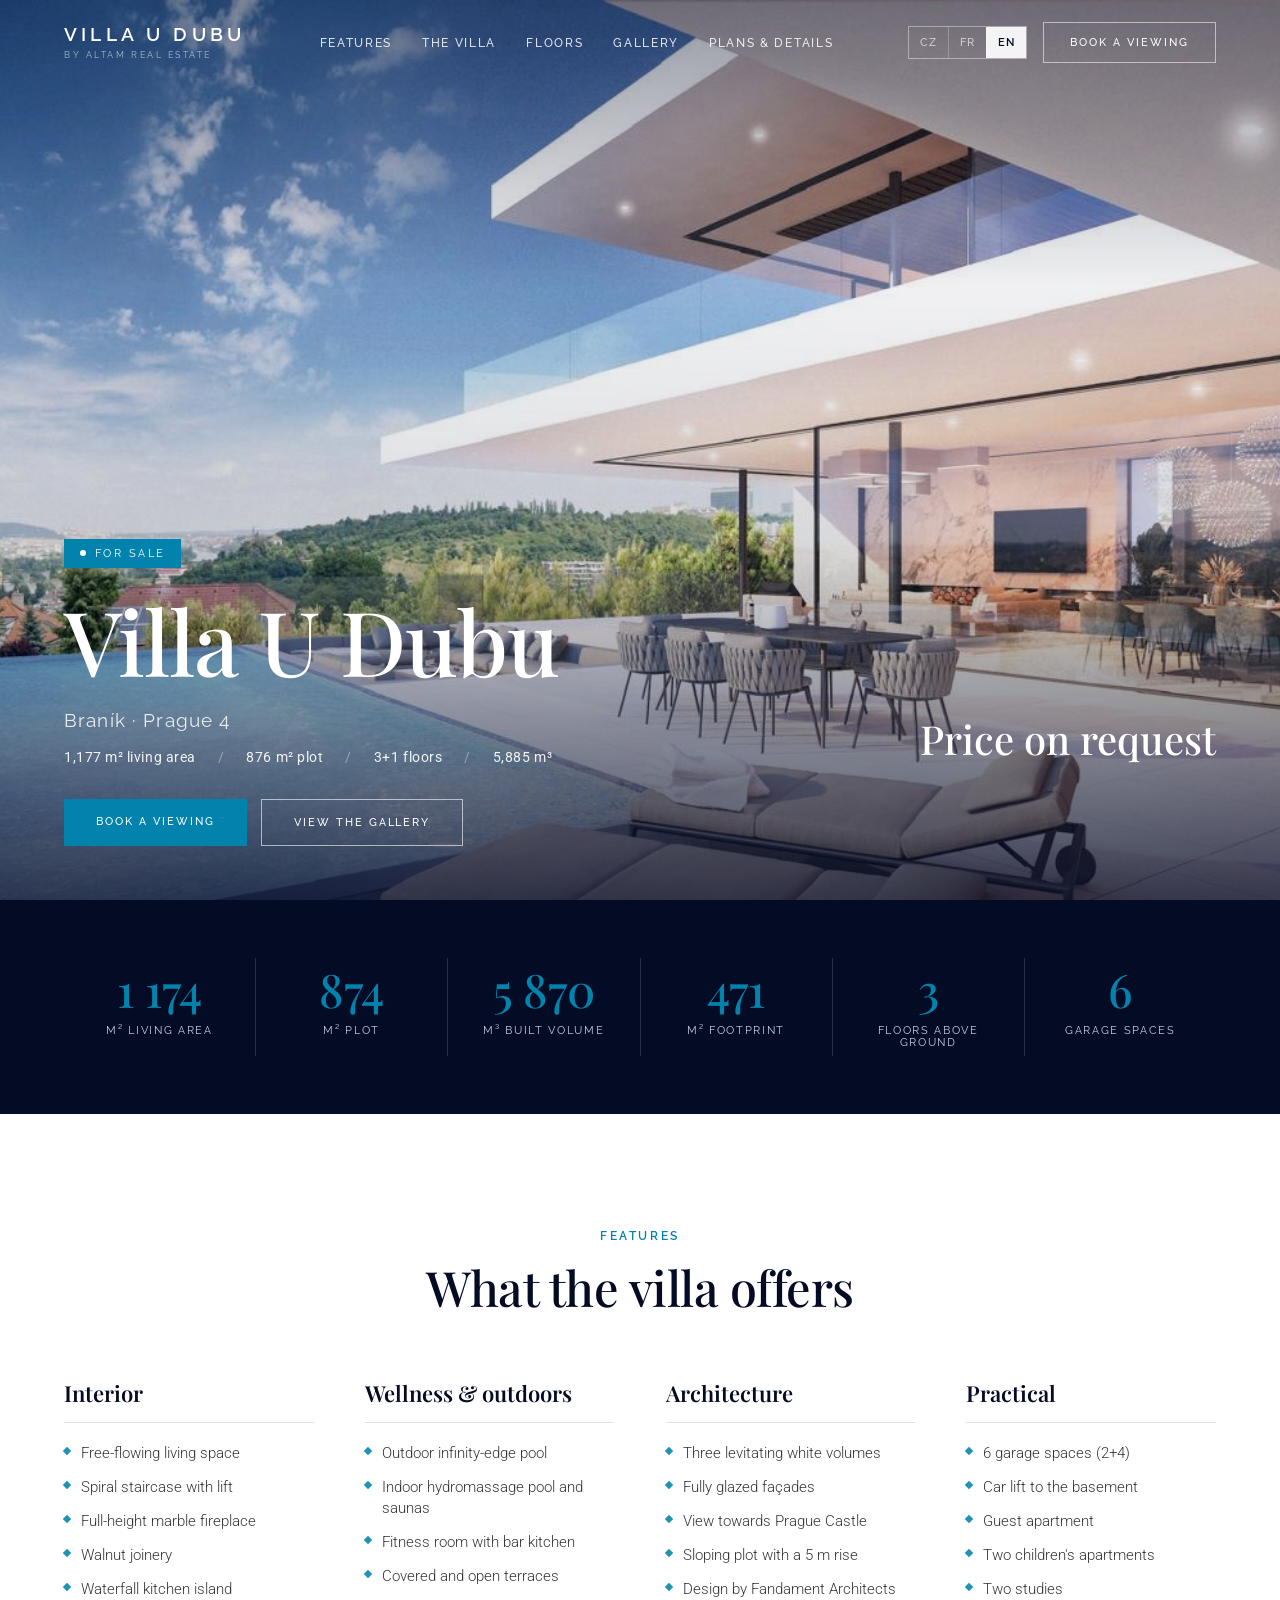
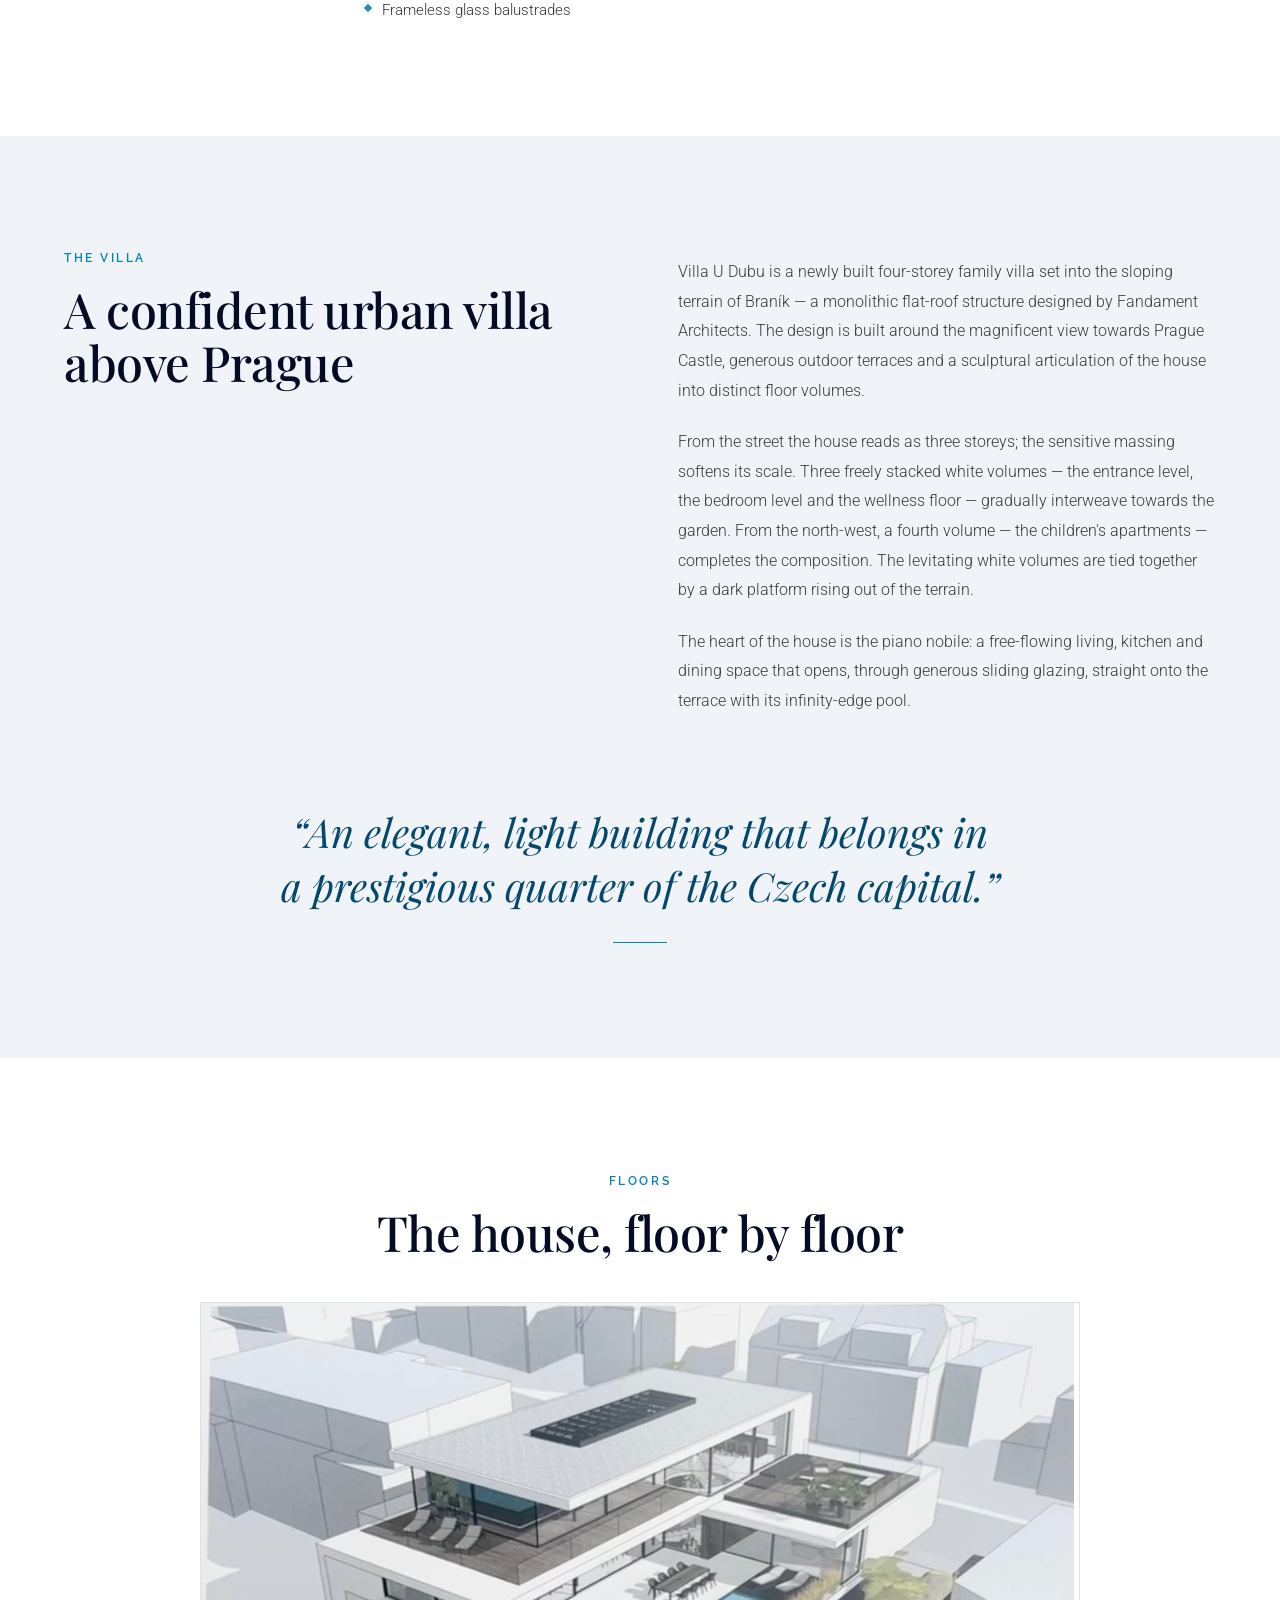
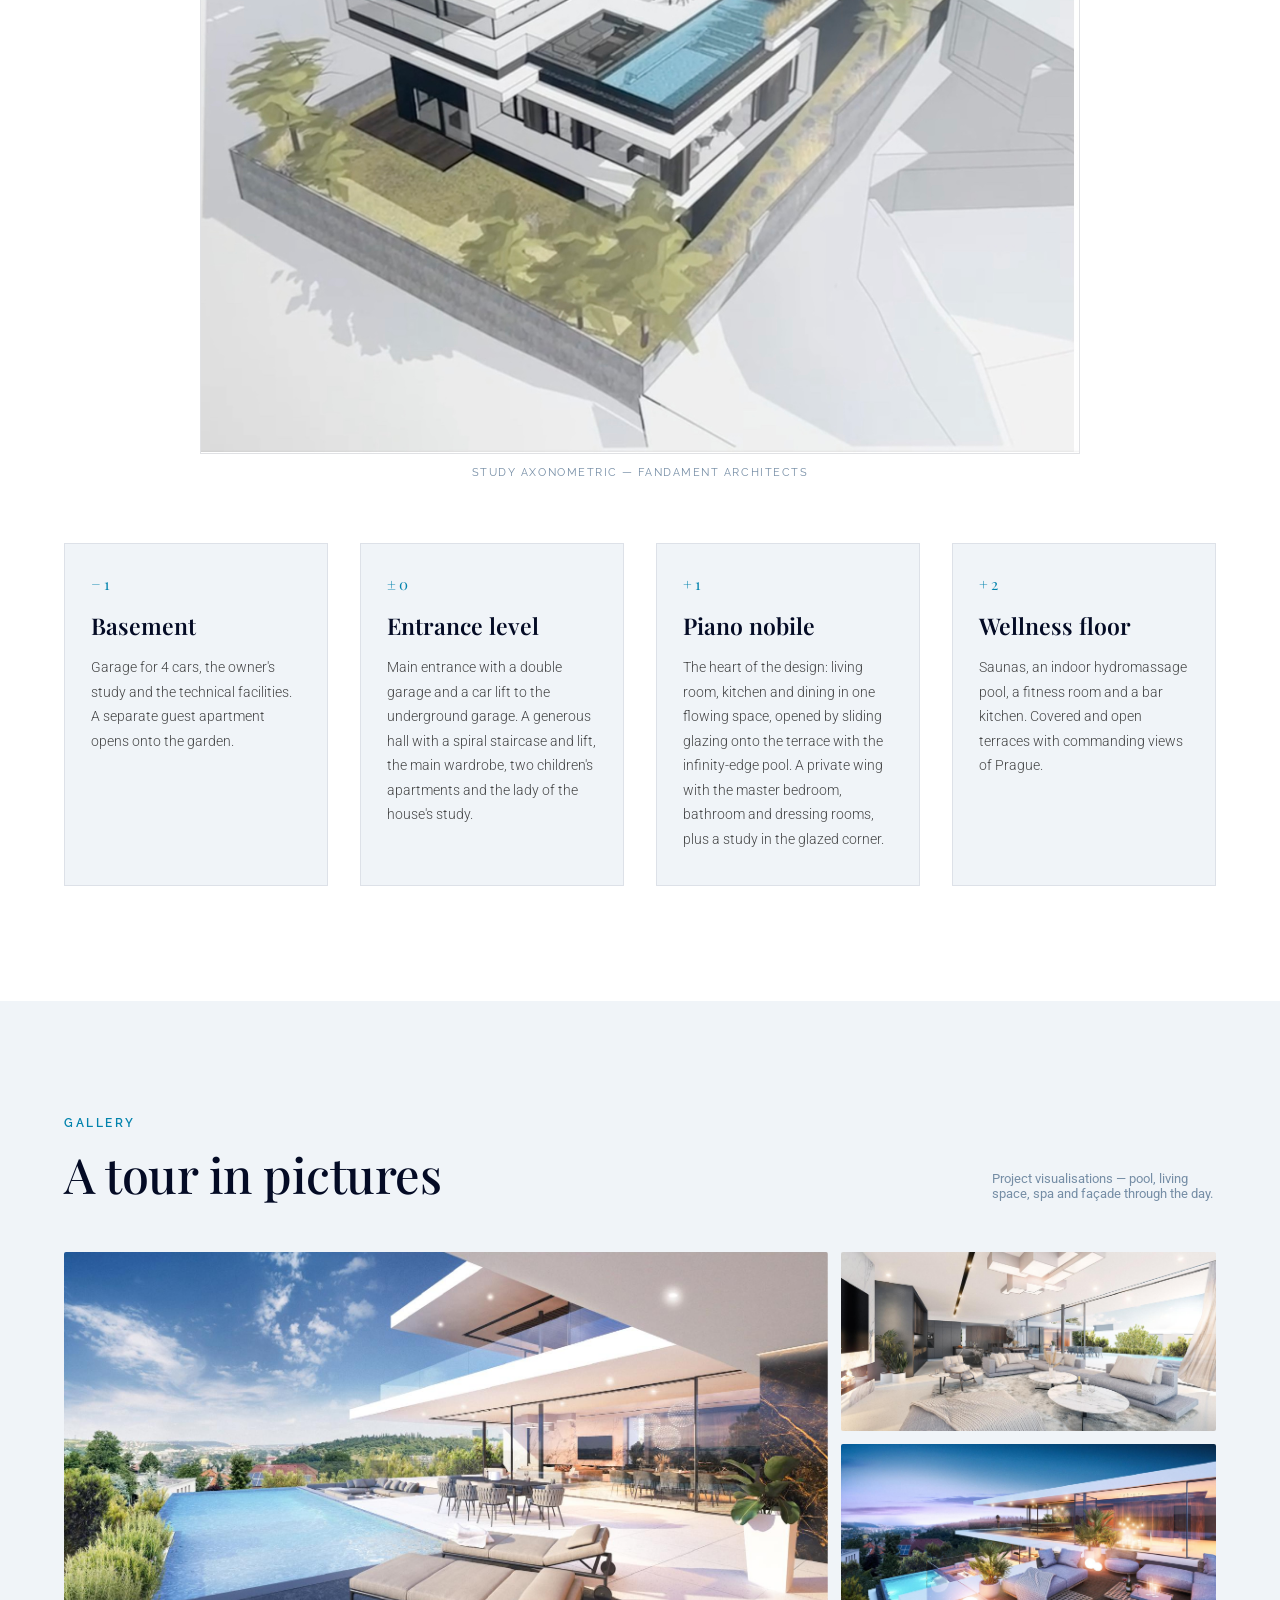
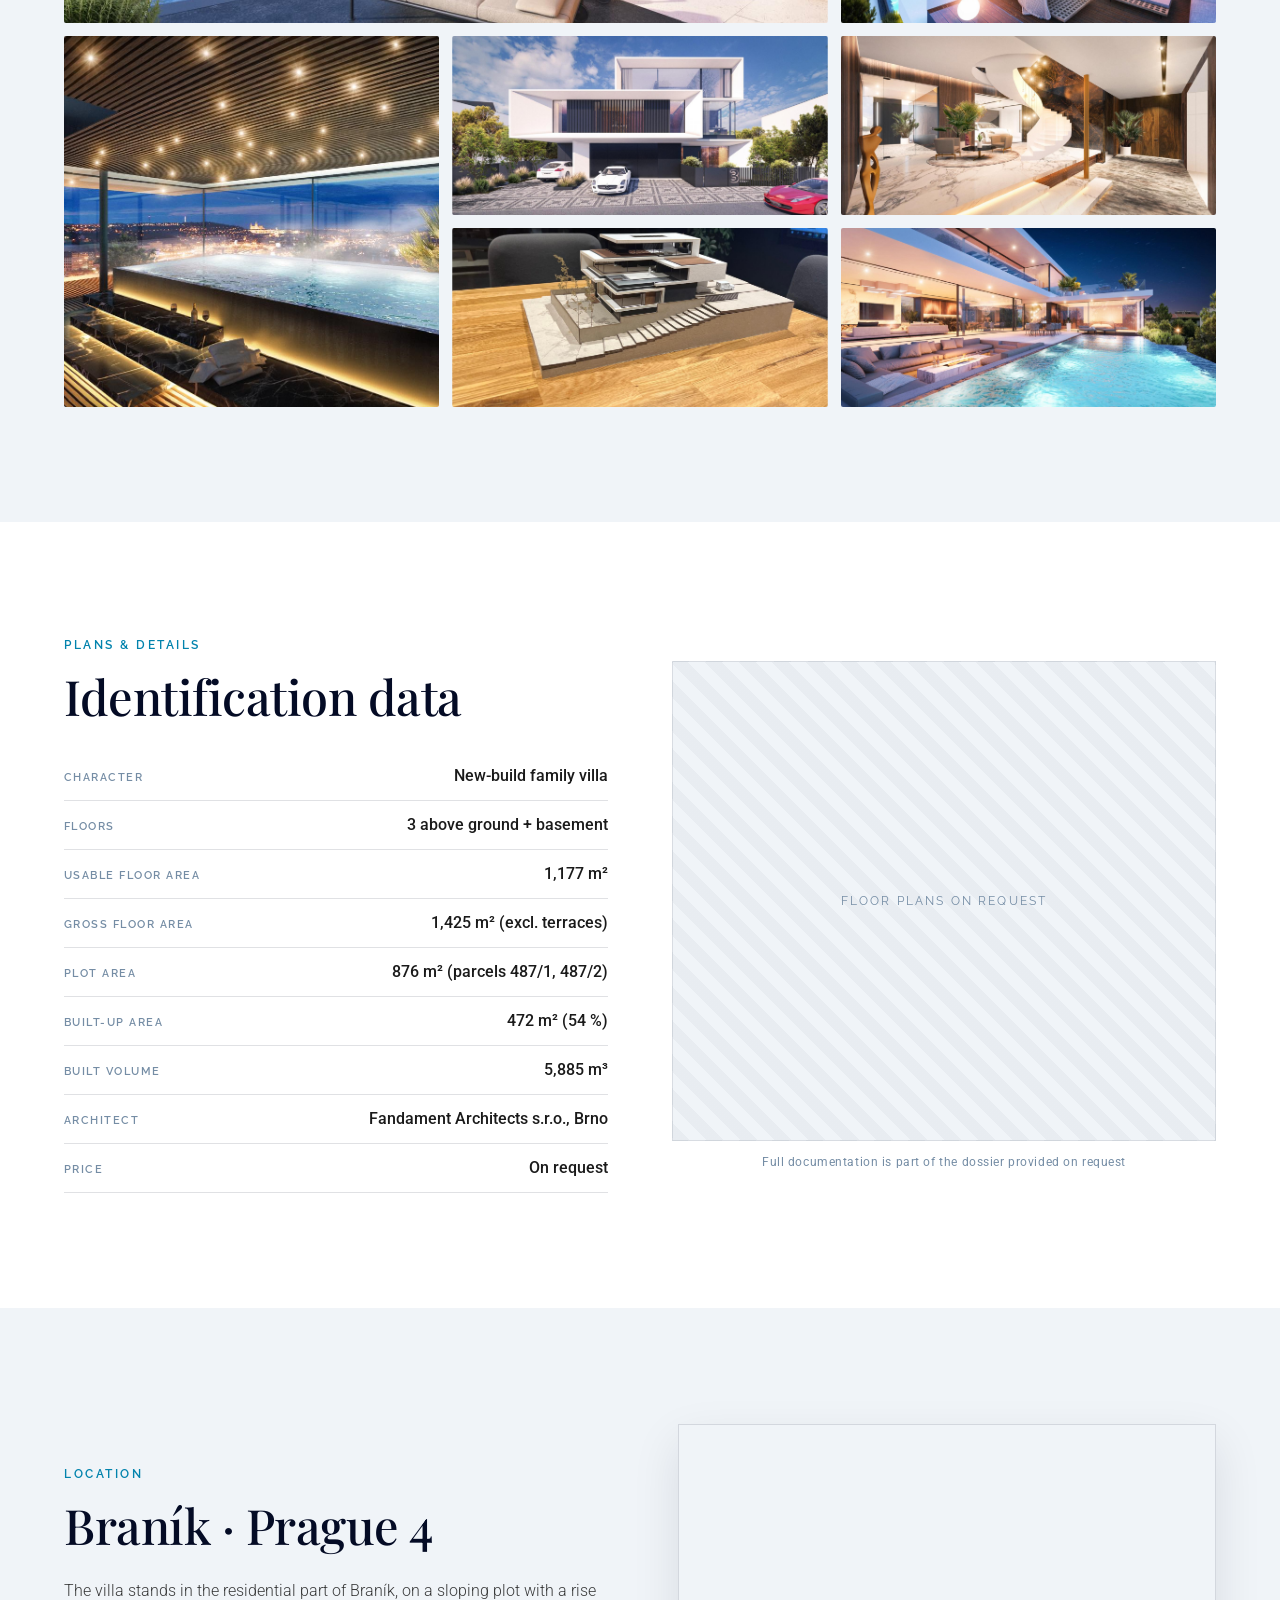
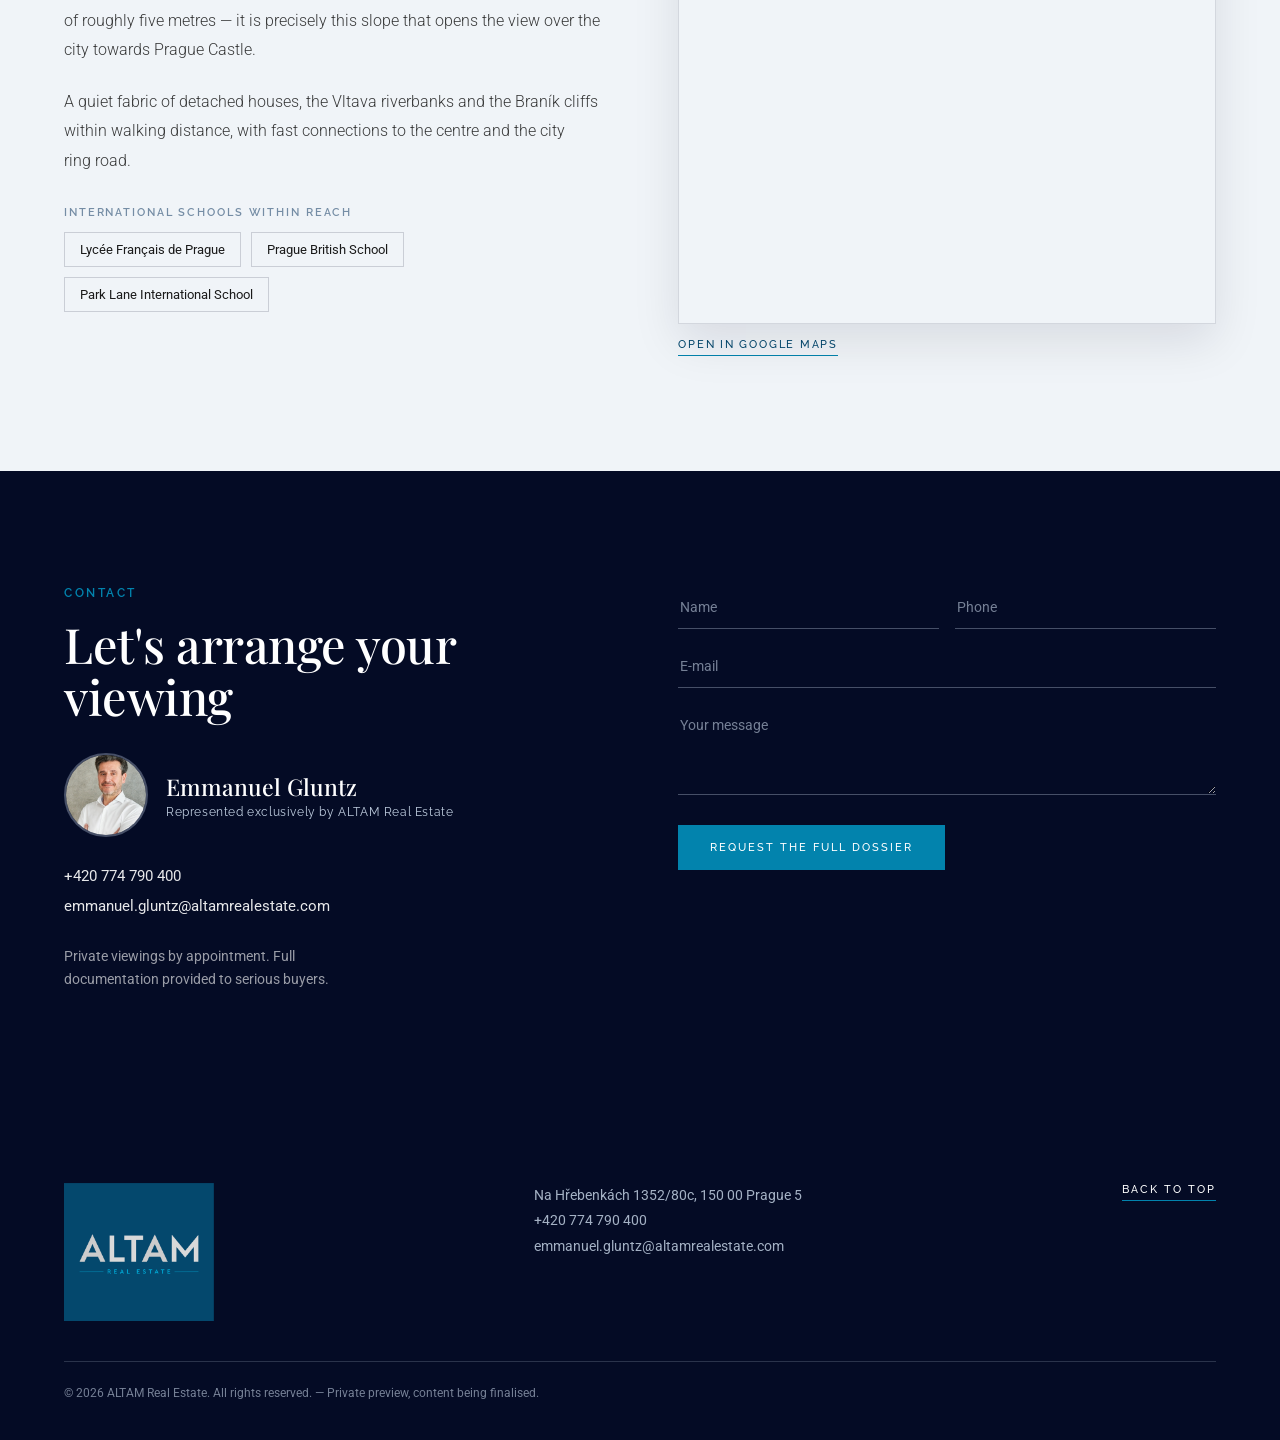
==== commit 1de440e9: "Unlink footer logo; schools: Prague British School replaces Nord Anglia" ====
--- a/index.html
+++ b/index.html
@@ -227,7 +227,7 @@
           <p class="h" data-i18n="quartier.schools">Écoles internationales accessibles</p>
           <div class="chips">
             <span>Lycée Français de Prague</span>
-            <span>Nord Anglia International School</span>
+            <span>Prague British School</span>
             <span>Park Lane International School</span>
           </div>
         </div>
@@ -277,10 +277,9 @@
   <!-- ============ FOOTER ============ -->
   <footer class="site-footer">
     <div class="footer-top">
-      <a class="brand-link" href="https://altamresidential.cz" target="_blank" rel="noopener" aria-label="ALTAM Real Estate">
+      <div class="brand-block">
         <img class="logo" src="images/altam-logo.png" alt="ALTAM Real Estate">
-        <p class="visit" data-i18n="footer.visit">Découvrir ALTAM Real Estate →</p>
-      </a>
+      </div>
       <div class="addr">
         <p>Na Hřebenkách 1352/80c, 150 00 Prague 5</p>
         <p><a href="tel:+420774790400">+420 774 790 400</a></p>
--- a/styles.css
+++ b/styles.css
@@ -234,10 +234,7 @@
 /* footer — brand navy with logo */
 .site-footer { background: var(--color-primary); color: #fff; padding: clamp(48px,6vw,80px) clamp(20px,5vw,64px) 40px; }
 .footer-top { max-width: 1180px; margin: 0 auto; display: flex; flex-wrap: wrap; align-items: flex-start; justify-content: space-between; gap: 30px; }
-.footer-top .brand-link { text-decoration: none; color: inherit; display: block; }
 .footer-top .logo { width: 150px; height: auto; }
-.footer-top .visit { font-family: var(--font-label); font-size: 11px; font-weight: 500; letter-spacing: .14em; text-transform: uppercase; color: var(--color-accent); margin-top: 16px; transition: color .3s; }
-.footer-top .brand-link:hover .visit { color: #fff; }
 .footer-top .addr { font-size: 13.5px; line-height: 1.9; color: rgba(193,207,225,.85); }
 .footer-top .addr a { color: inherit; text-decoration: none; }
 .footer-top .addr a:hover { color: #fff; }
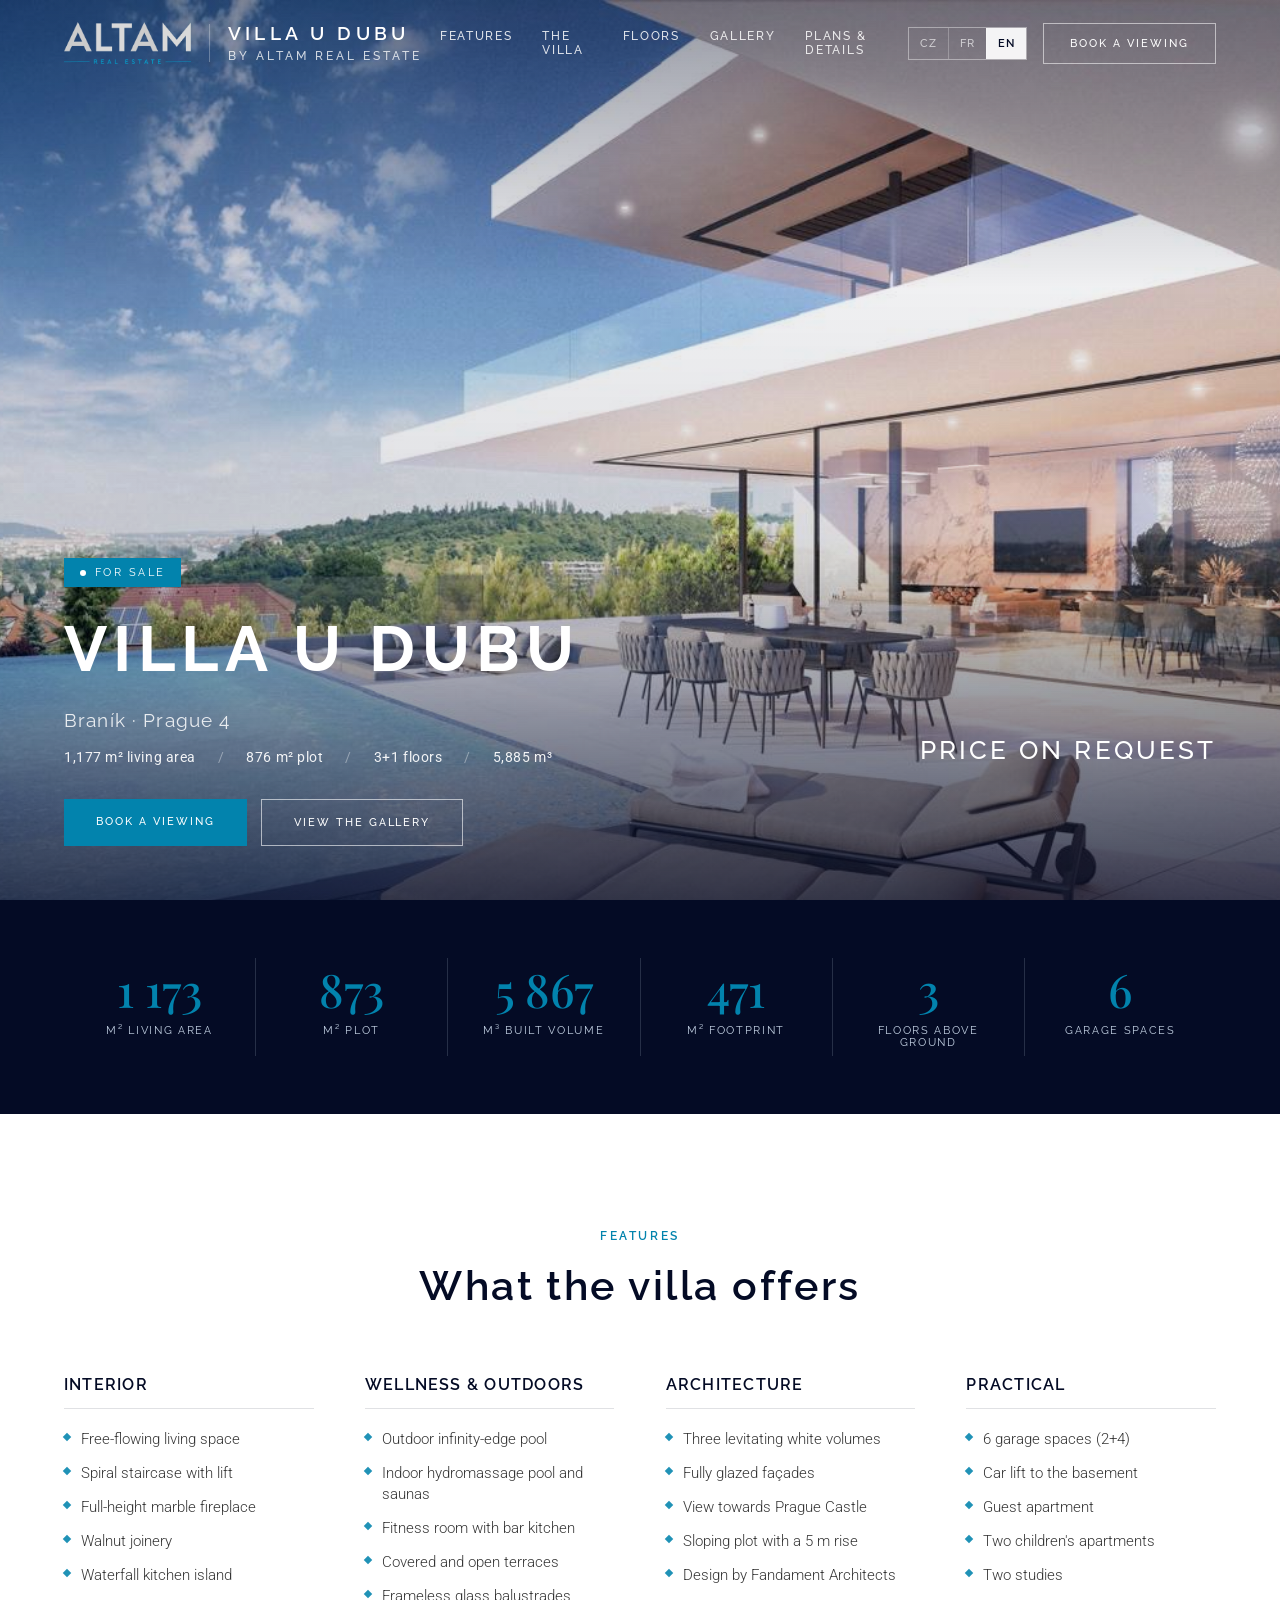
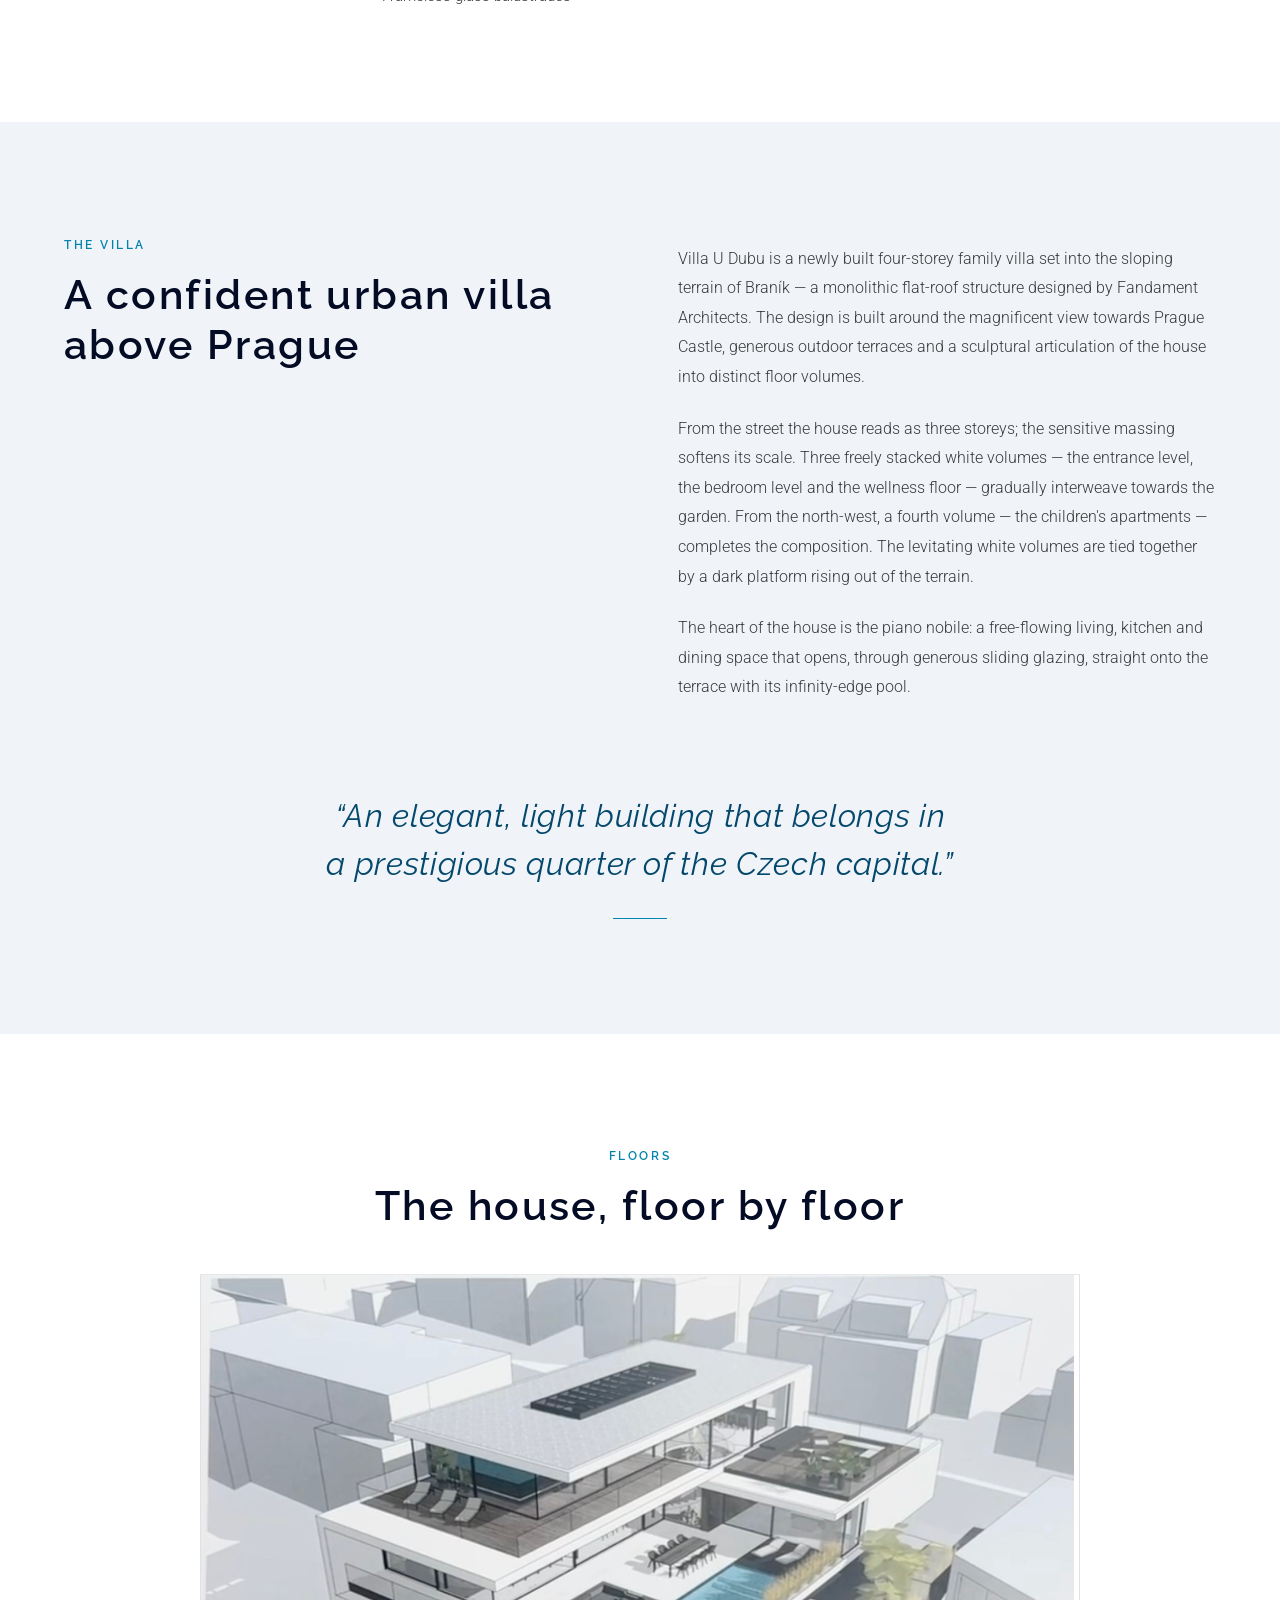
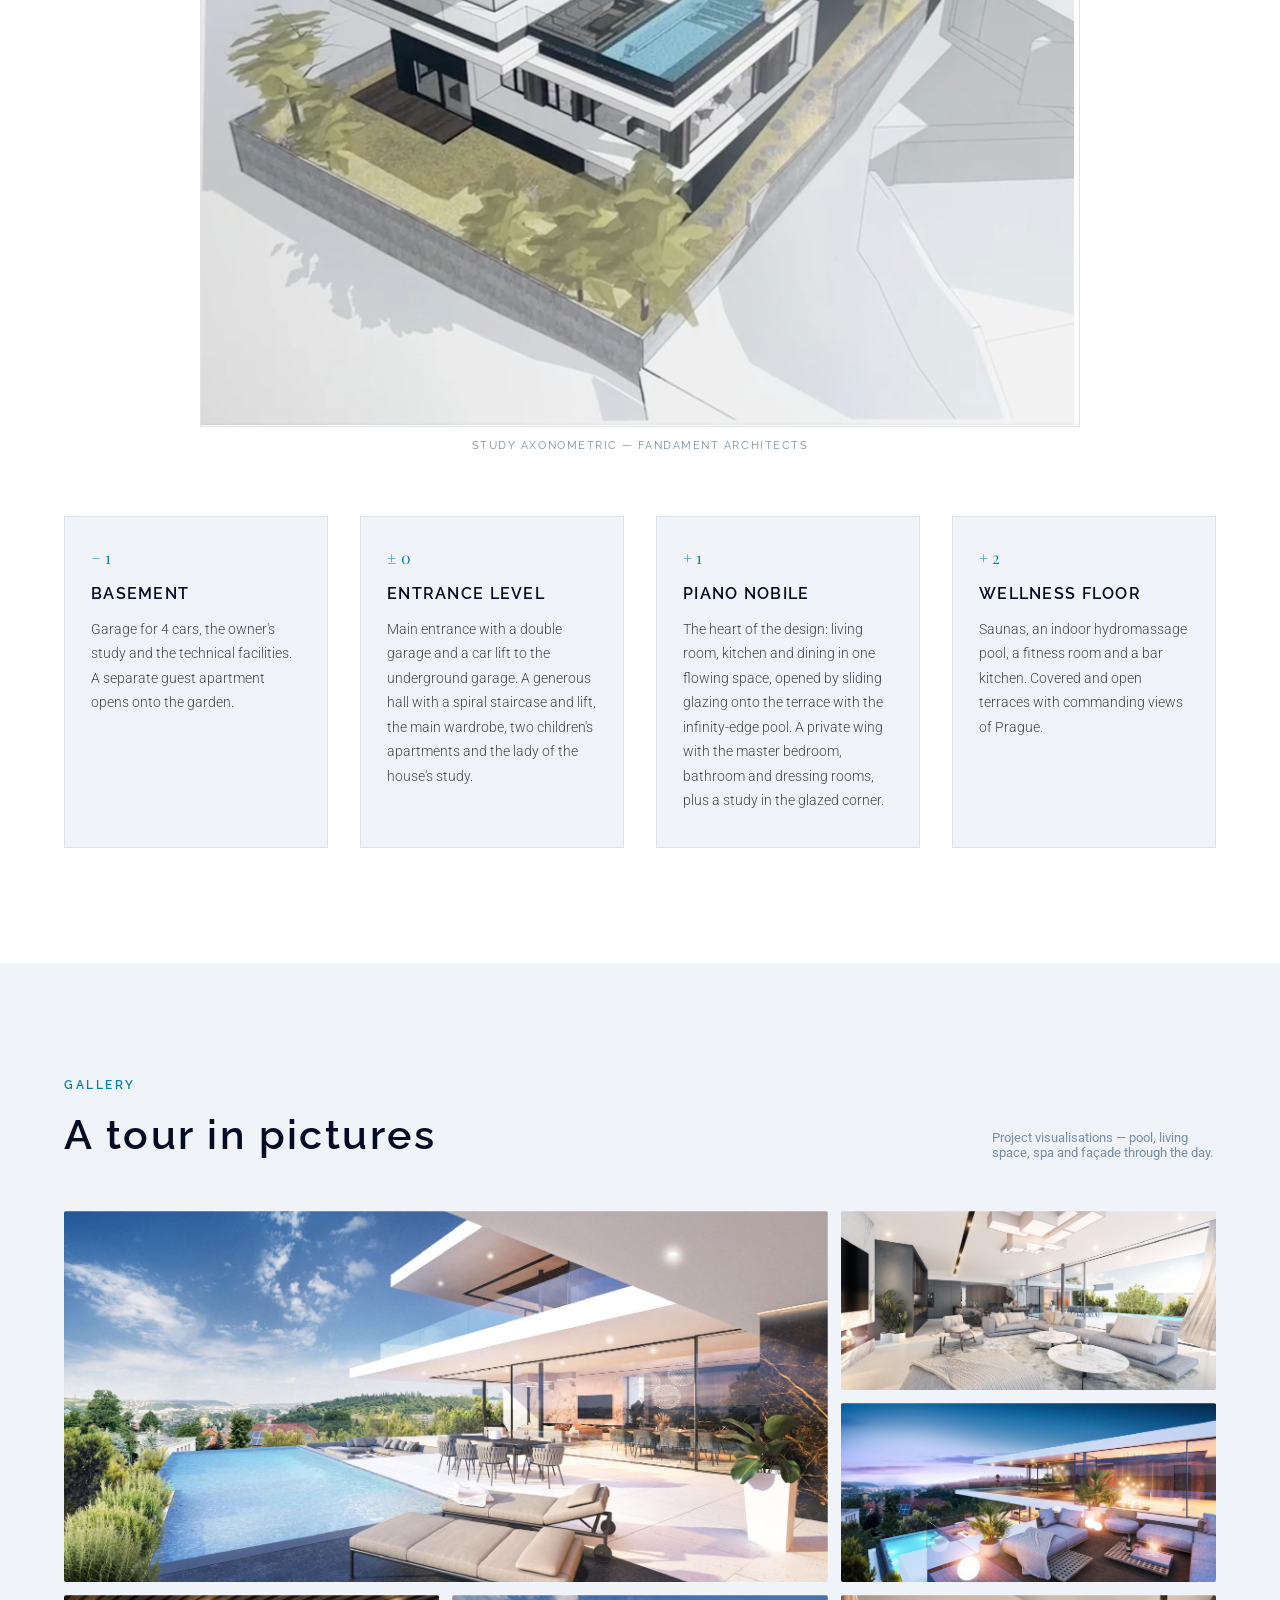
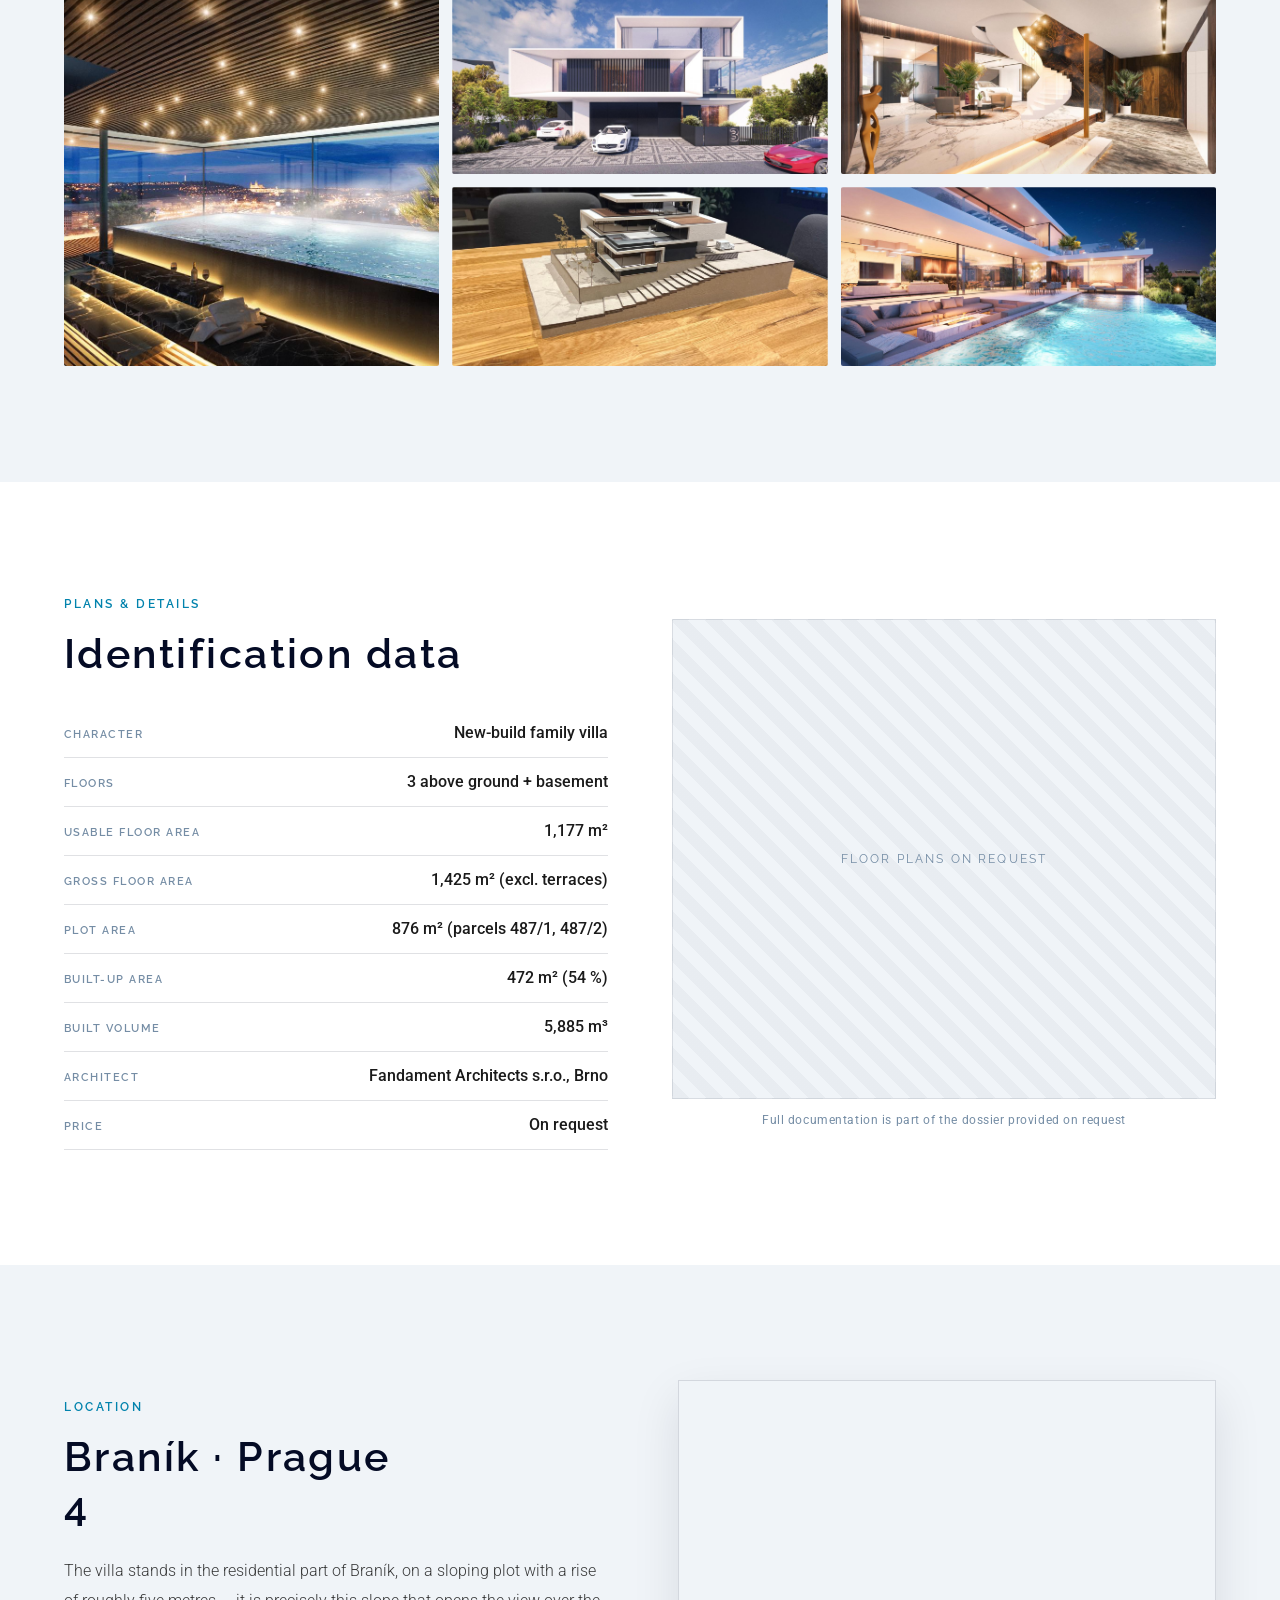
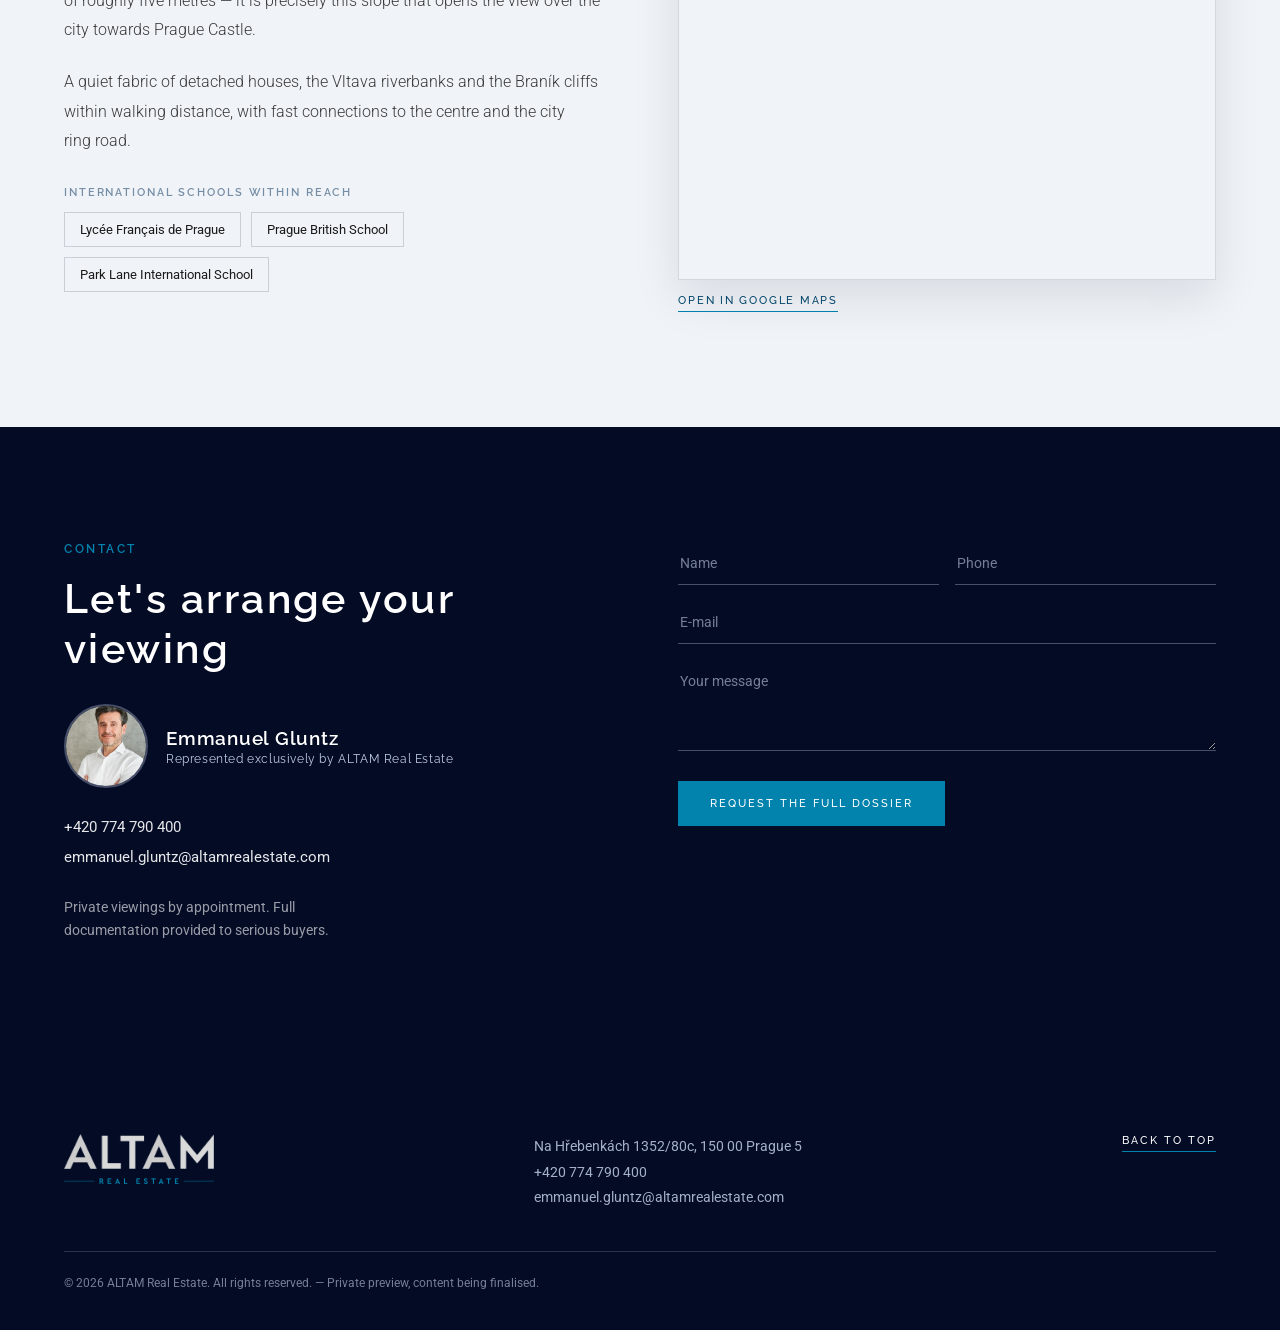
==== commit 50c45c59: "Header: ALTAM logo + larger subtitle; typography per 2021 guidelines (Raleway headlines, Playfair nu" ====
--- a/index.html
+++ b/index.html
@@ -7,7 +7,7 @@
 <meta name="description" data-i18n-content="meta.desc" content="Villa U Dubu — villa d'architecte neuve à Braník. Trois volumes blancs face au Château de Prague. Fandament Architects. En exclusivité chez ALTAM Real Estate.">
 <link rel="preconnect" href="https://fonts.googleapis.com">
 <link rel="preconnect" href="https://fonts.gstatic.com" crossorigin>
-<link href="https://fonts.googleapis.com/css2?family=Playfair+Display:ital,wght@0,400;0,500;0,600;1,400&family=Raleway:wght@400;500;600&family=Roboto:wght@300;400;500&display=swap" rel="stylesheet">
+<link href="https://fonts.googleapis.com/css2?family=Playfair+Display:wght@500;600&family=Raleway:ital,wght@0,400;0,500;0,600;0,700;1,400&family=Roboto:wght@300;400;500&display=swap" rel="stylesheet">
 <link rel="stylesheet" href="styles.css">
 <noscript><style>.reveal,.reveal-img{opacity:1;transform:none;clip-path:none}[data-count]{visibility:visible}</style></noscript>
 <script src="i18n.js" defer></script>
@@ -17,7 +17,10 @@
 
   <!-- ============ HEADER ============ -->
   <header class="site-header">
-    <div class="brand"><b>VILLA U DUBU</b><small data-i18n="brand.sub">par ALTAM Real Estate</small></div>
+    <div class="brand">
+      <img class="brand-logo" src="images/altam-logo.png" alt="ALTAM Real Estate">
+      <div class="brand-text"><b>VILLA U DUBU</b><small data-i18n="brand.sub">par ALTAM Real Estate</small></div>
+    </div>
     <nav class="main-nav">
       <a href="#prestations" data-i18n="nav.prestations">Prestations</a>
       <a href="#bien" data-i18n="nav.bien">Le bien</a>
--- a/styles.css
+++ b/styles.css
@@ -14,9 +14,12 @@
   --color-bg: #ffffff;
   --color-bg-alt: #f0f4f8;
   --color-text: #1a1a1a;
-  --font-heading: 'Playfair Display', Georgia, serif;
+  /* 2021 guidelines: Raleway = headlines/sub-headlines (wide kerning),
+     Roboto = body copy, Playfair Display = numbers & punctuation accents only */
+  --font-heading: 'Raleway', system-ui, sans-serif;
   --font-body: 'Roboto', system-ui, sans-serif;
   --font-label: 'Raleway', system-ui, sans-serif;
+  --font-num: 'Playfair Display', Georgia, serif;
 }
 
 body {
@@ -36,9 +39,11 @@
   padding: 22px clamp(20px,5vw,64px);
   transition: background .45s ease, padding .45s ease, box-shadow .45s ease;
 }
-.brand { display: flex; flex-direction: column; line-height: 1; }
+.brand { display: flex; align-items: center; gap: 18px; line-height: 1; }
+.brand-logo { height: 42px; width: auto; display: block; }
+.brand-text { display: flex; flex-direction: column; border-left: 1px solid rgba(255,255,255,.28); padding-left: 18px; }
 .brand b { font-family: var(--font-label); font-size: 19px; font-weight: 600; letter-spacing: .22em; color: #fff; white-space: nowrap; }
-.brand small { font-family: var(--font-label); font-size: 8.5px; letter-spacing: .3em; text-transform: uppercase; color: rgba(255,255,255,.62); margin-top: 7px; }
+.brand small { font-family: var(--font-label); font-size: 11.5px; font-weight: 500; letter-spacing: .26em; text-transform: uppercase; color: rgba(255,255,255,.78); margin-top: 8px; white-space: nowrap; }
 .main-nav { display: none; gap: 30px; font-family: var(--font-label); font-size: 12px; font-weight: 500; letter-spacing: .14em; text-transform: uppercase; }
 .main-nav a { color: #fff; text-decoration: none; opacity: .85; transition: opacity .25s; }
 .main-nav a:hover { opacity: 1; }
@@ -52,10 +57,11 @@
 .header-cta:hover { background: #fff; color: var(--color-primary); }
 @media (min-width: 1180px) { .main-nav { display: flex; } }
 @media (min-width: 640px) { .header-cta { display: inline-flex; } }
+@media (max-width: 760px) { .brand-logo { display: none; } .brand-text { border-left: none; padding-left: 0; } }
 @media (max-width: 480px) {
   .site-header { padding: 16px 18px; }
   .brand b { font-size: 15px; letter-spacing: .16em; }
-  .brand small { font-size: 7.5px; letter-spacing: .22em; }
+  .brand small { font-size: 9px; letter-spacing: .2em; }
   .lang-switch button { padding: 8px 9px; font-size: 10.5px; }
   .hero { min-height: 560px; }
   .hero-price { text-align: left; }
@@ -84,8 +90,8 @@
 }
 .status-badge .dot { width: 6px; height: 6px; border-radius: 50%; background: #fff; }
 .hero h1 {
-  font-family: var(--font-heading); font-weight: 500; color: #fff;
-  font-size: clamp(46px,7vw,100px); line-height: 1.02; letter-spacing: -.01em; max-width: 14ch;
+  font-family: var(--font-heading); font-weight: 700; color: #fff; text-transform: uppercase;
+  font-size: clamp(34px,5vw,72px); line-height: 1.12; letter-spacing: .1em; max-width: 16ch;
   animation: altamFade .9s ease both;
 }
 .hero-meta { display: flex; flex-wrap: wrap; align-items: flex-end; justify-content: space-between; gap: 24px; margin-top: 24px; animation: altamFade 1s ease both; }
@@ -93,7 +99,7 @@
 .hero-stats { display: flex; flex-wrap: wrap; gap: 22px; margin-top: 18px; color: rgba(255,255,255,.92); font-size: 13.5px; letter-spacing: .04em; }
 .hero-stats .sep { opacity: .4; }
 .hero-price { text-align: right; }
-.hero-price p { font-family: var(--font-heading); color: #fff; font-size: clamp(28px,3.2vw,40px); font-weight: 500; }
+.hero-price p { font-family: var(--font-label); color: #fff; font-size: clamp(18px,2vw,26px); font-weight: 500; letter-spacing: .12em; text-transform: uppercase; }
 .hero-actions { display: flex; flex-wrap: wrap; gap: 14px; margin-top: 34px; animation: altamFade 1.1s ease both; }
 .btn-solid {
   padding: 16px 32px; background: var(--color-accent); color: #fff; font-family: var(--font-label); font-size: 11px; font-weight: 500;
@@ -118,7 +124,7 @@
 .inner { max-width: 1180px; margin: 0 auto; }
 .inner-wide { max-width: 1320px; margin: 0 auto; }
 .eyebrow { font-family: var(--font-label); font-size: 11.5px; font-weight: 600; letter-spacing: .22em; text-transform: uppercase; color: var(--color-accent); margin-bottom: 18px; }
-h2.title { font-family: var(--font-heading); font-weight: 500; font-size: clamp(30px,3.8vw,50px); line-height: 1.08; letter-spacing: -.01em; color: var(--color-primary); }
+h2.title { font-family: var(--font-heading); font-weight: 600; font-size: clamp(26px,3.2vw,42px); line-height: 1.22; letter-spacing: .06em; color: var(--color-primary); }
 .dark h2.title { color: #fff; }
 .lede { font-size: 16px; line-height: 1.85; opacity: .85; margin-bottom: 22px; text-wrap: pretty; font-weight: 300; }
 .dark .lede { color: rgba(255,255,255,.72); opacity: 1; }
@@ -130,13 +136,13 @@
   grid-template-columns: repeat(auto-fit, minmax(150px,1fr)); gap: 1px; background: rgba(193,207,225,.18);
 }
 .fact { background: var(--color-primary); padding: 8px clamp(14px,2vw,28px); text-align: center; }
-.fact .v { font-family: var(--font-heading); font-size: clamp(34px,3.6vw,46px); font-weight: 500; line-height: 1; color: var(--color-accent); font-variant-numeric: tabular-nums; }
+.fact .v { font-family: var(--font-num); font-size: clamp(34px,3.6vw,46px); font-weight: 500; line-height: 1; color: var(--color-accent); font-variant-numeric: tabular-nums; }
 .fact .l { font-family: var(--font-label); font-size: 10.5px; letter-spacing: .16em; text-transform: uppercase; color: var(--color-pale); margin-top: 12px; }
 
 /* le bien */
 .two-col { display: grid; grid-template-columns: repeat(auto-fit, minmax(280px,1fr)); gap: clamp(40px,6vw,90px); align-items: start; }
 .quote { max-width: 1000px; margin: clamp(50px,7vw,96px) auto 0; text-align: center; }
-.quote p { font-family: var(--font-heading); font-style: italic; font-weight: 400; font-size: clamp(24px,3.2vw,40px); line-height: 1.34; color: var(--color-primary-mid); text-wrap: balance; }
+.quote p { font-family: var(--font-heading); font-style: italic; font-weight: 400; font-size: clamp(20px,2.6vw,32px); line-height: 1.5; letter-spacing: .02em; color: var(--color-primary-mid); text-wrap: balance; }
 .quote .rule { width: 54px; height: 1px; background: var(--color-accent); margin: 30px auto 0; }
 
 /* ---------- niveaux ---------- */
@@ -147,8 +153,8 @@
 .floors-grid { display: grid; grid-template-columns: repeat(auto-fit, minmax(250px,1fr)); gap: clamp(20px,2.6vw,32px); }
 .floor-card { background: var(--color-bg-alt); border: 1px solid rgba(4,11,37,.08); padding: 30px 26px 34px; position: relative; transition: transform .3s ease, box-shadow .3s ease; }
 .floor-card:hover { transform: translateY(-5px); box-shadow: 0 22px 48px rgba(4,11,37,.13); }
-.floor-card .lvl { font-family: var(--font-heading); font-size: 15px; letter-spacing: .22em; color: var(--color-accent); margin-bottom: 16px; }
-.floor-card h3 { font-family: var(--font-heading); font-size: 23px; font-weight: 600; margin-bottom: 14px; color: var(--color-primary); }
+.floor-card .lvl { font-family: var(--font-num); font-size: 16px; letter-spacing: .22em; color: var(--color-accent); margin-bottom: 16px; }
+.floor-card h3 { font-family: var(--font-heading); font-size: 16px; font-weight: 600; letter-spacing: .08em; text-transform: uppercase; margin-bottom: 14px; color: var(--color-primary); }
 .floor-card p { font-size: 14px; line-height: 1.75; opacity: .8; font-weight: 300; }
 .floor-card::after { content: ""; position: absolute; left: 26px; right: 26px; bottom: 0; height: 2px; background: var(--color-accent); transform: scaleX(0); transform-origin: left; transition: transform .45s cubic-bezier(.22,.61,.18,1); }
 .floor-card:hover::after { transform: scaleX(1); }
@@ -183,7 +189,7 @@
 /* prestations */
 .prest-head { text-align: center; margin-bottom: clamp(40px,5vw,68px); }
 .prest-grid { display: grid; grid-template-columns: repeat(auto-fit, minmax(230px,1fr)); gap: clamp(28px,4vw,56px); }
-.prest h3 { font-family: var(--font-heading); font-size: 22px; font-weight: 600; margin-bottom: 20px; padding-bottom: 14px; border-bottom: 1px solid rgba(4,11,37,.12); color: var(--color-primary); }
+.prest h3 { font-family: var(--font-heading); font-size: 15.5px; font-weight: 600; letter-spacing: .08em; text-transform: uppercase; margin-bottom: 20px; padding-bottom: 14px; border-bottom: 1px solid rgba(4,11,37,.12); color: var(--color-primary); }
 .prest ul { list-style: none; display: flex; flex-direction: column; gap: 13px; }
 .prest li { display: flex; align-items: flex-start; gap: 11px; font-size: 14.5px; line-height: 1.45; opacity: .88; font-weight: 300; }
 .prest li .mk { flex: none; margin-top: 5px; width: 6px; height: 6px; transform: rotate(45deg); background: var(--color-accent); }
@@ -216,7 +222,7 @@
 .agent { display: flex; align-items: center; gap: 18px; margin-bottom: 30px; }
 .agent .avatar { width: 84px; height: 84px; flex: none; border-radius: 50%; overflow: hidden; border: 2px solid rgba(193,207,225,.35); }
 .agent .avatar img { width: 100%; height: 100%; object-fit: cover; }
-.agent .n { font-family: var(--font-heading); font-size: 23px; font-weight: 500; }
+.agent .n { font-family: var(--font-heading); font-size: 19px; font-weight: 600; letter-spacing: .04em; }
 .agent .r { font-family: var(--font-label); font-size: 12px; letter-spacing: .05em; color: var(--color-pale); margin-top: 3px; }
 .contact-lines { display: flex; flex-direction: column; gap: 12px; font-size: 15px; }
 .contact-lines a { color: #fff; text-decoration: none; opacity: .9; }
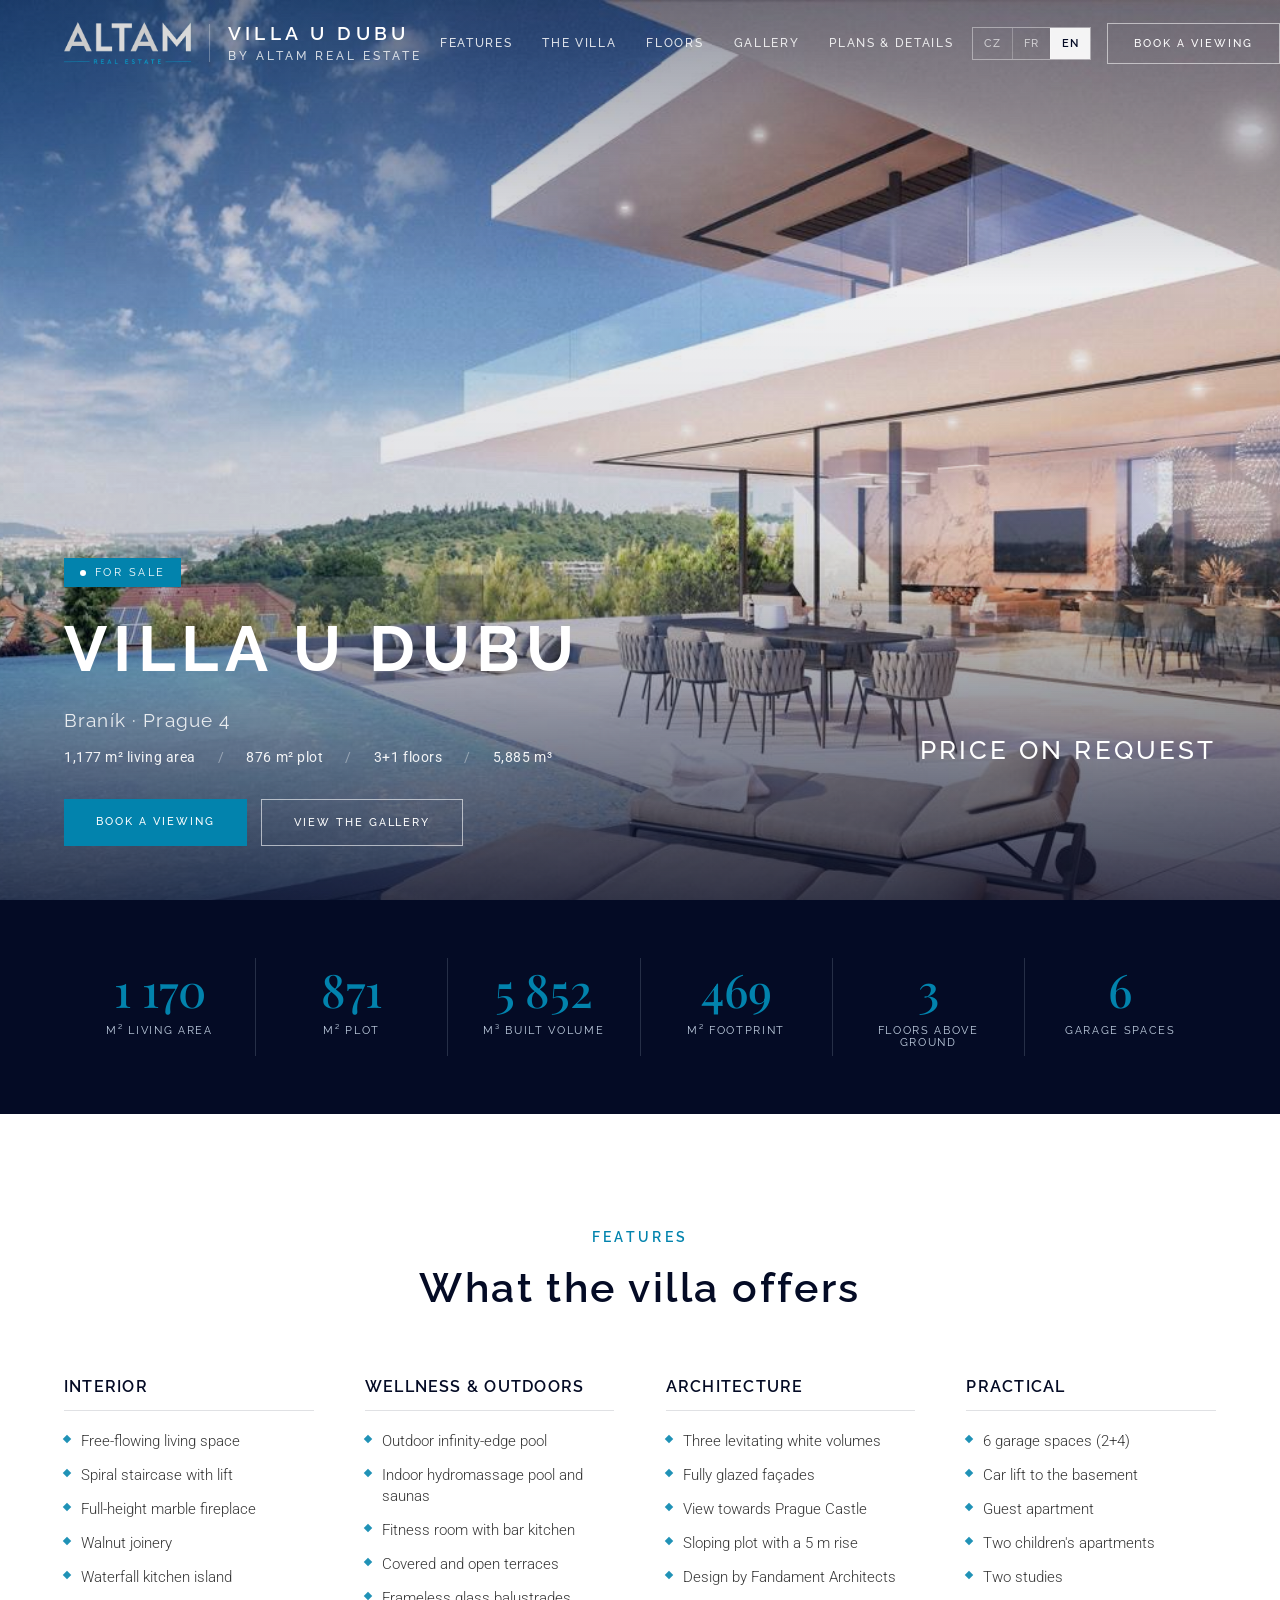
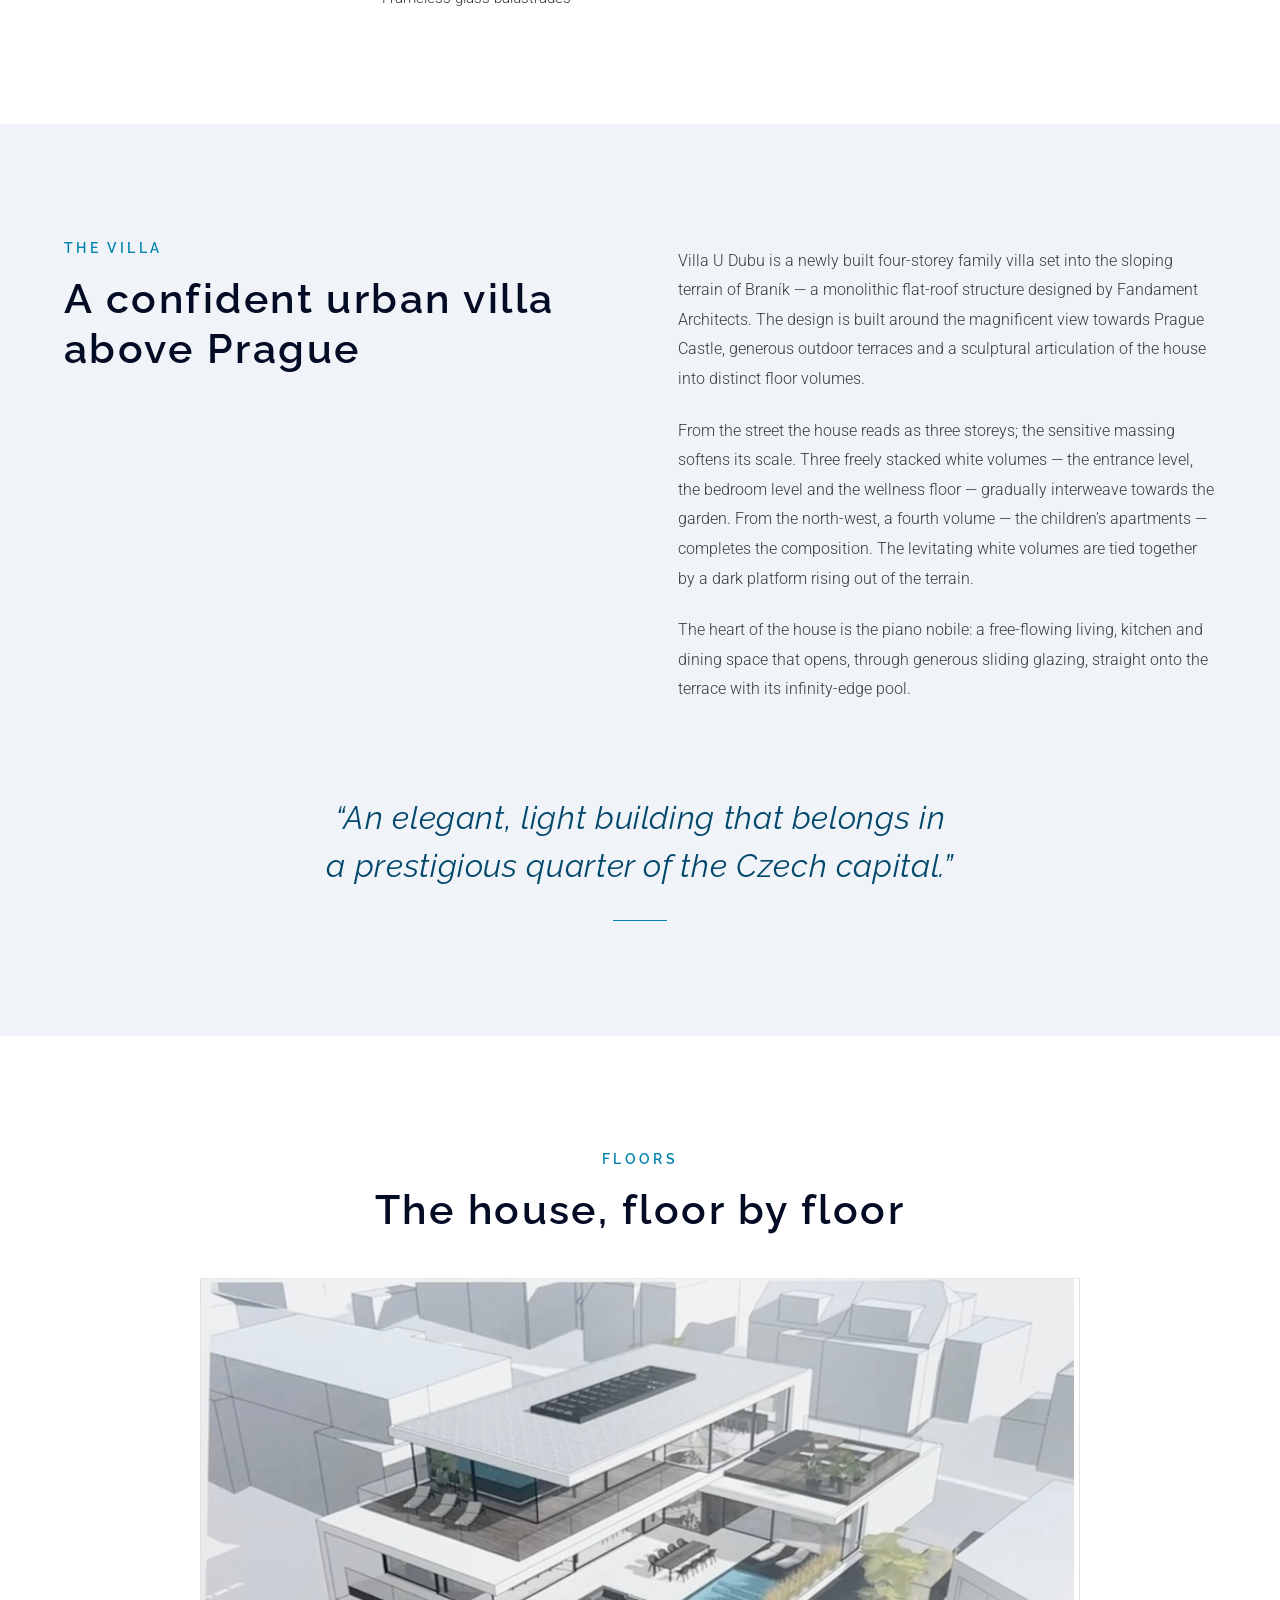
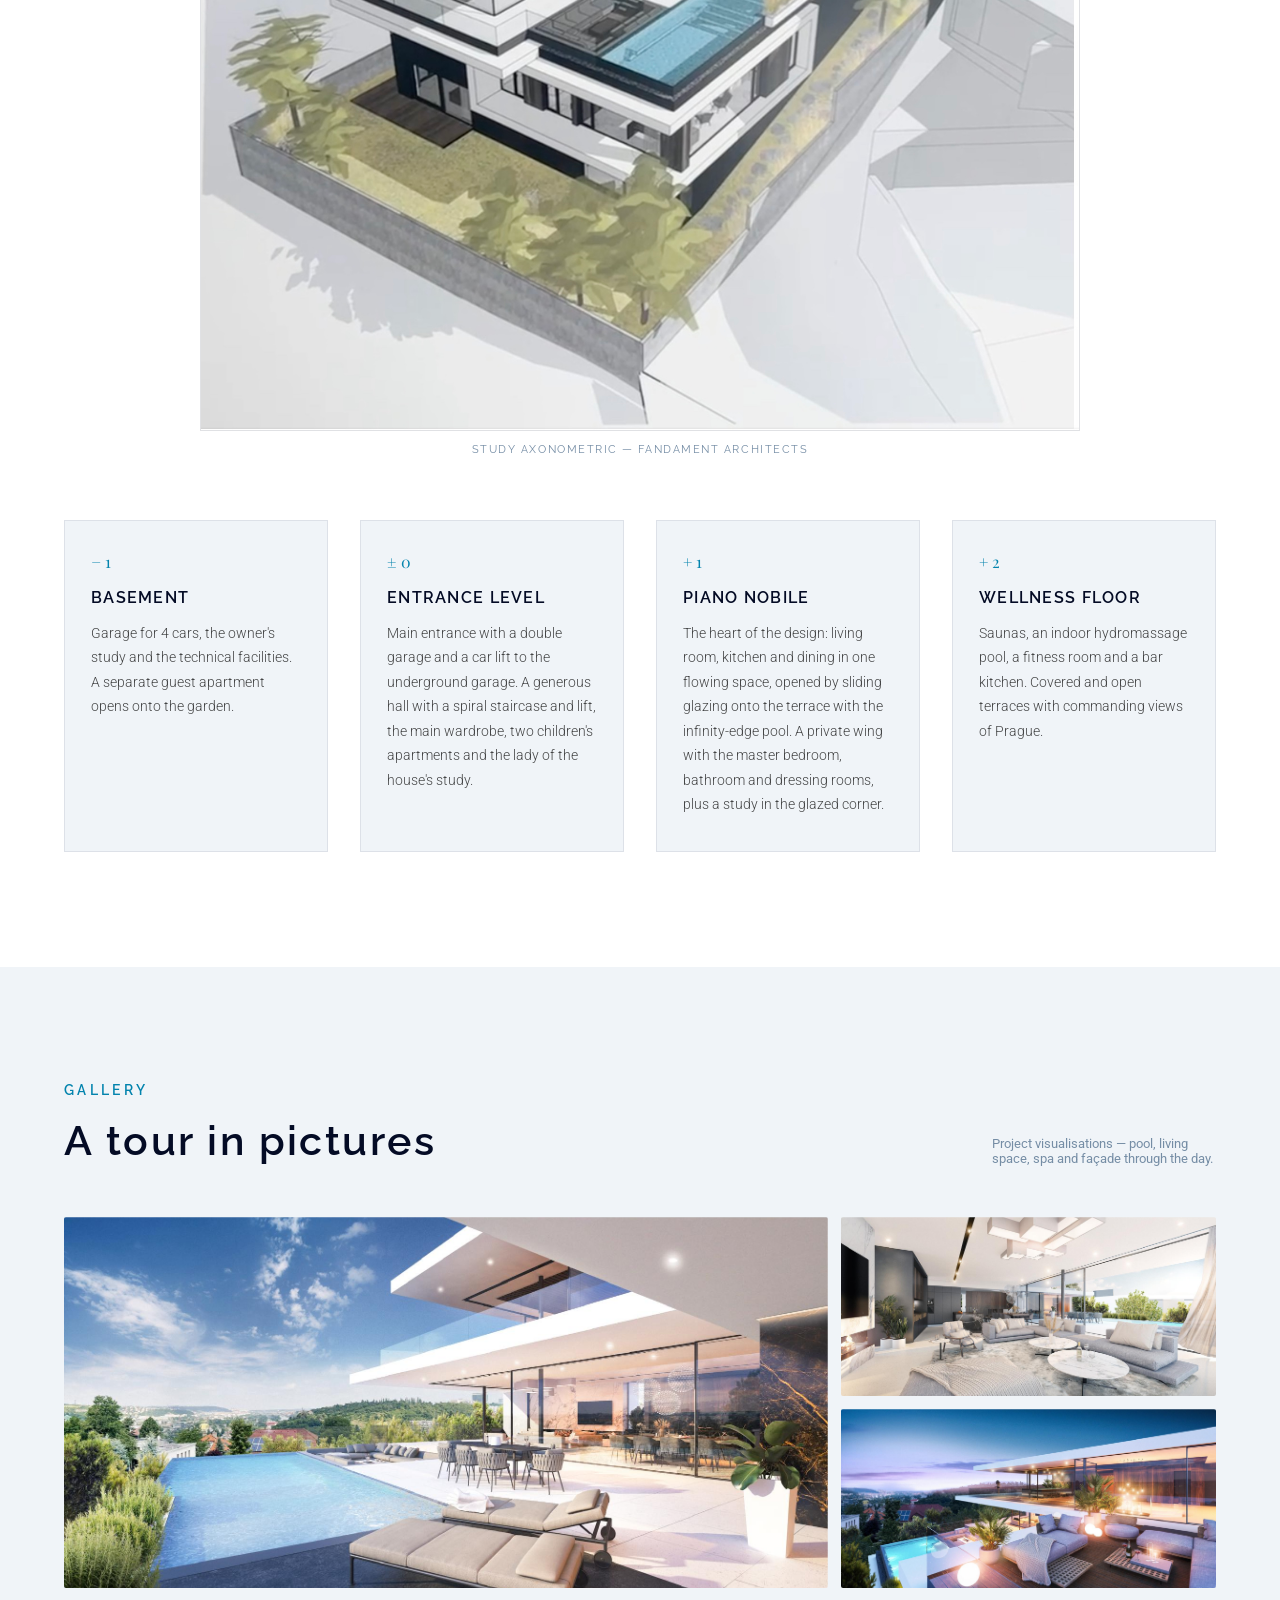
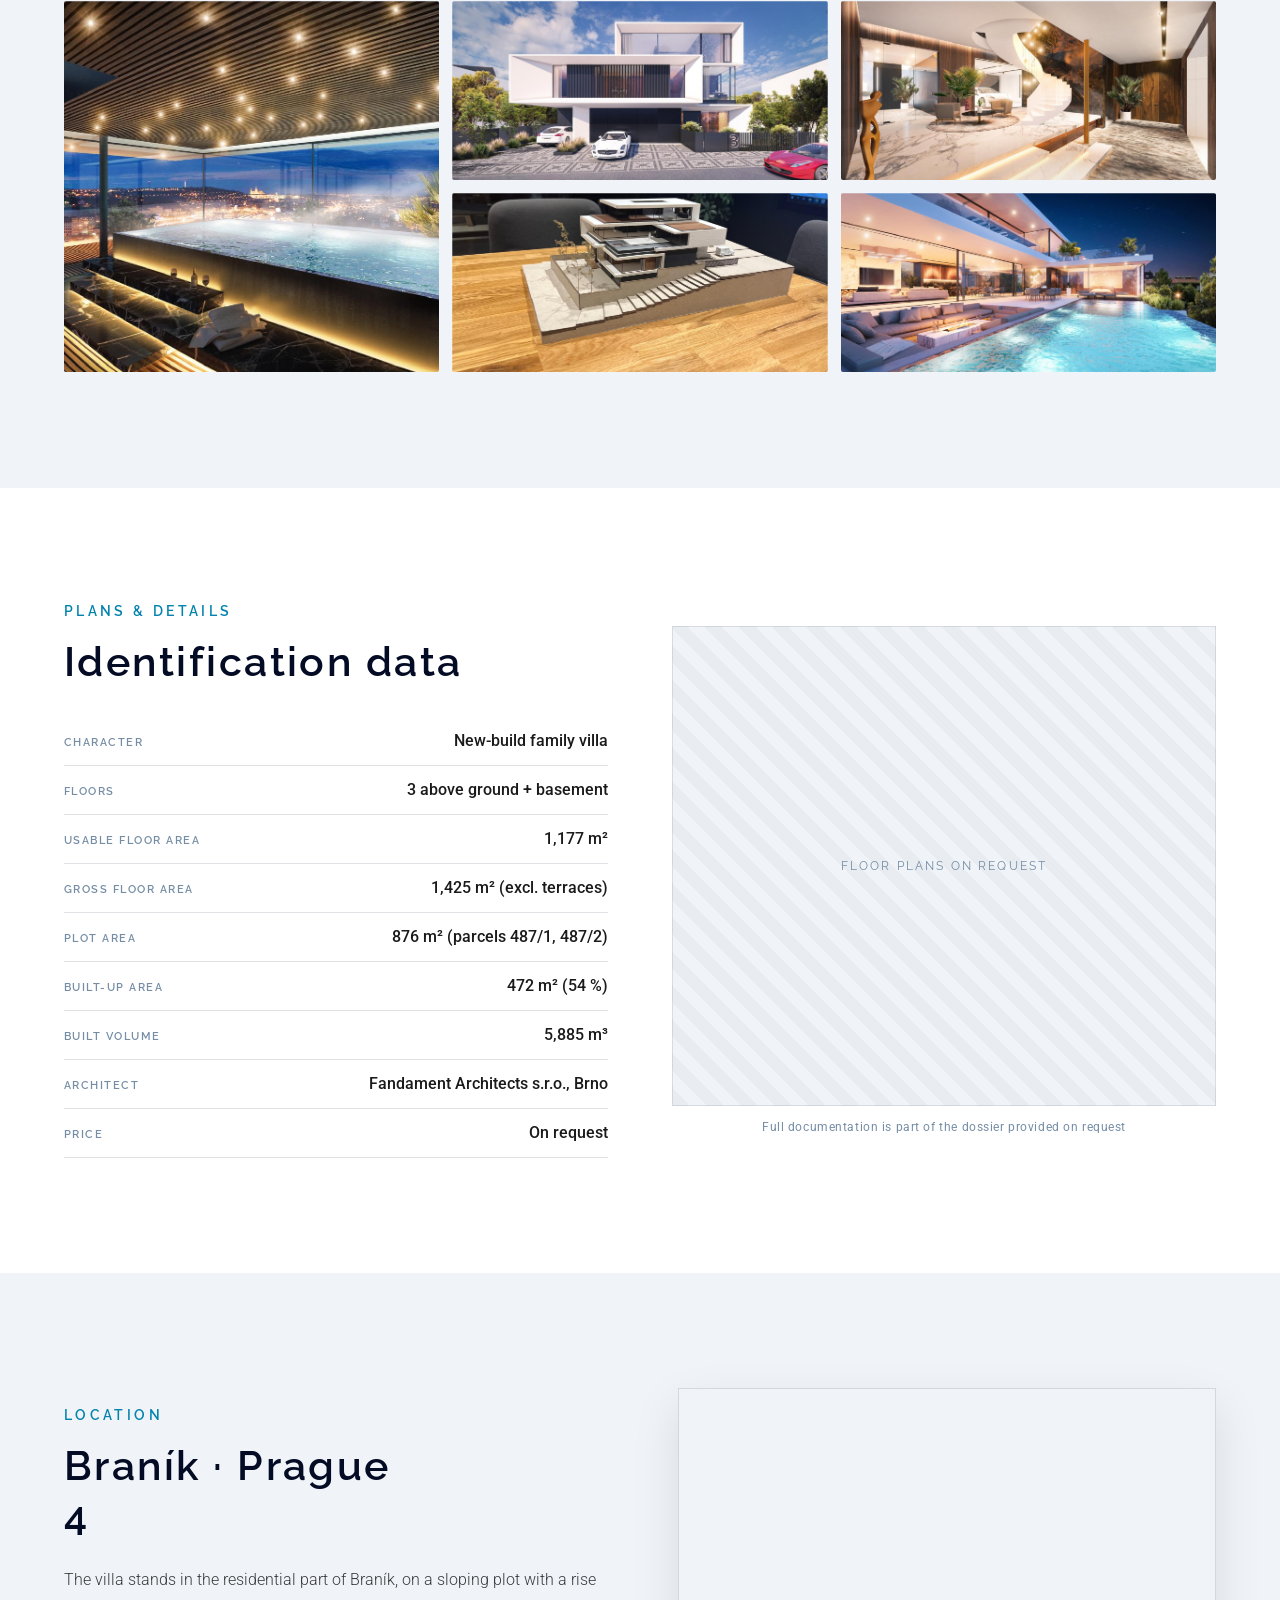
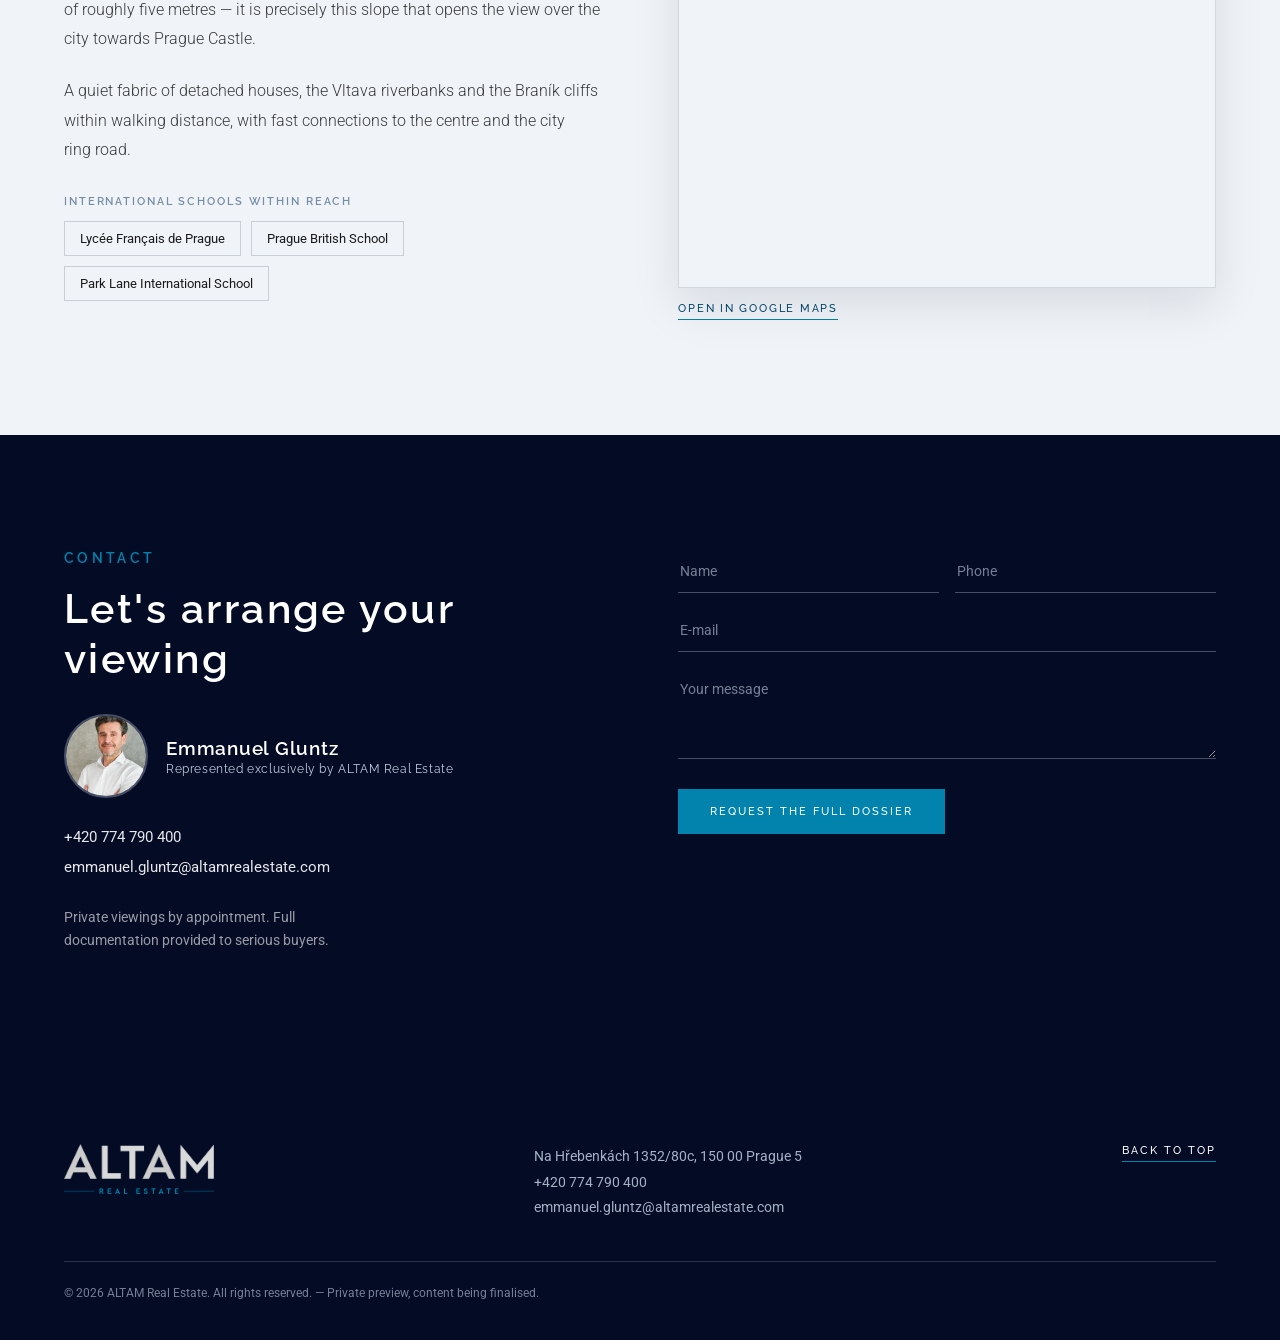
==== commit 4132261f: "Hero: slideshow of main renders (~3s) with zoom-out entrance; parallax without scale; nav nowrap" ====
--- a/index.html
+++ b/index.html
@@ -40,7 +40,14 @@
 
   <!-- ============ LANDING / HERO ============ -->
   <section class="hero">
-    <img class="hero-img" src="images/hero.jpg" alt="Villa U Dubu — terrasse et bassin à débordement, vue sur Prague">
+    <div class="hero-slides">
+      <img class="hero-slide active" src="images/hero.jpg" alt="Villa U Dubu — terrasse et bassin à débordement, vue sur Prague" loading="eager">
+      <img class="hero-slide" src="images/pool-night.jpg" alt="Villa U Dubu — piscine au crépuscule" loading="lazy">
+      <img class="hero-slide" src="images/terrace-dusk.jpg" alt="Villa U Dubu — terrasse au crépuscule" loading="lazy">
+      <img class="hero-slide" src="images/living.jpg" alt="Villa U Dubu — séjour ouvert" loading="lazy">
+      <img class="hero-slide" src="images/spa-night.jpg" alt="Villa U Dubu — spa intérieur" loading="lazy">
+      <img class="hero-slide" src="images/facade-day.jpg" alt="Villa U Dubu — façade" loading="lazy">
+    </div>
     <div class="hero-scrim"></div>
     <div class="hero-content">
       <div class="status-badge"><span class="dot"></span><span data-i18n="hero.badge">À vendre</span></div>
--- a/styles.css
+++ b/styles.css
@@ -45,7 +45,7 @@
 .brand b { font-family: var(--font-label); font-size: 19px; font-weight: 600; letter-spacing: .22em; color: #fff; white-space: nowrap; }
 .brand small { font-family: var(--font-label); font-size: 11.5px; font-weight: 500; letter-spacing: .26em; text-transform: uppercase; color: rgba(255,255,255,.78); margin-top: 8px; white-space: nowrap; }
 .main-nav { display: none; gap: 30px; font-family: var(--font-label); font-size: 12px; font-weight: 500; letter-spacing: .14em; text-transform: uppercase; }
-.main-nav a { color: #fff; text-decoration: none; opacity: .85; transition: opacity .25s; }
+.main-nav a { color: #fff; text-decoration: none; opacity: .85; transition: opacity .25s; white-space: nowrap; }
 .main-nav a:hover { opacity: 1; }
 .header-right { display: flex; align-items: center; gap: 16px; }
 .header-cta {
@@ -79,7 +79,13 @@
 
 /* ---------- hero ---------- */
 .hero { position: relative; height: 100vh; min-height: 680px; width: 100%; overflow: hidden; }
-.hero-img { position: absolute; top: 0; left: 0; width: 100%; height: 114%; object-fit: cover; will-change: transform; }
+/* slideshow: each photo enters slightly zoomed and pulls BACK (dézoom) to its fullest frame */
+.hero-slides { position: absolute; top: 0; left: 0; width: 100%; height: 114%; will-change: transform; }
+.hero-slide { position: absolute; inset: 0; width: 100%; height: 100%; object-fit: cover;
+  opacity: 0; transition: opacity 1.1s ease; }
+.hero-slide.active { opacity: 1; animation: heroZoomOut 4.6s cubic-bezier(.22,.61,.36,1) forwards; }
+@keyframes heroZoomOut { from { transform: scale(1.1); } to { transform: scale(1); } }
+@media (prefers-reduced-motion: reduce) { .hero-slide.active { animation: none; } }
 .hero-scrim { position: absolute; inset: 0; pointer-events: none;
   background: linear-gradient(to bottom, rgba(4,11,37,.42) 0%, rgba(4,11,37,.06) 32%, rgba(4,11,37,.14) 62%, rgba(4,11,37,.78) 100%); }
 .hero-content { position: absolute; left: 0; right: 0; bottom: 0; padding: 0 clamp(20px,5vw,64px) clamp(40px,6vh,72px); }
@@ -123,7 +129,7 @@
 .section.dark { background: var(--color-primary); color: #fff; }
 .inner { max-width: 1180px; margin: 0 auto; }
 .inner-wide { max-width: 1320px; margin: 0 auto; }
-.eyebrow { font-family: var(--font-label); font-size: 11.5px; font-weight: 600; letter-spacing: .22em; text-transform: uppercase; color: var(--color-accent); margin-bottom: 18px; }
+.eyebrow { font-family: var(--font-label); font-size: 14px; font-weight: 600; letter-spacing: .24em; text-transform: uppercase; color: var(--color-accent); margin-bottom: 18px; }
 h2.title { font-family: var(--font-heading); font-weight: 600; font-size: clamp(26px,3.2vw,42px); line-height: 1.22; letter-spacing: .06em; color: var(--color-primary); }
 .dark h2.title { color: #fff; }
 .lede { font-size: 16px; line-height: 1.85; opacity: .85; margin-bottom: 22px; text-wrap: pretty; font-weight: 300; }
